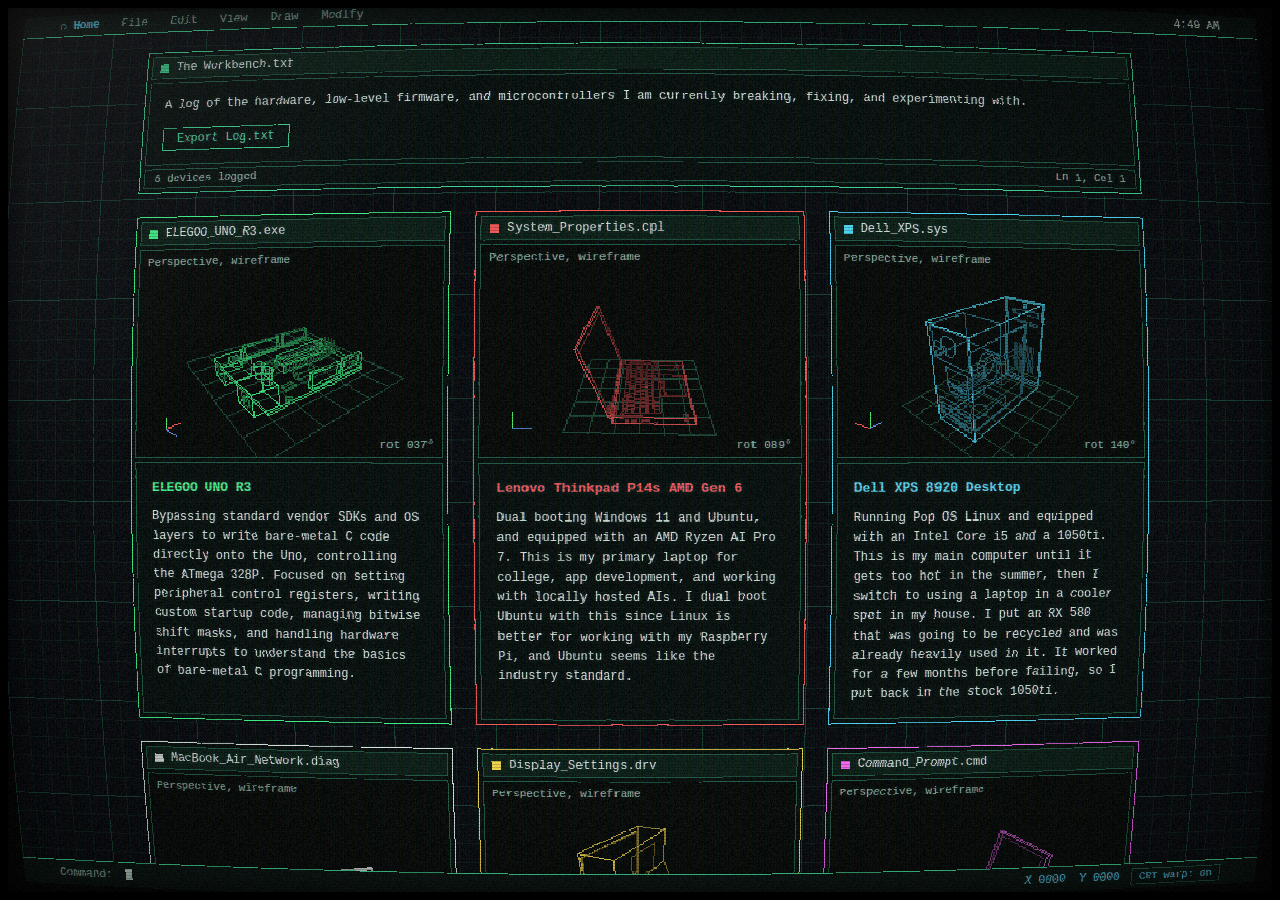
==== workbench.html @ c7fd1a8f "Update print statement from 'Hello' to 'Goodbye'" ====
<!DOCTYPE html>
<html lang="en">
<head>
<meta charset="UTF-8">
<meta name="viewport" content="width=device-width, initial-scale=1">
<title>The Workbench</title>
<style>
    :root {
        --bg: #02060a;
        --panel: rgba(2, 10, 8, 0.9);
        --line: #3ddc97;          /* default layer color */
        --line-dim: #1d5a43;
        --ink: #d4efe0;
        --ink-dim: #7fb89c;
        --accent: #4de1ff;
        --warn: #ffe14d;
        --mono: "Lucida Console", Monaco, "Andale Mono", "Courier New", monospace;
    }

    * { box-sizing: border-box; }

    html, body {
        margin: 0;
        height: 100%;
        overflow: hidden;      /* the page scrolls inside #screen, like content on a monitor */
        background: #000;
    }

    body { font-family: var(--mono); color: var(--ink); }

    /* =========================================================
       The "monitor": #crt is the glass, #screen scrolls inside it
       ========================================================= */
    #crt {
        position: fixed;
        inset: 0;
        overflow: hidden;
        background-color: var(--bg);
        background-image:
            linear-gradient(rgba(61, 220, 151, 0.20) 1px, transparent 1px),
            linear-gradient(90deg, rgba(61, 220, 151, 0.20) 1px, transparent 1px),
            linear-gradient(rgba(61, 220, 151, 0.08) 1px, transparent 1px),
            linear-gradient(90deg, rgba(61, 220, 151, 0.08) 1px, transparent 1px);
        background-size: 100px 100px, 100px 100px, 20px 20px, 20px 20px;
        /* phosphor glow with a faint red/blue fringe on all text */
        text-shadow:
            -0.6px 0 rgba(255, 70, 70, 0.32),
            0.6px 0 rgba(70, 120, 255, 0.32),
            0 0 6px rgba(120, 255, 190, 0.22);
    }

    #crt.warp { filter: url(#crt-warp); }

    #screen {
        position: absolute;
        inset: 0;
        overflow-x: hidden;
        overflow-y: auto;
        padding: 46px 16px 62px; /* room for menu bar and command line */
        cursor: crosshair;
        scrollbar-width: thin;
        scrollbar-color: var(--line-dim) transparent;
        animation: crt-on 0.6s ease-out;
    }

    #screen:focus { outline: none; }
    #screen:focus-visible { outline: 1px dashed var(--accent); outline-offset: -6px; }

    @keyframes crt-on {
        0%   { transform: scale(1, 0.004); opacity: 0; }
        30%  { transform: scale(1, 0.004); opacity: 1; }
        100% { transform: scale(1, 1); opacity: 1; }
    }

    a, button { cursor: pointer; }
    #crt.warp a, #crt.warp button { cursor: crosshair; }

    .desktop-container {
        max-width: 1000px;
        margin: 0 auto;
        display: flex;
        flex-direction: column;
        gap: 24px;
    }

    /* --- Menu bar --- */
    .menubar {
        position: absolute;
        top: 0; left: 0; right: 0;
        height: 24px;
        display: flex;
        align-items: center;
        background: #04100c;
        border-bottom: 1px solid var(--line);
        font-size: 12px;
        z-index: 5;
        user-select: none;
    }

    .menubar a,
    .menubar span {
        display: flex;
        align-items: center;
        height: 100%;
        padding: 0 12px;
        color: var(--ink-dim);
        text-decoration: none;
    }

    .menubar a { color: var(--accent); font-weight: bold; margin-left: 28px; }
    #crt:not(.warp) .menubar a:hover,
    .menubar a.hot { background: var(--accent); color: #000; text-shadow: none; }
    .menubar a:focus-visible { outline: 1px dashed var(--accent); outline-offset: -4px; }
    .menubar .spacer { flex: 1; padding: 0; }
    .menubar .clock { color: var(--ink); font-variant-numeric: tabular-nums; padding-right: 40px; }

    /* --- Command line --- */
    .cmdline {
        position: absolute;
        bottom: 0; left: 0; right: 0;
        height: 28px;
        display: flex;
        align-items: center;
        gap: 12px;
        padding: 0 40px;
        background: #04100c;
        border-top: 1px solid var(--line);
        font-size: 12px;
        z-index: 5;
        user-select: none;
    }

    .cmdline .prompt { color: var(--ink-dim); }
    .cmdline .typed { color: var(--ink); flex: 1; min-width: 0; white-space: nowrap; overflow: hidden; text-overflow: ellipsis; }
    .cmdline .coords { color: var(--accent); font-variant-numeric: tabular-nums; white-space: pre; }

    .cmd-btn {
        height: 18px;
        padding: 0 8px;
        font-family: var(--mono);
        font-size: 11px;
        color: var(--accent);
        background: transparent;
        border: 1px solid var(--line-dim);
        text-shadow: inherit;
    }

    #crt:not(.warp) .cmd-btn:hover,
    .cmd-btn.hot { background: var(--accent); color: #000; border-color: var(--accent); text-shadow: none; }
    .cmd-btn:focus-visible { outline: 1px dashed var(--accent); outline-offset: 2px; }

    .caret {
        display: inline-block;
        width: 7px; height: 12px;
        margin-left: 2px;
        vertical-align: -2px;
        background: var(--ink);
        animation: blink 1.1s steps(1) infinite;
    }

    @keyframes blink { 50% { opacity: 0; } }

    /* --- Panels --- */
    .window {
        background: var(--panel);
        border: 1px solid var(--line);
        padding: 4px;
        display: flex;
        flex-direction: column;
        gap: 4px;
    }

    .titlebar {
        display: flex;
        align-items: center;
        gap: 8px;
        height: 24px;
        padding: 0 8px;
        border: 1px solid var(--line-dim);
        background: rgba(61, 220, 151, 0.08);
        font-size: 12px;
        color: var(--ink);
        user-select: none;
    }

    /* layer color swatch */
    .titlebar::before {
        content: "";
        width: 9px; height: 9px;
        background: var(--line);
        flex-shrink: 0;
    }

    .viewport {
        position: relative;
        border: 1px solid var(--line-dim);
        background: #010503;
    }

    .viewport canvas {
        display: block;
        width: 100%;
        height: auto;
        aspect-ratio: 3 / 2;
        image-rendering: pixelated;
        image-rendering: crisp-edges;
    }

    .vp-label,
    .readout {
        position: absolute;
        font-size: 11px;
        color: var(--ink-dim);
        pointer-events: none;
    }

    .vp-label { top: 6px; left: 8px; }
    .readout { bottom: 6px; right: 8px; font-variant-numeric: tabular-nums; }

    .content {
        flex: 1;
        border: 1px solid var(--line-dim);
        padding: 14px 16px;
        font-size: 12px;
        line-height: 1.6;
        color: var(--ink);
    }

    .content h3 {
        margin: 0 0 8px;
        font-size: 13px;
        color: var(--line);
    }

    .content p { margin: 0; }

    code {
        color: var(--warn);
        border: 1px dotted var(--line-dim);
        padding: 0 4px;
        font-family: inherit;
    }

    /* --- Button --- */
    .button {
        margin-top: 14px;
        padding: 4px 14px;
        font-family: var(--mono);
        font-size: 12px;
        color: var(--line);
        background: transparent;
        border: 1px solid var(--line);
        text-shadow: inherit;
    }

    #crt:not(.warp) .button:hover,
    .button.hot { background: var(--line); color: #02060a; text-shadow: none; }
    .button:active { background: var(--ink); color: #02060a; border-color: var(--ink); }
    .button:focus-visible { outline: 2px dashed var(--accent); outline-offset: 2px; }

    .statusbar {
        display: flex;
        justify-content: space-between;
        gap: 8px;
        padding: 3px 10px;
        border: 1px solid var(--line-dim);
        font-size: 11px;
        color: var(--ink-dim);
    }

    /* --- Grid --- */
    .hardware-grid {
        display: grid;
        grid-template-columns: repeat(auto-fit, minmax(300px, 1fr));
        gap: 24px;
    }

    .hardware-grid .window { height: 100%; }

    /* =========================================================
       Monitor effects (outside the warped layer, so they stay cheap)
       ========================================================= */
    .fx {
        position: fixed;
        inset: 0;
        pointer-events: none;
        z-index: 2000;
    }

    .fx-scan {
        background: repeating-linear-gradient(
            to bottom,
            rgba(0, 0, 0, 0) 0,
            rgba(0, 0, 0, 0) 2px,
            rgba(0, 0, 0, 0.2) 2px,
            rgba(0, 0, 0, 0.2) 3px
        );
    }

    .fx-mask {
        background: repeating-linear-gradient(
            to right,
            rgba(255, 0, 0, 0.035) 0,
            rgba(255, 0, 0, 0.035) 1px,
            rgba(0, 255, 0, 0.03) 1px,
            rgba(0, 255, 0, 0.03) 2px,
            rgba(0, 0, 255, 0.035) 2px,
            rgba(0, 0, 255, 0.035) 3px
        );
    }

    .fx-vignette {
        background: radial-gradient(ellipse at center, rgba(0, 0, 0, 0) 58%, rgba(0, 0, 0, 0.42) 100%);
    }

    .fx-glass {
        background: linear-gradient(135deg, rgba(255, 255, 255, 0.07) 0%, rgba(255, 255, 255, 0) 26%);
    }

    .fx-bezel {
        box-shadow:
            inset 0 0 0 8px #000,
            inset 0 0 30px 10px rgba(0, 0, 0, 0.6);
    }

    .fx-flicker {
        background: #000;
        opacity: 0.02;
        animation: flicker 0.16s steps(1) infinite;
    }

    @keyframes flicker {
        0%   { opacity: 0.02; }
        50%  { opacity: 0.05; }
    }

    .fx-roll {
        bottom: auto;
        height: 20vh;
        top: -22vh;
        background: linear-gradient(to bottom, rgba(150, 255, 200, 0) 0%, rgba(150, 255, 200, 0.05) 50%, rgba(150, 255, 200, 0) 100%);
        animation: roll 8s linear infinite;
    }

    @keyframes roll { to { transform: translateY(150vh); } }

    .fx-noise {
        opacity: 0.06;
        animation: noise 0.5s steps(5) infinite;
    }

    @keyframes noise {
        0%   { background-position: 0 0; }
        20%  { background-position: -37px 21px; }
        40%  { background-position: 19px -43px; }
        60%  { background-position: -52px -9px; }
        80%  { background-position: 28px 36px; }
        100% { background-position: 0 0; }
    }

    @media (max-width: 560px) {
        #screen { padding: 38px 8px 50px; }
        .menubar .menu-static, .cmdline .coords { display: none; }
        .menubar a { margin-left: 14px; }
        .menubar .clock { padding-right: 20px; }
        .cmdline { padding: 0 20px; }
        .hardware-grid { grid-template-columns: 1fr; }
    }

    @media (prefers-reduced-motion: reduce) {
        #screen, .caret, .fx-flicker, .fx-roll, .fx-noise { animation: none; }
        .fx-roll { display: none; }
    }
</style>
</head>
<body>

<!-- Barrel-distortion map for the curved glass (filled in by script) -->
<svg width="0" height="0" style="position:absolute" aria-hidden="true" focusable="false">
    <filter id="crt-warp" filterUnits="userSpaceOnUse" x="0" y="0" width="1280" height="720" color-interpolation-filters="sRGB">
        <feImage id="crt-map" x="0" y="0" width="1280" height="720" preserveAspectRatio="none" result="map"/>
        <feDisplacementMap id="crt-disp" in="SourceGraphic" in2="map" scale="60" xChannelSelector="R" yChannelSelector="G"/>
    </filter>
</svg>

<div id="crt">

    <div id="screen" tabindex="0">
        <div class="desktop-container">

            <!-- Header Window -->
            <div class="window">
                <div class="titlebar">The Workbench.txt</div>
                <div class="content" id="intro">
                    A log of the hardware, low-level firmware, and microcontrollers I am currently breaking, fixing, and experimenting with.
                    <br>
                    <button class="button" onclick="exportWorkbenchLog()">Export Log.txt</button>
                </div>
                <div class="statusbar">
                    <span>6 devices logged</span>
                    <span>Ln 1, Col 1</span>
                </div>
            </div>

            <!-- Hardware Grid -->
            <div class="hardware-grid">

                <article class="window" style="--line:#3dff8a">
                    <div class="titlebar">ELEGOO_UNO_R3.exe</div>
                    <div class="viewport">
                        <canvas width="240" height="160" role="img" aria-label="Rotating wireframe model of a microcontroller board with USB and power jacks, a socketed chip and pin headers" data-model="uno" data-color="#3dff8a"></canvas>
                        <span class="vp-label" aria-hidden="true">Perspective, wireframe</span>
                        <span class="readout" aria-hidden="true">rot 000°</span>
                    </div>
                    <div class="content">
                        <h3>ELEGOO UNO R3</h3>
                        <p>Bypassing standard vendor SDKs and OS layers to write bare-metal C code directly onto the Uno, controlling the ATmega 328P. Focused on setting peripheral control registers, writing custom startup code, managing bitwise shift masks, and handling hardware interrupts to understand the basics of bare-metal C programming.</p>
                    </div>
                </article>

                <article class="window" style="--line:#ff5a5a">
                    <div class="titlebar">System_Properties.cpl</div>
                    <div class="viewport">
                        <canvas width="240" height="160" role="img" aria-label="Rotating wireframe model of an open 14-inch business laptop with a red pointing-stick nub in the keyboard" data-model="thinkpad" data-color="#ff5a5a"></canvas>
                        <span class="vp-label" aria-hidden="true">Perspective, wireframe</span>
                        <span class="readout" aria-hidden="true">rot 000°</span>
                    </div>
                    <div class="content">
                        <h3>Lenovo Thinkpad P14s AMD Gen 6</h3>
                        <p>Dual booting Windows 11 and Ubuntu, and equipped with an AMD Ryzen AI Pro 7. This is my primary laptop for college, app development, and working with locally hosted AIs. I dual boot Ubuntu with this since Linux is better for working with my Raspberry Pi, and Ubuntu seems like the industry standard.</p>
                    </div>
                </article>

                <article class="window" style="--line:#4de1ff">
                    <div class="titlebar">Dell_XPS.sys</div>
                    <div class="viewport">
                        <canvas width="240" height="160" role="img" aria-label="Rotating wireframe model of a desktop tower computer showing its front ports, rear slots and internal parts" data-model="tower" data-color="#4de1ff"></canvas>
                        <span class="vp-label" aria-hidden="true">Perspective, wireframe</span>
                        <span class="readout" aria-hidden="true">rot 000°</span>
                    </div>
                    <div class="content">
                        <h3>Dell XPS 8920 Desktop</h3>
                        <p>Running Pop OS Linux and equipped with an Intel Core i5 and a 1050ti. This is my main computer until it gets too hot in the summer, then I switch to using a laptop in a cooler spot in my house. I put an RX 580 that was going to be recycled and was already heavily used in it. It worked for a few months before failing, so I put back in the stock 1050ti.</p>
                    </div>
                </article>

                <article class="window" style="--line:#e8f0ee">
                    <div class="titlebar">MacBook_Air_Network.diag</div>
                    <div class="viewport">
                        <canvas width="240" height="160" role="img" aria-label="Rotating wireframe model of a thin wedge-shaped aluminum laptop" data-model="air" data-color="#e8f0ee"></canvas>
                        <span class="vp-label" aria-hidden="true">Perspective, wireframe</span>
                        <span class="readout" aria-hidden="true">rot 000°</span>
                    </div>
                    <div class="content">
                        <h3>2013 MacBook Air</h3>
                        <p>Running Pop OS Linux. I used it for app development before I got my current laptop. I accidentally messed up the OS and reinstalled it, and I am currently trying to fix the Wi-Fi connectivity to my router because modern Wi-Fi protocols are too complicated for the old Broadcom chip. I was able to fix this before the OS broke, so I will keep trying to figure out what I did to resolve it.</p>
                    </div>
                </article>

                <article class="window" style="--line:#ffe14d">
                    <div class="titlebar">Display_Settings.drv</div>
                    <div class="viewport">
                        <canvas width="240" height="160" role="img" aria-label="Rotating wireframe model of a large widescreen rear projection television with a sloped rear housing" data-model="tv" data-color="#ffe14d"></canvas>
                        <span class="vp-label" aria-hidden="true">Perspective, wireframe</span>
                        <span class="readout" aria-hidden="true">rot 000°</span>
                    </div>
                    <div class="content">
                        <h3>Toshiba 57H93</h3>
                        <p>This is a 2004 rear projection CRT TV. I have spent countless hours trying to use this as a second monitor so I can output video from my laptop to its DVI port. I found Linux to have more tools than Windows for fixing overscan, so I spent hours using the <code>xrandr</code> command to find the perfect setting. Unfortunately, the TV did not seem to like being used for this purpose and <code>xrandr</code> could not fully fix the overscan. The closest setting that I saved was unfortunately lost when I broke the OS on my MacBook. The best way to deal with the overscan that I have found is to just use the pop out player and size it to the correct dimensions while also hiding the taskbar and making the desktop background black if needed.</p>
                    </div>
                </article>

                <article class="window" style="--line:#ff6bff">
                    <div class="titlebar">Command_Prompt.cmd</div>
                    <div class="viewport">
                        <canvas width="240" height="160" role="img" aria-label="Rotating wireframe model of a thick early-2000s laptop with a drive on its side and ports on the back" data-model="presario" data-color="#ff6bff"></canvas>
                        <span class="vp-label" aria-hidden="true">Perspective, wireframe</span>
                        <span class="readout" aria-hidden="true">rot 000°</span>
                    </div>
                    <div class="content">
                        <h3>2002 Compaq Presario 1700T</h3>
                        <p>Running Windows XP and equipped with an Intel Pentium III. I enjoy using this for seeing what old tech was like and for running games that modern Windows struggles to run in my experience, such as Age of Empires II. I want to try running Puppy Linux on it since that is known as a very small distro. I found out after trying many times that booting through USB did not exist yet at the time, so I will have to burn a CD when I do it.</p>
                    </div>
                </article>

            </div>
        </div>
    </div>

    <!-- Menu bar -->
    <nav class="menubar" aria-label="Site">
        <a href="index.html">⌂ Home</a>
        <span class="menu-static" aria-hidden="true">File</span>
        <span class="menu-static" aria-hidden="true">Edit</span>
        <span class="menu-static" aria-hidden="true">View</span>
        <span class="menu-static" aria-hidden="true">Draw</span>
        <span class="menu-static" aria-hidden="true">Modify</span>
        <span class="spacer"></span>
        <span class="clock" id="clock">12:00 PM</span>
    </nav>

    <!-- Command line -->
    <div class="cmdline">
        <span class="prompt">Command:</span>
        <span class="typed"><span id="cmd"></span><span class="caret"></span></span>
        <span class="coords" id="coords">X 0000  Y 0000</span>
        <button class="cmd-btn" id="crt-toggle" type="button" aria-pressed="true">CRT warp: on</button>
    </div>

</div>

<!-- Monitor effects -->
<div class="fx fx-mask" aria-hidden="true"></div>
<div class="fx fx-scan" aria-hidden="true"></div>
<div class="fx fx-roll" aria-hidden="true"></div>
<div class="fx fx-noise" id="noise" aria-hidden="true"></div>
<div class="fx fx-vignette" aria-hidden="true"></div>
<div class="fx fx-glass" aria-hidden="true"></div>
<div class="fx fx-flicker" aria-hidden="true"></div>
<div class="fx fx-bezel" aria-hidden="true"></div>

<!-- Wireframe models -->
<script>
(function () {
    var W = 240, H = 160, TILT = 0.5, SPEED = 0.5, FRAME_MS = 66; // low frame rate on purpose

    /* ---------- geometry helpers (units are millimetres) ----------
       A segment is [x1,y1,z1,x2,y2,z2,layer]. Layer 0 = main lines, 1 = detail lines. */
    function seg(a, b, L) { return [a[0], a[1], a[2], b[0], b[1], b[2], L || 0]; }
    function loop(p, L) {
        var o = [], i;
        for (i = 0; i < p.length; i++) o.push(seg(p[i], p[(i + 1) % p.length], L));
        return o;
    }
    function cat() { return Array.prototype.concat.apply([], arguments); }

    // vertices 0-3 are one face, 4-7 the opposite face, in the same order
    function boxV(v, L) {
        var pr = [[0,1],[1,2],[2,3],[3,0],[4,5],[5,6],[6,7],[7,4],[0,4],[1,5],[2,6],[3,7]];
        return pr.map(function (q) { return seg(v[q[0]], v[q[1]], L); });
    }
    function boxMM(x0, y0, z0, x1, y1, z1, L) {
        return boxV([[x0,y0,z0],[x1,y0,z0],[x1,y1,z0],[x0,y1,z0],[x0,y0,z1],[x1,y0,z1],[x1,y1,z1],[x0,y1,z1]], L);
    }
    function box(cx, cy, cz, w, h, d, L) {
        return boxMM(cx - w / 2, cy - h / 2, cz - d / 2, cx + w / 2, cy + h / 2, cz + d / 2, L);
    }
    function rectZ(xa, xb, ya, yb, z, L) { return loop([[xa,ya,z],[xb,ya,z],[xb,yb,z],[xa,yb,z]], L); }
    function rectY(xa, xb, za, zb, y, L) { return loop([[xa,y,za],[xb,y,za],[xb,y,zb],[xa,y,zb]], L); }
    function rectX(ya, yb, za, zb, x, L) { return loop([[x,ya,za],[x,yb,za],[x,yb,zb],[x,ya,zb]], L); }
    function circ(cx, cy, cz, r, n, axis) {
        var p = [], i, a, c, s;
        for (i = 0; i < n; i++) {
            a = (i / n) * Math.PI * 2; c = r * Math.cos(a); s = r * Math.sin(a);
            if (axis === 'y') p.push([cx + c, cy, cz + s]);
            else if (axis === 'z') p.push([cx + c, cy + s, cz]);
            else p.push([cx, cy + c, cz + s]);
        }
        return p;
    }
    function ring(cx, cy, cz, r, n, axis, L) { return loop(circ(cx, cy, cz, r, n, axis), L); }
    function cyl(cx, cy, cz, r, h, n, axis, L) {
        var d = axis === 'y' ? [0, h / 2, 0] : axis === 'z' ? [0, 0, h / 2] : [h / 2, 0, 0];
        var a = circ(cx - d[0], cy - d[1], cz - d[2], r, n, axis);
        var b = circ(cx + d[0], cy + d[1], cz + d[2], r, n, axis);
        var o = loop(a, L).concat(loop(b, L)), i, step = Math.max(1, Math.round(n / 4));
        for (i = 0; i < n; i += step) o.push(seg(a[i], b[i], L));
        return o;
    }
    function extrudeY(poly, y0, y1, L) { // poly of [x,z]
        var a = poly.map(function (q) { return [q[0], y0, q[1]]; });
        var b = poly.map(function (q) { return [q[0], y1, q[1]]; });
        var o = loop(a, L).concat(loop(b, L)), i;
        for (i = 0; i < a.length; i++) o.push(seg(a[i], b[i], L));
        return o;
    }
    function extrudeX(prof, x0, x1, L) { // prof of [z,y]
        var a = prof.map(function (q) { return [x0, q[1], q[0]]; });
        var b = prof.map(function (q) { return [x1, q[1], q[0]]; });
        var o = loop(a, L).concat(loop(b, L)), i;
        for (i = 0; i < a.length; i++) o.push(seg(a[i], b[i], L));
        return o;
    }

    /* ---------- laptop keyboard ---------- */
    function deckRect(xa, xb, za, zb, topY, L) {
        return loop([[xa, topY(za), za], [xb, topY(za), za], [xb, topY(zb), zb], [xa, topY(zb), zb]], L);
    }
    function ones(n) { var a = [], i; for (i = 0; i < n; i++) a.push(1); return a; }
    function pcRows(dF, d) {
        return [
            { d: dF, keys: ones(14) },
            { d: d, keys: ones(13).concat([2]) },
            { d: d, keys: [1.5].concat(ones(12), [1.5]) },
            { d: d, keys: [1.75].concat(ones(11), [2.25]) },
            { d: d, keys: [2.25].concat(ones(10), [2.75]) },
            { d: d, keys: [1, 1, 1, 1, 5, 1, 1, 1], arrows: true }
        ];
    }
    function macRows(dF, d) {
        return [
            { d: dF, keys: [1.5].concat(ones(12), [1.5]) },
            { d: d, keys: ones(13).concat([2]) },
            { d: d, keys: [1.5].concat(ones(12), [1.5]) },
            { d: d, keys: [1.75].concat(ones(11), [2.25]) },
            { d: d, keys: [2.25].concat(ones(10), [2.75]) },
            { d: d, keys: [1, 1, 1, 1.25, 5.5, 1.25, 1], arrows: true }
        ];
    }
    function keyboard(rows, cx, zStart, p, topY, gap, L) {
        var kw = 15 * p, x0 = cx - kw / 2, z = zStart, e = [];
        rows.forEach(function (r) {
            var sum = r.keys.reduce(function (a, b) { return a + b; }, 0) + (r.arrows ? 3 : 0);
            var unit = kw / sum, x = x0, z0 = z + gap / 2, z1 = z + r.d - gap / 2, mid = (z0 + z1) / 2;
            r.keys.forEach(function (w) {
                e = e.concat(deckRect(x + gap / 2, x + w * unit - gap / 2, z0, z1, topY, L));
                x += w * unit;
            });
            if (r.arrows) { // left / stacked up-down / right, all half height
                e = e.concat(deckRect(x + gap / 2, x + unit - gap / 2, mid, z1, topY, L));
                e = e.concat(deckRect(x + unit + gap / 2, x + 2 * unit - gap / 2, z0, mid - gap / 4, topY, L));
                e = e.concat(deckRect(x + unit + gap / 2, x + 2 * unit - gap / 2, mid + gap / 4, z1, topY, L));
                e = e.concat(deckRect(x + 2 * unit + gap / 2, x + 3 * unit - gap / 2, mid, z1, topY, L));
            }
            z += r.d;
        });
        return e;
    }

    /* ---------- generic laptop ---------- */
    function laptop(s) {
        var W = s.W, D = s.D, hb = s.hb, hf = s.hf, x0 = -W / 2, x1 = W / 2, zb = -D / 2, zf = D / 2, i, e;
        function topY(z) { return hb + (hf - hb) * (z - zb) / D; }

        // base (a wedge when the front is thinner than the back)
        e = boxV([[x0,0,zb],[x1,0,zb],[x1,hb,zb],[x0,hb,zb],[x0,0,zf],[x1,0,zf],[x1,hf,zf],[x0,hf,zf]], 0);

        // keyboard
        var k = s.kb, rows = (k.layout === 'mac' ? macRows : pcRows)(k.dF, k.p);
        e = e.concat(keyboard(rows, 0, k.zStart, k.p, topY, 1.4, 1));
        if (s.trackpoint) {
            var tz = k.zStart + rows[0].d + rows[1].d + rows[2].d + rows[3].d, tx = -0.05 * 15 * k.p;
            e = e.concat(ring(tx, topY(tz) + 0.6, tz, 1.8, 8, 'y', 0));
            e.push(seg([tx, topY(tz), tz], [tx, topY(tz) + 3, tz], 0));
        }
        if (s.tpad) e = e.concat(deckRect(-s.tpad.w / 2, s.tpad.w / 2, s.tpad.z0, s.tpad.z1, topY, 1));
        if (s.buttons) s.buttons.rects.forEach(function (r) { e = e.concat(deckRect(r[0], r[1], s.buttons.z0, s.buttons.z1, topY, 1)); });
        (s.speakers || []).forEach(function (sp) {
            for (i = 0; i < 3; i++) {
                var x = sp[0] + (sp[1] - sp[0]) * i / 2;
                e.push(seg([x, topY(sp[2]), sp[2]], [x, topY(sp[3]), sp[3]], 1));
            }
        });
        (s.deckRings || []).forEach(function (r) { e = e.concat(ring(r[0], topY(r[1]), r[1], r[2], 10, 'y', 0)); });
        (s.deckRects || []).forEach(function (r) { e = e.concat(deckRect(r[0], r[1], r[2], r[3], topY, 1)); });
        (s.feet || []).forEach(function (f) {
            e = e.concat(f.length === 3 ? ring(f[0], 0, f[1], f[2], 8, 'y', 1)
                                        : rectY(f[0] - f[2] / 2, f[0] + f[2] / 2, f[1] - f[3] / 2, f[1] + f[3] / 2, 0, 1));
        });

        // ports on the sides and back
        (s.portsL || []).forEach(function (q) { e = e.concat(rectX(q[0], q[1], q[2], q[3], x0, 1)); });
        (s.portsR || []).forEach(function (q) { e = e.concat(rectX(q[0], q[1], q[2], q[3], x1, 1)); });
        (s.portsB || []).forEach(function (q) { e = e.concat(rectZ(q[0], q[1], q[2], q[3], zb, 1)); });
        (s.hinges || []).forEach(function (h) { e = e.concat(box(h[0], h[1], h[2], h[3], h[4], h[5], 1)); });

        // lid, hinged at the top back edge and leaning back by s.tilt
        var tl = s.tilt, L = s.lidL, t = s.lidT, b = s.bezel, ct = Math.cos(tl), st = Math.sin(tl);
        function P(x, sv, tt) { return [x, hb + ct * sv + st * tt, zb - st * sv + ct * tt]; }
        e = e.concat(boxV([
            P(x0, 0, 0), P(x1, 0, 0), P(x1, L, 0), P(x0, L, 0),
            P(x0, 0, -t), P(x1, 0, -t), P(x1, L, -t), P(x0, L, -t)
        ], 0));
        e = e.concat(loop([P(x0 + b.side, b.bot, 0), P(x1 - b.side, b.bot, 0), P(x1 - b.side, L - b.top, 0), P(x0 + b.side, L - b.top, 0)], 1));
        function lring(cx, sv, r, tt, n) {
            var p = [], a, j;
            for (j = 0; j < n; j++) { a = (j / n) * Math.PI * 2; p.push(P(cx + r * Math.cos(a), sv + r * Math.sin(a), tt)); }
            return loop(p, 1);
        }
        if (s.webcam) e = e.concat(lring(0, L - b.top / 2, 1.8, 0, 8));
        (s.lidBack || []).forEach(function (f) {
            if (f.r) e = e.concat(lring(f.x, f.s, f.r, -t, 12));
            else e = e.concat(loop([P(f.x0, f.s0, -t), P(f.x1, f.s0, -t), P(f.x1, f.s1, -t), P(f.x0, f.s1, -t)], 1));
        });
        return e;
    }

    /* ---------- individual models ---------- */

    // Elegoo UNO R3: 68.6 x 53.3 mm board, built in board coordinates (bx right, by up)
    function uno() {
        var BW = 68.6, BH = 53.3, T = 1.6, e;
        function X(b) { return b - BW / 2; }
        function Z(b) { return BH / 2 - b; }
        function bb(x0, y0, x1, y1, h0, h1, L) { return boxMM(X(x0), h0, Z(y1), X(x1), h1, Z(y0), L); }
        function hdr(x0, yc, n) {
            var o = bb(x0, yc - 1.27, x0 + n * 2.54, yc + 1.27, T, T + 8.5, 0), i;
            for (i = 1; i < n; i++) o.push(seg([X(x0 + i * 2.54), T + 8.5, Z(yc - 1.27)], [X(x0 + i * 2.54), T + 8.5, Z(yc + 1.27)], 1));
            return o;
        }

        // PCB with chamfered right corners, plus mounting holes
        var outline = [[0,0],[66.04,0],[68.58,2.54],[68.58,50.8],[66.04,53.34],[0,53.34]];
        e = extrudeY(outline.map(function (q) { return [X(q[0]), Z(q[1])]; }), 0, T, 0);
        [[13.97, 2.54], [15.24, 50.8], [66.04, 7.62], [66.04, 35.56]].forEach(function (h) {
            e = e.concat(ring(X(h[0]), T, Z(h[1]), 1.6, 10, 'y', 1), ring(X(h[0]), 0, Z(h[1]), 1.6, 10, 'y', 1));
        });

        // headers: digital (10 + 8 pins), power (8 pins), analog (6 pins)
        e = e.concat(hdr(14.99, 50.8, 10), hdr(44.45, 50.8, 8), hdr(27.94, 2.54, 8), hdr(50.8, 2.54, 6));

        // USB-B and DC jack hang off the left edge
        e = e.concat(bb(-6.2, 32.1, 9.8, 44.1, T, T + 10.9, 0));
        e = e.concat(rectX(T + 2.8, T + 8.3, Z(42.2), Z(34.0), X(-6.2), 1));
        e = e.concat(bb(-6.5, 1.9, 7.5, 15.9, T, T + 10.9, 0));
        e = e.concat(ring(X(-6.5), T + 5.5, Z(8.9), 3.4, 12, 'x', 1), ring(X(-6.5), T + 5.5, Z(8.9), 1.1, 8, 'x', 1));

        // main chip in its socket, with pin ticks along both sides
        e = e.concat(bb(25.2, 22.1, 62, 31.3, T, T + 4.5, 0));
        e = e.concat(bb(25.9, 22.9, 61.3, 30.5, T + 4.5, T + 8, 0));
        var i;
        for (i = 0; i < 14; i++) {
            var px = 26.8 + i * 2.54;
            e.push(seg([X(px), T, Z(22.1)], [X(px), T + 4.5, Z(22.1)], 1));
            e.push(seg([X(px), T, Z(31.3)], [X(px), T + 4.5, Z(31.3)], 1));
        }
        e = e.concat(ring(X(27.5), T + 8, Z(26.7), 0.9, 6, 'y', 1));

        // ICSP header, USB controller, crystal, regulator, two electrolytic capacitors, reset button
        e = e.concat(bb(62.6, 22.8, 67.7, 30.6, T, T + 2.5, 1));
        [24.1, 26.7, 29.3].forEach(function (py) {
            [63.87, 66.41].forEach(function (pxx) { e.push(seg([X(pxx), T + 2.5, Z(py)], [X(pxx), T + 8.5, Z(py)], 1)); });
        });
        e = e.concat(bb(18.5, 29.5, 25.5, 36.5, T, T + 1.4, 1));
        e = e.concat(bb(28, 12, 39, 16.5, T, T + 3.6, 1));
        e = e.concat(bb(16, 8, 22.5, 11.5, T, T + 1.8, 1));
        e = e.concat(cyl(X(13.5), T + 3.5, Z(21), 3.15, 7, 10, 'y', 0), cyl(X(13.5), T + 3.5, Z(28.5), 3.15, 7, 10, 'y', 0));
        e = e.concat(bb(5, 46.5, 11, 52.5, T, T + 3.5, 0), ring(X(8), T + 3.5, Z(49.5), 1.7, 8, 'y', 1));
        return e;
    }

    // Lenovo ThinkPad P14s: 314 x 220 x 17.7 mm, 14" 16:10, pointing stick and three buttons
    function thinkpad() {
        return laptop({
            W: 314, D: 220, hb: 17.7, hf: 17.7, lidL: 216, lidT: 7.5, tilt: 0.33,
            bezel: { side: 5.5, bot: 14, top: 12 }, webcam: true,
            lidBack: [{ x0: -148, x1: -112, s0: 10, s1: 17 }, { x: -104, s: 13.5, r: 1.6 }],
            kb: { layout: 'pc', p: 18.5, dF: 11.5, zStart: -86 }, trackpoint: true,
            buttons: { z0: 24, z1: 34, rects: [[-56, -19], [-14, 14], [19, 56]] },
            tpad: { w: 112, z0: 37, z1: 99 },
            speakers: [[-153, -147, -80, -30], [147, 153, -80, -30]],
            deckRings: [[143, -98, 4], [143, -98, 1.8]],
            deckRects: [[84, 96, 55, 68]],
            feet: [[-130, -88, 24, 10], [130, -88, 24, 10], [-130, 88, 24, 10], [130, 88, 24, 10]],
            portsL: [[5.5, 9.5, -75, -66], [5.5, 9.5, -55, -46], [4, 11, -30, -15], [5.5, 9.5, 0, 9]],
            portsR: [[4, 11, -70, -56], [4, 11, -45, -31], [6, 9, -15, -9]],
            hinges: [[-129, 21, -108, 22, 12, 14], [129, 21, -108, 22, 12, 14]]
        });
    }

    // MacBook Air (2013, 13"): 325 x 227 mm wedge, 17 mm at the hinge tapering to 3 mm
    function air() {
        return laptop({
            W: 325, D: 227, hb: 17, hf: 3, lidL: 222, lidT: 4.5, tilt: 0.38,
            bezel: { side: 11, bot: 13, top: 11 }, webcam: true,
            lidBack: [{ x: 0, s: 111, r: 11 }],
            kb: { layout: 'mac', p: 17.9, dF: 10.5, zStart: -91 },
            tpad: { w: 105, z0: 22, z1: 98 },
            speakers: [[-157, -147, -85, -15], [147, 157, -85, -15]],
            feet: [[-135, -85, 7], [135, -85, 7], [-135, 85, 7], [135, 85, 7]],
            portsL: [[4.8, 8.8, -88, -72], [4.5, 9.5, -58, -44], [4.5, 7.5, -28, -20]],
            portsR: [[4.5, 7.5, -80, -56], [4.5, 9.5, -40, -26]],
            hinges: [[0, 13, -114, 245, 9, 9]]
        });
    }

    // Compaq Presario 1700T: thick 14.1" XGA laptop with a side drive and a full back panel of ports
    function presario() {
        return laptop({
            W: 322, D: 272, hb: 36, hf: 29, lidL: 240, lidT: 20, tilt: 0.3,
            bezel: { side: 16, bot: 26, top: 16 },
            lidBack: [{ x0: -40, x1: 40, s0: 100, s1: 112 }],
            kb: { layout: 'pc', p: 18, dF: 10.5, zStart: -102 },
            tpad: { w: 72, z0: 10, z1: 62 },
            buttons: { z0: 67, z1: 80, rects: [[-36, -2], [2, 36]] },
            speakers: [[-130, -110, -128, -118], [110, 130, -128, -118]],
            deckRects: [[-70, -50, -128, -121], [-44, -34, -128, -121]],
            deckRings: [[118, -122, 3]],
            feet: [[-135, -105, 28, 10], [135, -105, 28, 10], [-135, 105, 28, 10], [135, 105, 28, 10]],
            portsL: [[8, 14, -30, 25], [16, 22, -30, 25], [10, 14, 50, 58]],
            portsR: [[8, 22, -70, 70], [11, 16, 74, 82]],
            portsB: [[-110, -72, 6, 14], [-66, -38, 6, 14], [-32, -8, 6, 14], [0, 12, 6, 12], [18, 30, 6, 12], [40, 50, 6, 12], [56, 70, 6, 16]],
            hinges: [[-126, 40, -142, 36, 22, 24], [126, 40, -142, 36, 22, 24]]
        });
    }

    // Dell XPS 8920 mini tower, with dim internals (board, GPU, cooler, PSU, drive)
    function tower() {
        var W = 178, H = 363, D = 400, zf = D / 2, fz = zf + 12, rz = -D / 2, e, i;
        e = box(0, H / 2, 0, W, H, D, 0);
        e = e.concat(boxMM(-W / 2 + 3, 6, zf, W / 2 - 3, H - 8, fz, 0));            // front panel

        e = e.concat(rectZ(-62, 62, H - 62, H - 46, fz, 1), rectZ(48, 58, H - 58, H - 50, fz, 1)); // drive tray + eject
        e = e.concat(rectZ(-58, -44, H - 98, H - 91, fz, 1), rectZ(-40, -26, H - 98, H - 91, fz, 1)); // USB
        e = e.concat(ring(-10, H - 94.5, fz, 3.3, 6, 'z', 1), ring(4, H - 94.5, fz, 3.3, 6, 'z', 1));  // audio
        e = e.concat(rectZ(16, 52, H - 97, H - 92, fz, 1));                                           // card slot
        e = e.concat(ring(0, H - 28, fz, 8, 12, 'z', 0), ring(0, H - 28, fz, 3, 8, 'z', 1));         // power button
        e = e.concat(ring(0, H - 170, fz, 11, 12, 'z', 0));                                           // badge
        for (i = 0; i < 11; i++) e.push(seg([-50 + i * 10, 50, fz], [-50 + i * 10, 170, fz], 1));     // lower vents
        for (i = 0; i < 6; i++) e.push(seg([W / 2, 40 + i * 10, rz + 80], [W / 2, 40 + i * 10, rz + 260], 1)); // side vents
        e = e.concat(rectX(H - 120, H - 100, rz + 20, rz + 60, W / 2, 1));                           // side panel latch

        // rear panel: PSU fan, AC inlet, board I/O, expansion slots
        e = e.concat(ring(0, H - 52, rz, 32, 14, 'z', 1), rectZ(34, 64, H - 72, H - 52, rz, 1));
        e = e.concat(rectZ(-70, 20, H - 210, H - 125, rz, 1));
        for (i = 0; i < 4; i++) e = e.concat(rectZ(-60 + i * 20, -46 + i * 20, H - 190, H - 176, rz, 1));
        for (i = 0; i < 4; i++) e = e.concat(rectZ(-W / 2 + 16, W / 2 - 18, 26 + i * 20.3, 26 + i * 20.3 + 18, rz, 1));
        e = e.concat(rectZ(-60, -44, 30, 44, rz, 1), rectZ(-38, -22, 30, 44, rz, 1), rectZ(-16, 0, 30, 44, rz, 1)); // card outputs

        // internals
        e = e.concat(boxMM(-W / 2 + 10, 24, rz + 14, -W / 2 + 14, H - 50, zf - 110, 1));              // motherboard
        e = e.concat(boxMM(-W / 2 + 14, 28, rz + 16, -W / 2 + 126, 68, rz + 186, 1));                  // graphics card
        e = e.concat(ring(-W / 2 + 70, 28, rz + 100, 32, 12, 'y', 1));                                 // card fan
        e = e.concat(cyl(-W / 2 + 28, 225, rz + 110, 42, 26, 14, 'x', 1));                             // CPU cooler
        e = e.concat(boxMM(-W / 2 + 10, H - 110, rz + 4, W / 2 - 10, H - 6, rz + 150, 1));             // power supply
        e = e.concat(boxMM(-10, 60, zf - 160, 16, 161.6, zf - 13, 1));                                 // hard drive
        return e;
    }

    // Toshiba 57H93: 57" widescreen rear projection set, with a sloped rear housing
    function tv() {
        var xw = 665, fz = 360, e, i, s;
        var profile = [[360, 0], [360, 1290], [-60, 1290], [-60, 800], [-390, 90], [-390, 0]]; // [z, y]
        e = extrudeX(profile, -xw, xw, 0);
        e = e.concat(rectZ(-631, 631, 520, 1230, fz, 0), rectZ(-613, 613, 538, 1212, fz, 1));        // 16:9 screen
        for (s = -1; s <= 1; s += 2) {
            for (i = 0; i < 12; i++) e.push(seg([s * 140, 80 + i * 26, fz], [s * 600, 80 + i * 26, fz], 1)); // speaker grilles
        }
        e = e.concat(rectZ(-100, 100, 440, 478, fz, 1));                                              // name plate
        for (i = 0; i < 6; i++) e = e.concat(rectZ(-105 + i * 38, -105 + i * 38 + 30, 350, 376, fz, 1)); // buttons
        e = e.concat(rectZ(-110, 110, 60, 300, fz, 1));                                               // input panel door
        e = e.concat(rectZ(-300, 300, 830, 1200, -60, 1));                                            // rear vent panel
        return e;
    }

    var builders = { uno: uno, thinkpad: thinkpad, air: air, presario: presario, tower: tower, tv: tv };

    /* ---------- low-res software renderer ---------- */
    function pack(r, g, b) { return ((255 << 24) | (b << 16) | (g << 8) | r) >>> 0; }
    function hexRGB(h) { return [parseInt(h.slice(1, 3), 16), parseInt(h.slice(3, 5), 16), parseInt(h.slice(5, 7), 16)]; }

    function prepare(edges) {
        var mn = [1e9, 1e9, 1e9], mx = [-1e9, -1e9, -1e9];
        edges.forEach(function (s) {
            for (var i = 0; i < 6; i++) { var a = i % 3; mn[a] = Math.min(mn[a], s[i]); mx[a] = Math.max(mx[a], s[i]); }
        });
        var c = [(mn[0] + mx[0]) / 2, (mn[1] + mx[1]) / 2, (mn[2] + mx[2]) / 2], r = 0;
        var out = edges.map(function (s) {
            var t = [s[0] - c[0], s[1] - c[1], s[2] - c[2], s[3] - c[0], s[4] - c[1], s[5] - c[2], s[6] || 0];
            r = Math.max(r, Math.hypot(t[0], t[1], t[2]), Math.hypot(t[3], t[4], t[5]));
            return t;
        });
        return { edges: out, r: r, floor: mn[1] - c[1], span: Math.max(mx[0] - mn[0], mx[2] - mn[2]) };
    }

    function Scene(canvas, phase) {
        var model = prepare(builders[canvas.dataset.model]());
        var base = hexRGB(canvas.dataset.color);
        var layers = [base, [base[0] * 0.55, base[1] * 0.55, base[2] * 0.55]];
        var readout = canvas.parentNode.querySelector('.readout');
        var ctx = canvas.getContext('2d');
        var img = ctx.createImageData(W, H);
        var buf = new Uint32Array(img.data.buffer);
        var D = model.r * 3.2, K = H * 0.38 / model.r;
        var BG = pack(1, 5, 3), GRID = pack(24, 70, 52);
        var AX = [[1, 0, 0, pack(255, 80, 80)], [0, 1, 0, pack(80, 255, 110)], [0, 0, 1, pack(100, 150, 255)]];
        this.visible = true;
        this.phase = phase;

        function plot(x, y, c) { if (x >= 0 && y >= 0 && x < W && y < H) buf[y * W + x] = c; }
        function line(x0, y0, x1, y1, c) {
            var dx = Math.abs(x1 - x0), dy = -Math.abs(y1 - y0);
            var sx = x0 < x1 ? 1 : -1, sy = y0 < y1 ? 1 : -1, err = dx + dy;
            for (;;) {
                plot(x0, y0, c);
                if (x0 === x1 && y0 === y1) break;
                var e2 = 2 * err;
                if (e2 >= dy) { err += dy; x0 += sx; }
                if (e2 <= dx) { err += dx; y0 += sy; }
            }
        }

        this.render = function (angle) {
            var ca = Math.cos(angle), sa = Math.sin(angle), ct = Math.cos(TILT), st = Math.sin(TILT);
            function P(x, y, z) {
                var x1 = x * ca + z * sa, z1 = -x * sa + z * ca;
                var y2 = y * ct - z1 * st, z2 = y * st + z1 * ct;
                var s = D / (D - z2);
                return [Math.round(W / 2 + x1 * s * K), Math.round(H / 2 + 6 - y2 * s * K), z2];
            }
            buf.fill(BG);

            // ground grid
            var g = model.span * 0.62, fy = model.floor;
            for (var i = 0; i <= 6; i++) {
                var v = -g + i * (2 * g / 6);
                var a1 = P(v, fy, -g), a2 = P(v, fy, g), b1 = P(-g, fy, v), b2 = P(g, fy, v);
                line(a1[0], a1[1], a2[0], a2[1], GRID);
                line(b1[0], b1[1], b2[0], b2[1], GRID);
            }

            // model edges, dimmer when farther away and for detail layers
            model.edges.forEach(function (s) {
                var a = P(s[0], s[1], s[2]), b = P(s[3], s[4], s[5]);
                var t = Math.max(0, Math.min(1, ((a[2] + b[2]) / 2 + model.r) / (2 * model.r)));
                var f = 0.4 + 0.6 * t, c = layers[s[6] ? 1 : 0];
                line(a[0], a[1], b[0], b[1], pack((c[0] * f) | 0, (c[1] * f) | 0, (c[2] * f) | 0));
            });

            // axis triad
            AX.forEach(function (ax) {
                var x1 = ax[0] * ca + ax[2] * sa, z1 = -ax[0] * sa + ax[2] * ca;
                var y2 = ax[1] * ct - z1 * st;
                line(24, H - 22, Math.round(24 + x1 * 14), Math.round(H - 22 - y2 * 14), ax[3]);
            });

            ctx.putImageData(img, 0, 0);
            var deg = Math.round((((angle % (Math.PI * 2)) + Math.PI * 2) % (Math.PI * 2)) * 180 / Math.PI) % 360;
            if (readout) readout.textContent = 'rot ' + String(deg).padStart(3, '0') + '\u00B0';
        };
    }

    var canvases = Array.prototype.slice.call(document.querySelectorAll('canvas[data-model]'));
    var scenes = canvases.map(function (c, i) {
        var s = new Scene(c, i * 0.9);
        c._scene = s;
        return s;
    });

    var reduce = window.matchMedia && window.matchMedia('(prefers-reduced-motion: reduce)').matches;
    if (reduce) {
        scenes.forEach(function (s) { s.render(0.7); });
    } else {
        if ('IntersectionObserver' in window) {
            var io = new IntersectionObserver(function (entries) {
                entries.forEach(function (en) { en.target._scene.visible = en.isIntersecting; });
            });
            canvases.forEach(function (c) { io.observe(c); });
        }
        var last = 0;
        var tick = function (t) {
            if (t - last >= FRAME_MS) {
                last = t;
                scenes.forEach(function (s) { if (s.visible) s.render(t / 1000 * SPEED + s.phase); });
            }
            requestAnimationFrame(tick);
        };
        scenes.forEach(function (s) { s.render(s.phase); });
        requestAnimationFrame(tick);
    }
})();
</script>

<!-- Curved glass, clock, cursor coordinates -->
<script>
(function () {
    var K = 0.05, A = 1 - K;   // barrel distortion strength (edge midpoints stay put, corners pull in)
    var XLINK = 'http://www.w3.org/1999/xlink';
    var crt = document.getElementById('crt');
    var screen = document.getElementById('screen');
    var filt = document.getElementById('crt-warp');
    var feImg = document.getElementById('crt-map');
    var disp = document.getElementById('crt-disp');
    var btn = document.getElementById('crt-toggle');
    var params = window.location.search;
    var forced = params.indexOf('crt=on') !== -1;
    var warpOn = false, mapKey = '';

    /* Where the glass shows content from: visual point -> page point */
    function warpPoint(x, y) {
        var w = window.innerWidth, h = window.innerHeight;
        var u = (x - w / 2) / (w / 2), v = (y - h / 2) / (h / 2), f = A + K * (u * u + v * v);
        return [w / 2 + u * f * w / 2, h / 2 + v * f * h / 2];
    }

    /* Displacement map: red = horizontal shift, green = vertical shift */
    function buildMap() {
        var vw = window.innerWidth, vh = window.innerHeight, key = vw + 'x' + vh;
        if (key === mapKey) return;
        mapKey = key;
        var mw = Math.max(48, Math.round(vw / 4)), mh = Math.max(36, Math.round(vh / 4));
        var c = document.createElement('canvas');
        c.width = mw; c.height = mh;
        var ctx = c.getContext('2d'), img = ctx.createImageData(mw, mh), d = img.data;
        var dx = new Float32Array(mw * mh), dy = new Float32Array(mw * mh), maxd = 1, i, j, n, p, x, y;
        for (j = 0; j < mh; j++) {
            for (i = 0; i < mw; i++) {
                x = (i + 0.5) / mw * vw; y = (j + 0.5) / mh * vh;
                p = warpPoint(x, y);
                n = j * mw + i;
                dx[n] = p[0] - x; dy[n] = p[1] - y;
                maxd = Math.max(maxd, Math.abs(dx[n]), Math.abs(dy[n]));
            }
        }
        for (n = 0; n < mw * mh; n++) {
            d[n * 4]     = Math.round(127.5 + 127.5 * dx[n] / maxd);
            d[n * 4 + 1] = Math.round(127.5 + 127.5 * dy[n] / maxd);
            d[n * 4 + 2] = 128;
            d[n * 4 + 3] = 255;
        }
        ctx.putImageData(img, 0, 0);
        var url = c.toDataURL('image/png');
        filt.setAttribute('width', vw); filt.setAttribute('height', vh);
        feImg.setAttribute('width', vw); feImg.setAttribute('height', vh);
        feImg.setAttribute('href', url);
        feImg.setAttributeNS(XLINK, 'xlink:href', url);
        disp.setAttribute('scale', 2 * maxd);
    }

    function setWarp(on, remember, note) {
        warpOn = on;
        if (on) buildMap();
        crt.classList.toggle('warp', on);
        btn.textContent = 'CRT warp: ' + (on ? 'on' : 'off') + (note || '');
        btn.setAttribute('aria-pressed', on ? 'true' : 'false');
        if (remember) { try { localStorage.setItem('crt-warp', on ? '1' : '0'); } catch (e) {} }
    }

    // Default: on for desktop-sized screens, off for touch devices and Safari (patchy support for this filter)
    var stored = null;
    try { stored = localStorage.getItem('crt-warp'); } catch (e) {}
    var isSafari = /^((?!chrome|android).)*safari/i.test(navigator.userAgent);
    var coarse = window.matchMedia && window.matchMedia('(pointer: coarse)').matches;
    var wantOn = forced ? true : stored !== null ? stored === '1' : (window.innerWidth >= 700 && !coarse && !isSafari);
    setWarp(wantOn, false);

    btn.addEventListener('click', function (e) {
        setWarp(!warpOn, true);
    });

    var rz;
    window.addEventListener('resize', function () {
        clearTimeout(rz);
        rz = setTimeout(function () { if (warpOn) buildMap(); }, 150);
    });

    /* Safety net: if the warp makes the page choppy, switch it off automatically */
    if (wantOn && !forced) {
        var t0 = performance.now(), prev = 0, sum = 0, cnt = 0;
        (function sample(t) {
            if (!warpOn) return;
            var el = t - t0;
            if (el > 1000 && el < 4500) {
                if (prev && t - prev < 500) { sum += t - prev; cnt++; }
                prev = t;
            } else if (el >= 4500) {
                if (cnt > 20 && sum / cnt > 45) setWarp(false, false, ' (auto)');
                return;
            }
            requestAnimationFrame(sample);
        })(t0);
    }

    /* While the glass is curved, what you see is not where the page element sits.
       Point at what you see: remap mouse clicks and hover to the visible element. */
    function targetAt(x, y) {
        var p = warpPoint(x, y), el = document.elementFromPoint(p[0], p[1]);
        return el && el.closest ? el.closest('a, button') : null;
    }

    document.addEventListener('click', function (ev) {
        if (!warpOn || !ev.isTrusted || ev.detail === 0) return; // keyboard clicks are not remapped
        var hit = targetAt(ev.clientX, ev.clientY);
        var raw = ev.target.closest ? ev.target.closest('a, button') : null;
        if (hit === raw) return;
        ev.preventDefault();
        ev.stopImmediatePropagation();
        if (hit) hit.click();
    }, true);

    var hot = null, moveQueued = false, lastEv = null;
    var coords = document.getElementById('coords');
    function pad(n) { return String(Math.max(0, Math.round(n))).padStart(4, '0'); }
    document.addEventListener('mousemove', function (e) {
        coords.textContent = 'X ' + pad(e.clientX) + '  Y ' + pad(e.clientY + screen.scrollTop);
        if (!warpOn) { if (hot) { hot.classList.remove('hot'); hot = null; } return; }
        lastEv = e;
        if (moveQueued) return;
        moveQueued = true;
        requestAnimationFrame(function () {
            moveQueued = false;
            var t = targetAt(lastEv.clientX, lastEv.clientY);
            if (t !== hot) {
                if (hot) hot.classList.remove('hot');
                if (t) t.classList.add('hot');
                hot = t;
            }
        });
    });

    /* Faint animated static, generated once */
    (function () {
        var c = document.createElement('canvas'), ctx, img, i;
        c.width = c.height = 96;
        ctx = c.getContext('2d');
        img = ctx.createImageData(96, 96);
        for (i = 0; i < 96 * 96; i++) {
            var v = Math.random() * 255;
            img.data[i * 4] = v; img.data[i * 4 + 1] = v; img.data[i * 4 + 2] = v; img.data[i * 4 + 3] = 255;
        }
        ctx.putImageData(img, 0, 0);
        document.getElementById('noise').style.backgroundImage = 'url(' + c.toDataURL() + ')';
    })();

    /* Clock */
    function updateClock() {
        document.getElementById('clock').textContent =
            new Date().toLocaleTimeString([], { hour: 'numeric', minute: '2-digit' });
    }
    updateClock();
    setInterval(updateClock, 1000);
})();
</script>

<!-- Export Logic -->
<script>
    function exportWorkbenchLog() {
        let logText = "========================================\n";
        logText += "      THE WORKBENCH | ARI GREIN         \n";
        logText += "========================================\n\n";
        logText += "A log of the hardware, low-level firmware, and microcontrollers I am currently breaking, fixing, and experimenting with.\n\n";

        const articles = document.querySelectorAll('.hardware-grid article');

        articles.forEach(article => {
            const title = article.querySelector('h3').innerText;
            const desc = article.querySelector('p').innerText;

            logText += "----------------------------------------\n";
            logText += "[ " + title + " ]\n";
            logText += "----------------------------------------\n";
            logText += desc + "\n\n";
        });

        // Create a Blob containing the text data
        const blob = new Blob([logText], { type: "text/plain" });
        const url = URL.createObjectURL(blob);

        // Create a temporary hidden link to trigger the download
        const a = document.createElement("a");
        a.href = url;
        a.download = "Workbench_Log.txt";
        document.body.appendChild(a);
        a.click();

        // Cleanup
        document.body.removeChild(a);
        URL.revokeObjectURL(url);

        // Echo the action on the command line
        document.getElementById("cmd").textContent = "EXPORT  Workbench_Log.txt";
    }
</script>

</body>
</html>
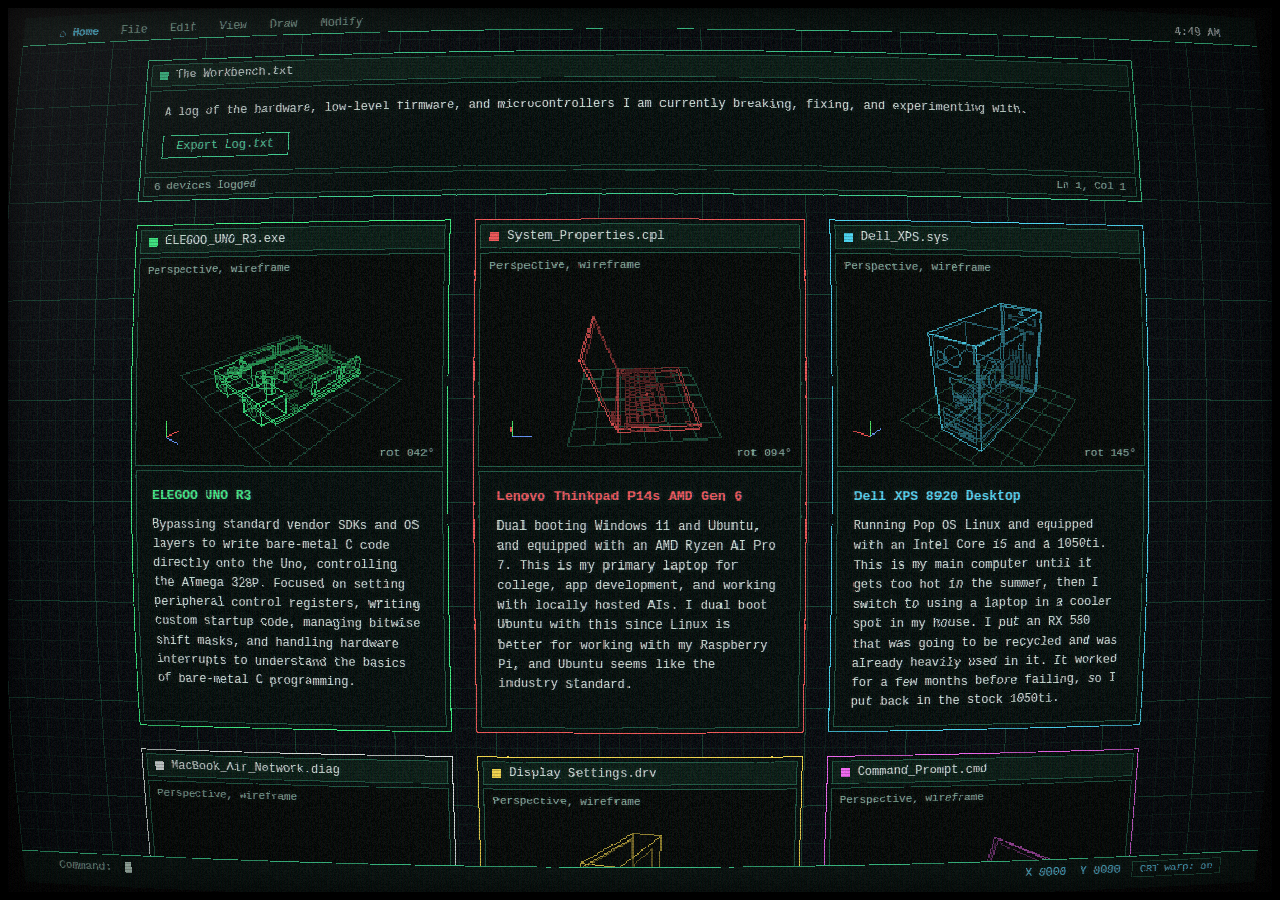
==== commit b07682d9: "Adjust padding and height in workbench.html" ====
--- a/workbench.html
+++ b/workbench.html
@@ -56,7 +56,7 @@
         inset: 0;
         overflow-x: hidden;
         overflow-y: auto;
-        padding: 46px 16px 62px; /* room for menu bar and command line */
+        padding: 54px 16px 70px; /* room for menu bar and command line */
         cursor: crosshair;
         scrollbar-width: thin;
         scrollbar-color: var(--line-dim) transparent;
@@ -87,7 +87,8 @@
     .menubar {
         position: absolute;
         top: 0; left: 0; right: 0;
-        height: 24px;
+        height: 32px;            /* 8px of this sits under the monitor bezel */
+        padding-top: 8px;
         display: flex;
         align-items: center;
         background: #04100c;
@@ -118,11 +119,11 @@
     .cmdline {
         position: absolute;
         bottom: 0; left: 0; right: 0;
-        height: 28px;
+        height: 36px;            /* 8px of this sits under the monitor bezel */
         display: flex;
         align-items: center;
         gap: 12px;
-        padding: 0 40px;
+        padding: 0 40px 8px;
         background: #04100c;
         border-top: 1px solid var(--line);
         font-size: 12px;
@@ -359,11 +360,11 @@
     }
 
     @media (max-width: 560px) {
-        #screen { padding: 38px 8px 50px; }
+        #screen { padding: 46px 8px 58px; }
         .menubar .menu-static, .cmdline .coords { display: none; }
         .menubar a { margin-left: 14px; }
         .menubar .clock { padding-right: 20px; }
-        .cmdline { padding: 0 20px; }
+        .cmdline { padding: 0 20px 8px; }
         .hardware-grid { grid-template-columns: 1fr; }
     }
 
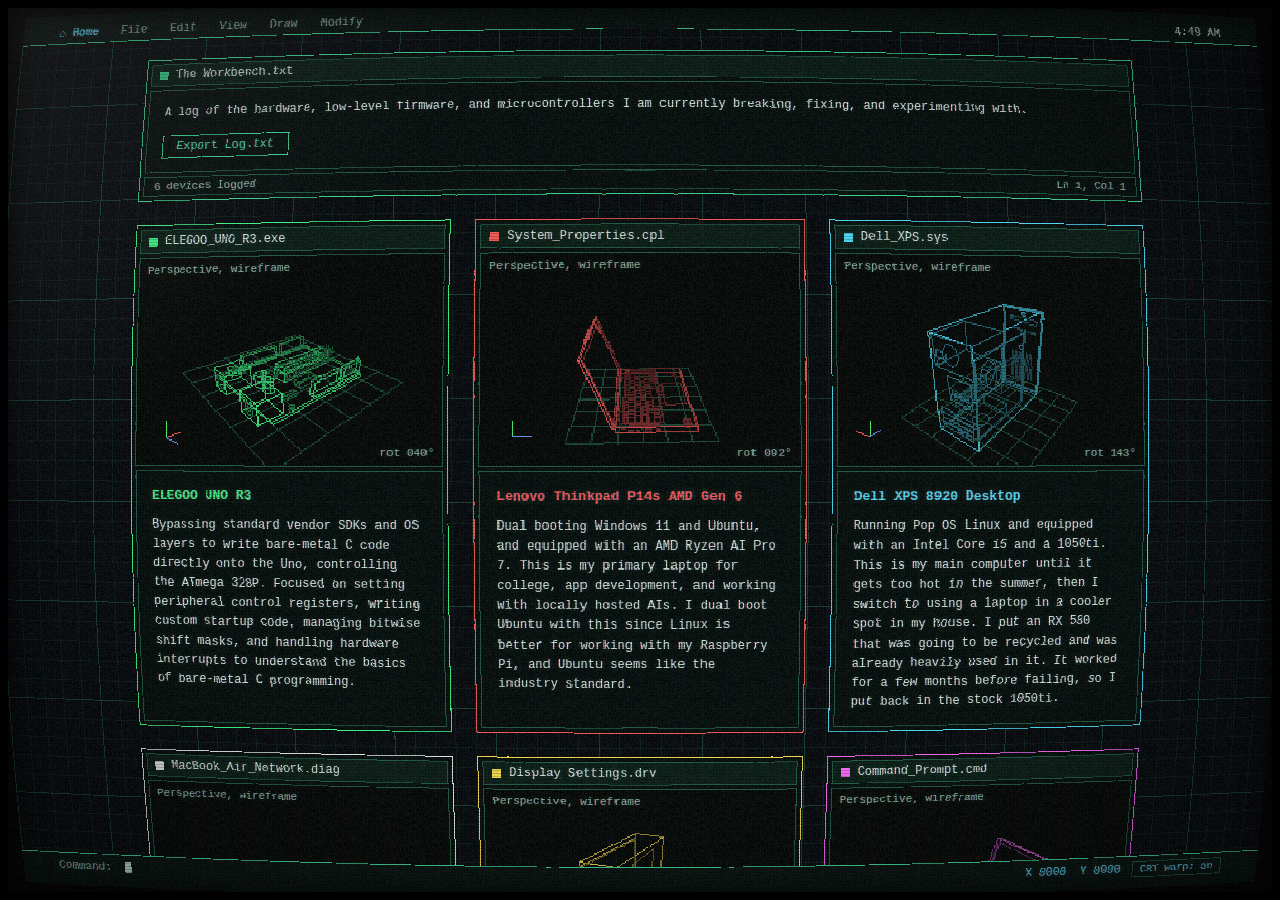
==== commit f9ea84ae: "Update ThinkPad specifications and canvas attributes" ====
--- a/workbench.html
+++ b/workbench.html
@@ -422,7 +422,7 @@
                 <article class="window" style="--line:#ff5a5a">
                     <div class="titlebar">System_Properties.cpl</div>
                     <div class="viewport">
-                        <canvas width="240" height="160" role="img" aria-label="Rotating wireframe model of an open 14-inch business laptop with a red pointing-stick nub in the keyboard" data-model="thinkpad" data-color="#ff5a5a"></canvas>
+                        <canvas width="240" height="160" role="img" aria-label="Rotating wireframe model of an open 14-inch business laptop with a pointing-stick nub, speaker strips beside the keys and a ThinkPad logo on the lid" data-model="thinkpad" data-color="#ff5a5a"></canvas>
                         <span class="vp-label" aria-hidden="true">Perspective, wireframe</span>
                         <span class="readout" aria-hidden="true">rot 000°</span>
                     </div>
@@ -583,6 +583,45 @@
         return o;
     }
 
+    /* ---------- "ThinkPad" wordmark as simple strokes (glyph units: cap height = 1) ---------- */
+    var BOWL = [[0.45, 0.5], [0.3, 0.62], [0.14, 0.62], [0, 0.48], [0, 0.14], [0.14, 0], [0.3, 0], [0.45, 0.12]];
+    var SHOULDER = [[0, 0.45], [0.15, 0.62], [0.38, 0.62], [0.5, 0.45], [0.5, 0]];
+    var GLYPHS = {
+        T: { w: 0.7,  p: [[[0, 1], [0.7, 1]], [[0.35, 1], [0.35, 0]]] },
+        h: { w: 0.5,  p: [[[0, 1], [0, 0]], SHOULDER] },
+        i: { w: 0.1,  p: [[[0.05, 0.62], [0.05, 0]]], dot: [0.05, 0.86] },
+        n: { w: 0.5,  p: [[[0, 0.62], [0, 0]], SHOULDER] },
+        k: { w: 0.5,  p: [[[0, 1], [0, 0]], [[0.45, 0.62], [0.02, 0.3]], [[0.14, 0.4], [0.5, 0]]] },
+        P: { w: 0.55, p: [[[0, 0], [0, 1], [0.38, 1], [0.55, 0.86], [0.55, 0.66], [0.38, 0.52], [0, 0.52]]] },
+        a: { w: 0.45, p: [[[0.45, 0.62], [0.45, 0]], BOWL] },
+        d: { w: 0.45, p: [[[0.45, 1], [0.45, 0]], BOWL] }
+    };
+    // map(a, b) turns a point in text space (a right, b up, in mm) into a 3D point
+    function wordmark(map, unit, ox, oy, ang, L) {
+        var word = 'ThinkPad', x = 0, out = [], ca = Math.cos(ang), sa = Math.sin(ang);
+        function tp(px, py) {
+            var X = px * unit, Y = py * unit;
+            return map(ox + X * ca - Y * sa, oy + X * sa + Y * ca);
+        }
+        word.split('').forEach(function (ch, idx) {
+            var g = GLYPHS[ch], passes = idx < 5 ? [0, 0.09] : [0]; // "Think" is bold, "Pad" is regular
+            passes.forEach(function (dx) {
+                g.p.forEach(function (pl) {
+                    for (var j = 0; j < pl.length - 1; j++) {
+                        out.push(seg(tp(x + dx + pl[j][0], pl[j][1]), tp(x + dx + pl[j + 1][0], pl[j + 1][1]), L));
+                    }
+                });
+            });
+            if (g.dot) {   // the dot on the "i"
+                var pts = [], k;
+                for (k = 0; k < 6; k++) pts.push(tp(x + g.dot[0] + 0.11 * Math.cos(k / 6 * Math.PI * 2), g.dot[1] + 0.11 * Math.sin(k / 6 * Math.PI * 2)));
+                out = out.concat(loop(pts, 0));
+            }
+            x += g.w + 0.18;
+        });
+        return out;
+    }
+
     /* ---------- laptop keyboard ---------- */
     function deckRect(xa, xb, za, zb, topY, L) {
         return loop([[xa, topY(za), za], [xb, topY(za), za], [xb, topY(zb), zb], [xa, topY(zb), zb]], L);
@@ -598,6 +637,17 @@
             { d: d, keys: [1, 1, 1, 1, 5, 1, 1, 1], arrows: true }
         ];
     }
+    // ThinkPad P14s: 17-key half-height function row, Copilot key, 2 x 3 arrow/page cluster
+    function tpRows(dF, d) {
+        return [
+            { d: dF, keys: ones(17) },
+            { d: d, keys: ones(13).concat([2]) },
+            { d: d, keys: [1.5].concat(ones(12), [1.5]) },
+            { d: d, keys: [1.75].concat(ones(11), [2.25]) },
+            { d: d, keys: [2.25].concat(ones(10), [2.75]) },
+            { d: d, keys: [1, 1, 1, 1, 5, 1, 1, 1], arrows: 'tp' }
+        ];
+    }
     function macRows(dF, d) {
         return [
             { d: dF, keys: [1.5].concat(ones(12), [1.5]) },
@@ -617,7 +667,12 @@
                 e = e.concat(deckRect(x + gap / 2, x + w * unit - gap / 2, z0, z1, topY, L));
                 x += w * unit;
             });
-            if (r.arrows) { // left / stacked up-down / right, all half height
+            if (r.arrows === 'tp') { // page up / up / page down above left / down / right
+                for (var q = 0; q < 3; q++) {
+                    var xa = x + q * unit + gap / 2, xb = x + (q + 1) * unit - gap / 2;
+                    e = e.concat(deckRect(xa, xb, z0, mid - gap / 4, topY, L), deckRect(xa, xb, mid + gap / 4, z1, topY, L));
+                }
+            } else if (r.arrows) { // left / stacked up-down / right, all half height
                 e = e.concat(deckRect(x + gap / 2, x + unit - gap / 2, mid, z1, topY, L));
                 e = e.concat(deckRect(x + unit + gap / 2, x + 2 * unit - gap / 2, z0, mid - gap / 4, topY, L));
                 e = e.concat(deckRect(x + unit + gap / 2, x + 2 * unit - gap / 2, mid + gap / 4, z1, topY, L));
@@ -637,8 +692,13 @@
         e = boxV([[x0,0,zb],[x1,0,zb],[x1,hb,zb],[x0,hb,zb],[x0,0,zf],[x1,0,zf],[x1,hf,zf],[x0,hf,zf]], 0);
 
         // keyboard
-        var k = s.kb, rows = (k.layout === 'mac' ? macRows : pcRows)(k.dF, k.p);
-        e = e.concat(keyboard(rows, 0, k.zStart, k.p, topY, 1.4, 1));
+        var k = s.kb, rows = (k.layout === 'mac' ? macRows : k.layout === 'tp' ? tpRows : pcRows)(k.dF, k.p);
+        e = e.concat(keyboard(rows, 0, k.zStart, k.p, topY, k.gap || 1.4, 1));
+        if (s.kbFrame) { // raised frame around the keys
+            var kEnd = k.zStart, fw = 7.5 * k.p + 3.5;
+            rows.forEach(function (r) { kEnd += r.d; });
+            e = e.concat(deckRect(-fw, fw, k.zStart - 3.5, kEnd + 3.5, topY, 1));
+        }
         if (s.trackpoint) {
             var tz = k.zStart + rows[0].d + rows[1].d + rows[2].d + rows[3].d, tx = -0.05 * 15 * k.p;
             e = e.concat(ring(tx, topY(tz) + 0.6, tz, 1.8, 8, 'y', 0));
@@ -652,6 +712,13 @@
                 e.push(seg([x, topY(sp[2]), sp[2]], [x, topY(sp[3]), sp[3]], 1));
             }
         });
+        (s.grills || []).forEach(function (g) { // perforated speaker strips
+            e = e.concat(deckRect(g[0], g[1], g[2], g[3], topY, 1));
+            for (var zz = g[2] + 3; zz < g[3]; zz += 3.2) e.push(seg([g[0], topY(zz), zz], [g[1], topY(zz), zz], 1));
+        });
+        if (s.deckLogo) {
+            e = e.concat(wordmark(function (a, b) { return [a, topY(-b) + 0.2, -b]; }, s.deckLogo.unit, s.deckLogo.ox, s.deckLogo.oy, s.deckLogo.ang, 1));
+        }
         (s.deckRings || []).forEach(function (r) { e = e.concat(ring(r[0], topY(r[1]), r[1], r[2], 10, 'y', 0)); });
         (s.deckRects || []).forEach(function (r) { e = e.concat(deckRect(r[0], r[1], r[2], r[3], topY, 1)); });
         (s.feet || []).forEach(function (f) {
@@ -678,9 +745,17 @@
             for (j = 0; j < n; j++) { a = (j / n) * Math.PI * 2; p.push(P(cx + r * Math.cos(a), sv + r * Math.sin(a), tt)); }
             return loop(p, 1);
         }
-        if (s.webcam) e = e.concat(lring(0, L - b.top / 2, 1.8, 0, 8));
+        if (s.hump) { // raised camera housing on the top edge of the lid
+            var hw = s.hump.w / 2, hh = s.hump.h;
+            e = e.concat(boxV([P(-hw, L, 0), P(hw, L, 0), P(hw, L + hh, 0), P(-hw, L + hh, 0),
+                               P(-hw, L, -t), P(hw, L, -t), P(hw, L + hh, -t), P(-hw, L + hh, -t)], 0));
+            e = e.concat(lring(0, L - 3, 2.4, 0, 8), loop([P(7, L - 4.6, 0), P(19, L - 4.6, 0), P(19, L - 1.6, 0), P(7, L - 1.6, 0)], 1));
+        } else if (s.webcam) e = e.concat(lring(0, L - b.top / 2, 1.8, 0, 8));
         (s.lidBack || []).forEach(function (f) {
-            if (f.r) e = e.concat(lring(f.x, f.s, f.r, -t, 12));
+            if (f.logo) {
+                // seen from behind (screen open), laptop-right is on the viewer's left, so text runs toward -x
+                e = e.concat(wordmark(function (a, b2) { return P(f.x0 - a, f.s0 + b2, -t); }, f.unit, 0, 0, f.ang || 0, 0));
+            } else if (f.r) e = e.concat(lring(f.x, f.s, f.r, -t, 12));
             else e = e.concat(loop([P(f.x0, f.s0, -t), P(f.x1, f.s0, -t), P(f.x1, f.s1, -t), P(f.x0, f.s1, -t)], 1));
         });
         return e;
@@ -740,22 +815,27 @@
         return e;
     }
 
-    // Lenovo ThinkPad P14s: 314 x 220 x 17.7 mm, 14" 16:10, pointing stick and three buttons
+    // Lenovo ThinkPad P14s Gen 6 AMD: 314 x 220 x 17.5 mm, 14" 16:10, camera hump on the lid,
+    // top-firing speaker strips either side of the keyboard, round power button, three buttons over the touchpad
     function thinkpad() {
         return laptop({
-            W: 314, D: 220, hb: 17.7, hf: 17.7, lidL: 216, lidT: 7.5, tilt: 0.33,
-            bezel: { side: 5.5, bot: 14, top: 12 }, webcam: true,
-            lidBack: [{ x0: -148, x1: -112, s0: 10, s1: 17 }, { x: -104, s: 13.5, r: 1.6 }],
-            kb: { layout: 'pc', p: 18.5, dF: 11.5, zStart: -86 }, trackpoint: true,
-            buttons: { z0: 24, z1: 34, rects: [[-56, -19], [-14, 14], [19, 56]] },
-            tpad: { w: 112, z0: 37, z1: 99 },
-            speakers: [[-153, -147, -80, -30], [147, 153, -80, -30]],
-            deckRings: [[143, -98, 4], [143, -98, 1.8]],
-            deckRects: [[84, 96, 55, 68]],
+            W: 314, D: 220, hb: 17.5, hf: 17.5, lidL: 216, lidT: 7, tilt: 0.33,
+            bezel: { side: 6.5, bot: 12, top: 11 }, hump: { w: 105, h: 4.5 },
+            lidBack: [
+                { x0: -145, x1: -135, s0: 11, s1: 47 },            // badge near the hinge, laptop's left
+                { logo: true, x0: 139, s0: 166, unit: 9, ang: 0.785 }   // ThinkPad logo, top-left corner as seen from behind, letter tops toward the corner
+            ],
+            kb: { layout: 'tp', p: 18.2, dF: 11, zStart: -88, gap: 1.6 }, kbFrame: true, trackpoint: true,
+            buttons: { z0: 21, z1: 32, rects: [[-50, -10], [-8, 8], [10, 50]] },
+            tpad: { w: 115, z0: 34, z1: 97 },
+            grills: [[-152, -142, -70, 8], [142, 152, -70, 8]],
+            deckRings: [[147, -82.5, 6], [147, -82.5, 3.2], [139, -91, 0.9]],      // power button + LED
+            deckRects: [[-149, -127, 76, 95], [-147.5, -128.5, 77.5, 93.5]],      // processor sticker
+            deckLogo: { unit: 5.2, ox: 100, oy: -92, ang: 0.6 },                  // palm-rest wordmark
             feet: [[-130, -88, 24, 10], [130, -88, 24, 10], [-130, 88, 24, 10], [130, 88, 24, 10]],
             portsL: [[5.5, 9.5, -75, -66], [5.5, 9.5, -55, -46], [4, 11, -30, -15], [5.5, 9.5, 0, 9]],
             portsR: [[4, 11, -70, -56], [4, 11, -45, -31], [6, 9, -15, -9]],
-            hinges: [[-129, 21, -108, 22, 12, 14], [129, 21, -108, 22, 12, 14]]
+            hinges: [[-112, 19, -106, 14, 9, 10], [112, 19, -106, 14, 9, 10]]
         });
     }
 
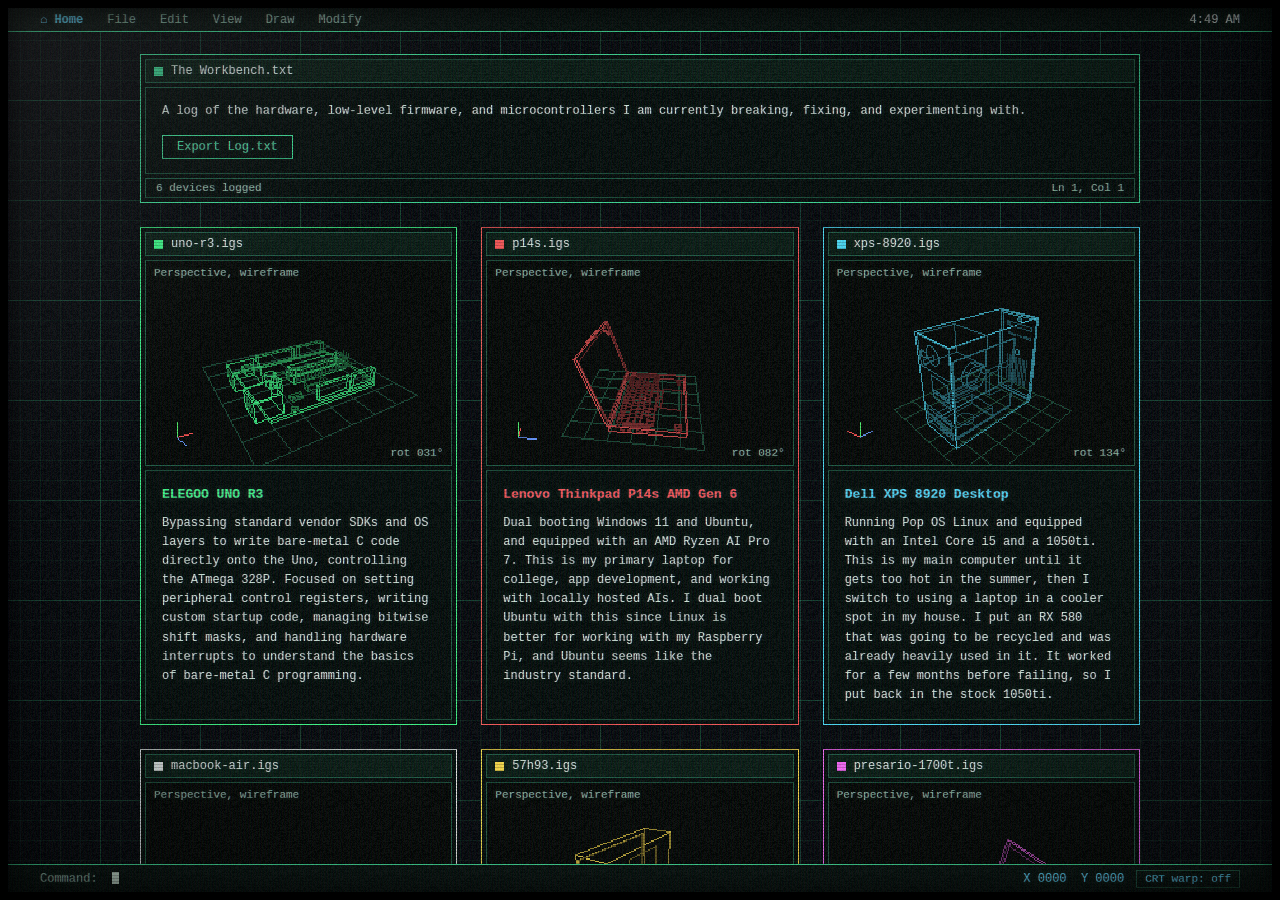
==== commit 2cd0e851: "Update titlebars and toggle button states in workbench" ====
--- a/workbench.html
+++ b/workbench.html
@@ -407,7 +407,7 @@
             <div class="hardware-grid">
 
                 <article class="window" style="--line:#3dff8a">
-                    <div class="titlebar">ELEGOO_UNO_R3.exe</div>
+                    <div class="titlebar">uno-r3.igs</div>
                     <div class="viewport">
                         <canvas width="240" height="160" role="img" aria-label="Rotating wireframe model of a microcontroller board with USB and power jacks, a socketed chip and pin headers" data-model="uno" data-color="#3dff8a"></canvas>
                         <span class="vp-label" aria-hidden="true">Perspective, wireframe</span>
@@ -420,7 +420,7 @@
                 </article>
 
                 <article class="window" style="--line:#ff5a5a">
-                    <div class="titlebar">System_Properties.cpl</div>
+                    <div class="titlebar">p14s.igs</div>
                     <div class="viewport">
                         <canvas width="240" height="160" role="img" aria-label="Rotating wireframe model of an open 14-inch business laptop with a pointing-stick nub, speaker strips beside the keys and a ThinkPad logo on the lid" data-model="thinkpad" data-color="#ff5a5a"></canvas>
                         <span class="vp-label" aria-hidden="true">Perspective, wireframe</span>
@@ -433,7 +433,7 @@
                 </article>
 
                 <article class="window" style="--line:#4de1ff">
-                    <div class="titlebar">Dell_XPS.sys</div>
+                    <div class="titlebar">xps-8920.igs</div>
                     <div class="viewport">
                         <canvas width="240" height="160" role="img" aria-label="Rotating wireframe model of a desktop tower computer showing its front ports, rear slots and internal parts" data-model="tower" data-color="#4de1ff"></canvas>
                         <span class="vp-label" aria-hidden="true">Perspective, wireframe</span>
@@ -446,7 +446,7 @@
                 </article>
 
                 <article class="window" style="--line:#e8f0ee">
-                    <div class="titlebar">MacBook_Air_Network.diag</div>
+                    <div class="titlebar">macbook-air.igs</div>
                     <div class="viewport">
                         <canvas width="240" height="160" role="img" aria-label="Rotating wireframe model of a thin wedge-shaped aluminum laptop" data-model="air" data-color="#e8f0ee"></canvas>
                         <span class="vp-label" aria-hidden="true">Perspective, wireframe</span>
@@ -459,7 +459,7 @@
                 </article>
 
                 <article class="window" style="--line:#ffe14d">
-                    <div class="titlebar">Display_Settings.drv</div>
+                    <div class="titlebar">57h93.igs</div>
                     <div class="viewport">
                         <canvas width="240" height="160" role="img" aria-label="Rotating wireframe model of a large widescreen rear projection television with a sloped rear housing" data-model="tv" data-color="#ffe14d"></canvas>
                         <span class="vp-label" aria-hidden="true">Perspective, wireframe</span>
@@ -472,7 +472,7 @@
                 </article>
 
                 <article class="window" style="--line:#ff6bff">
-                    <div class="titlebar">Command_Prompt.cmd</div>
+                    <div class="titlebar">presario-1700t.igs</div>
                     <div class="viewport">
                         <canvas width="240" height="160" role="img" aria-label="Rotating wireframe model of a thick early-2000s laptop with a drive on its side and ports on the back" data-model="presario" data-color="#ff6bff"></canvas>
                         <span class="vp-label" aria-hidden="true">Perspective, wireframe</span>
@@ -505,7 +505,7 @@
         <span class="prompt">Command:</span>
         <span class="typed"><span id="cmd"></span><span class="caret"></span></span>
         <span class="coords" id="coords">X 0000  Y 0000</span>
-        <button class="cmd-btn" id="crt-toggle" type="button" aria-pressed="true">CRT warp: on</button>
+        <button class="cmd-btn" id="crt-toggle" type="button" aria-pressed="false">CRT warp: off</button>
     </div>
 
 </div>
@@ -1107,12 +1107,10 @@
         if (remember) { try { localStorage.setItem('crt-warp', on ? '1' : '0'); } catch (e) {} }
     }
 
-    // Default: on for desktop-sized screens, off for touch devices and Safari (patchy support for this filter)
+    // Default: off. The toggle turns it on, and the choice is remembered in this browser.
     var stored = null;
     try { stored = localStorage.getItem('crt-warp'); } catch (e) {}
-    var isSafari = /^((?!chrome|android).)*safari/i.test(navigator.userAgent);
-    var coarse = window.matchMedia && window.matchMedia('(pointer: coarse)').matches;
-    var wantOn = forced ? true : stored !== null ? stored === '1' : (window.innerWidth >= 700 && !coarse && !isSafari);
+    var wantOn = forced ? true : stored === '1';
     setWarp(wantOn, false);
 
     btn.addEventListener('click', function (e) {
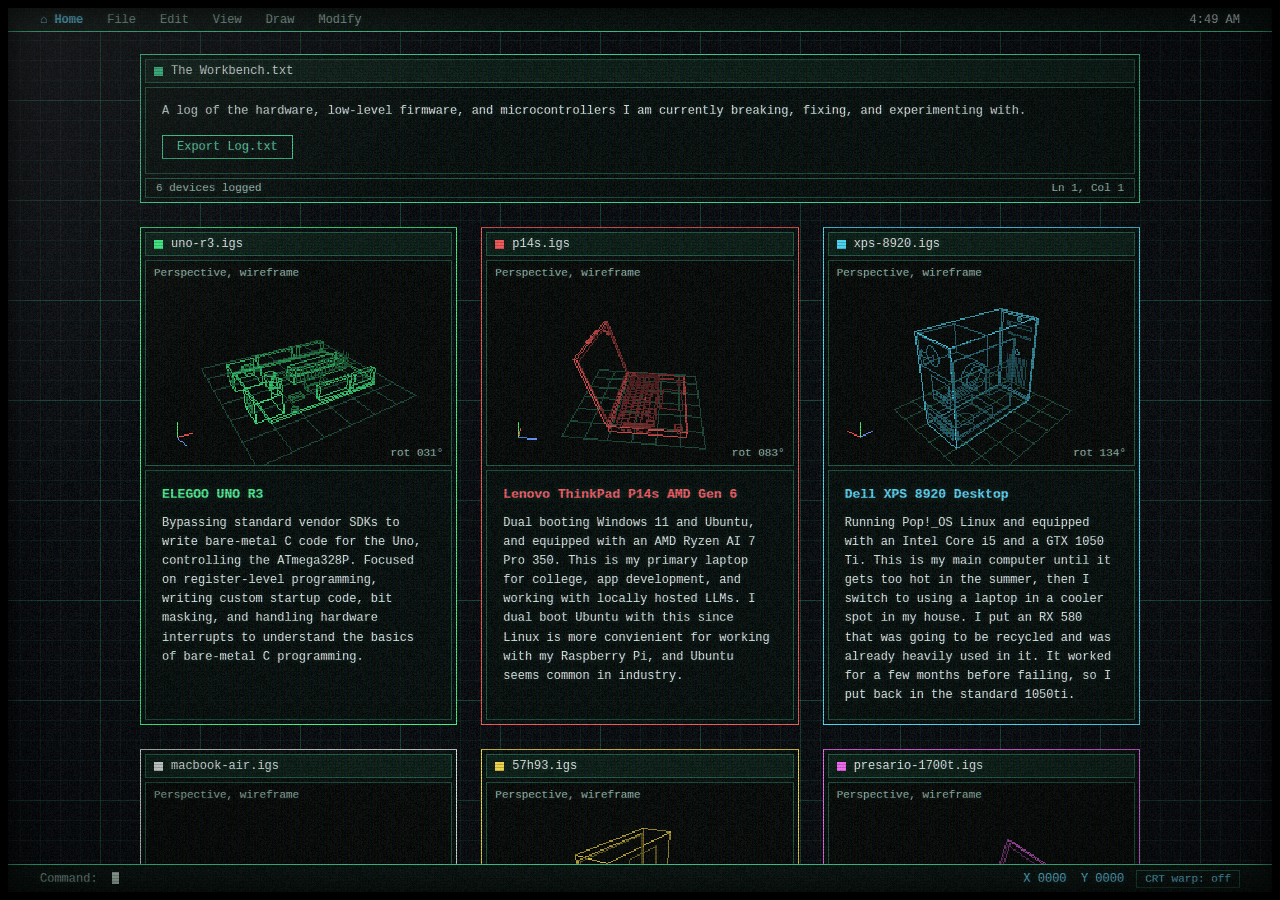
==== commit a82441e6: "Update hardware descriptions and fix typos" ====
--- a/workbench.html
+++ b/workbench.html
@@ -415,7 +415,7 @@
                     </div>
                     <div class="content">
                         <h3>ELEGOO UNO R3</h3>
-                        <p>Bypassing standard vendor SDKs and OS layers to write bare-metal C code directly onto the Uno, controlling the ATmega 328P. Focused on setting peripheral control registers, writing custom startup code, managing bitwise shift masks, and handling hardware interrupts to understand the basics of bare-metal C programming.</p>
+                        <p>Bypassing standard vendor SDKs to write bare-metal C code for the Uno, controlling the ATmega328P. Focused on register-level programming, writing custom startup code, bit masking, and handling hardware interrupts to understand the basics of bare-metal C programming.</p>
                     </div>
                 </article>
 
@@ -427,8 +427,8 @@
                         <span class="readout" aria-hidden="true">rot 000°</span>
                     </div>
                     <div class="content">
-                        <h3>Lenovo Thinkpad P14s AMD Gen 6</h3>
-                        <p>Dual booting Windows 11 and Ubuntu, and equipped with an AMD Ryzen AI Pro 7. This is my primary laptop for college, app development, and working with locally hosted AIs. I dual boot Ubuntu with this since Linux is better for working with my Raspberry Pi, and Ubuntu seems like the industry standard.</p>
+                        <h3>Lenovo ThinkPad P14s AMD Gen 6</h3>
+                        <p>Dual booting Windows 11 and Ubuntu, and equipped with an AMD Ryzen AI 7 Pro 350. This is my primary laptop for college, app development, and working with locally hosted LLMs. I dual boot Ubuntu with this since Linux is more convienient for working with my Raspberry Pi, and Ubuntu seems common in industry.</p>
                     </div>
                 </article>
 
@@ -441,7 +441,7 @@
                     </div>
                     <div class="content">
                         <h3>Dell XPS 8920 Desktop</h3>
-                        <p>Running Pop OS Linux and equipped with an Intel Core i5 and a 1050ti. This is my main computer until it gets too hot in the summer, then I switch to using a laptop in a cooler spot in my house. I put an RX 580 that was going to be recycled and was already heavily used in it. It worked for a few months before failing, so I put back in the stock 1050ti.</p>
+                        <p>Running Pop!_OS Linux and equipped with an Intel Core i5 and a GTX 1050 Ti. This is my main computer until it gets too hot in the summer, then I switch to using a laptop in a cooler spot in my house. I put an RX 580 that was going to be recycled and was already heavily used in it. It worked for a few months before failing, so I put back in the standard 1050ti.</p>
                     </div>
                 </article>
 
@@ -454,7 +454,7 @@
                     </div>
                     <div class="content">
                         <h3>2013 MacBook Air</h3>
-                        <p>Running Pop OS Linux. I used it for app development before I got my current laptop. I accidentally messed up the OS and reinstalled it, and I am currently trying to fix the Wi-Fi connectivity to my router because modern Wi-Fi protocols are too complicated for the old Broadcom chip. I was able to fix this before the OS broke, so I will keep trying to figure out what I did to resolve it.</p>
+                        <p>Running Pop OS Linux. I used it for app development before I got my current laptop. I accidentally messed up the OS and reinstalled it, and I am currently trying to fix the Wi-Fi connectivity to my router because modern Wi-Fi protocols are too complicated for the old Broadcom chip which doesn't support WPA3. I was able to fix this before the OS broke, so I will keep trying to figure out what I did to resolve it.</p>
                     </div>
                 </article>
 
@@ -467,7 +467,7 @@
                     </div>
                     <div class="content">
                         <h3>Toshiba 57H93</h3>
-                        <p>This is a 2004 rear projection CRT TV. I have spent countless hours trying to use this as a second monitor so I can output video from my laptop to its DVI port. I found Linux to have more tools than Windows for fixing overscan, so I spent hours using the <code>xrandr</code> command to find the perfect setting. Unfortunately, the TV did not seem to like being used for this purpose and <code>xrandr</code> could not fully fix the overscan. The closest setting that I saved was unfortunately lost when I broke the OS on my MacBook. The best way to deal with the overscan that I have found is to just use the pop out player and size it to the correct dimensions while also hiding the taskbar and making the desktop background black if needed.</p>
+                        <p>This is a 2004 rear projection CRT TV. I have spent countless hours trying to use this as a second monitor so I can output video from my laptop to its DVI port even though it was not meant for this. I found Linux to have more tools than Windows for fixing overscan, so I spent hours using the <code>xrandr</code> command to find the perfect setting. Unfortunately, the TV did not seem to like being used for this purpose and <code>xrandr</code> could not fully fix the overscan. The closest setting that I saved was unfortunately lost when I broke the OS on my MacBook. The best way to deal with the overscan that I have found is to just use the pop out player and size it to the correct dimensions while also hiding the taskbar and making the desktop background black if needed.</p>
                     </div>
                 </article>
 
@@ -479,8 +479,8 @@
                         <span class="readout" aria-hidden="true">rot 000°</span>
                     </div>
                     <div class="content">
-                        <h3>2002 Compaq Presario 1700T</h3>
-                        <p>Running Windows XP and equipped with an Intel Pentium III. I enjoy using this for seeing what old tech was like and for running games that modern Windows struggles to run in my experience, such as Age of Empires II. I want to try running Puppy Linux on it since that is known as a very small distro. I found out after trying many times that booting through USB did not exist yet at the time, so I will have to burn a CD when I do it.</p>
+                        <h3>2001 Compaq Presario 1700T</h3>
+                        <p>Running Windows XP and equipped with an Intel Pentium III. I enjoy using this for seeing what old tech was like and for running games that modern Windows struggles to run in my experience, such as Age of Empires II. I want to try running Puppy Linux on it since that is known as a very small distro. I found out after trying many times that booting through USB was not available on the model, so I will have to burn a CD when I do it.</p>
                     </div>
                 </article>
 
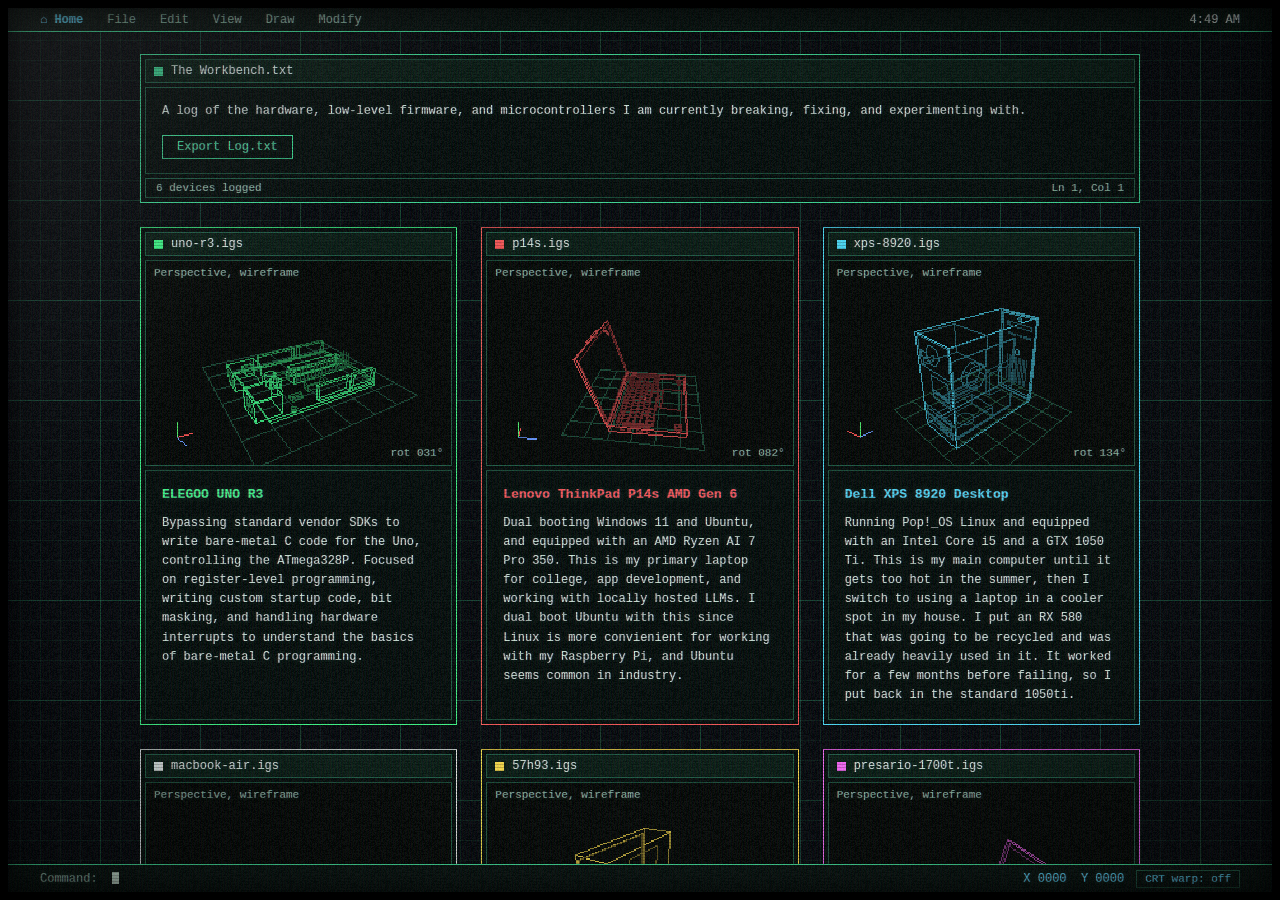
==== commit 95e4957d: "Refactor description of MacBook Air troubleshooting" ====
--- a/workbench.html
+++ b/workbench.html
@@ -454,7 +454,7 @@
                     </div>
                     <div class="content">
                         <h3>2013 MacBook Air</h3>
-                        <p>Running Pop OS Linux. I used it for app development before I got my current laptop. I accidentally messed up the OS and reinstalled it, and I am currently trying to fix the Wi-Fi connectivity to my router because modern Wi-Fi protocols are too complicated for the old Broadcom chip which doesn't support WPA3. I was able to fix this before the OS broke, so I will keep trying to figure out what I did to resolve it.</p>
+                        <p>Running Pop OS Linux. I used it for app development before I got my current laptop. I reinstalled the OS and am currently troubleshooting Wi-Fi connectivity to my router. The MacBook's older Broadcom wireless adapter has been difficult to get working under Linux, and WPA3 or driver compatibility may be part of the problem. I had it working before reinstalling the OS, so I'm trying to work out which configuration or driver change fixed it.</p>
                     </div>
                 </article>
 
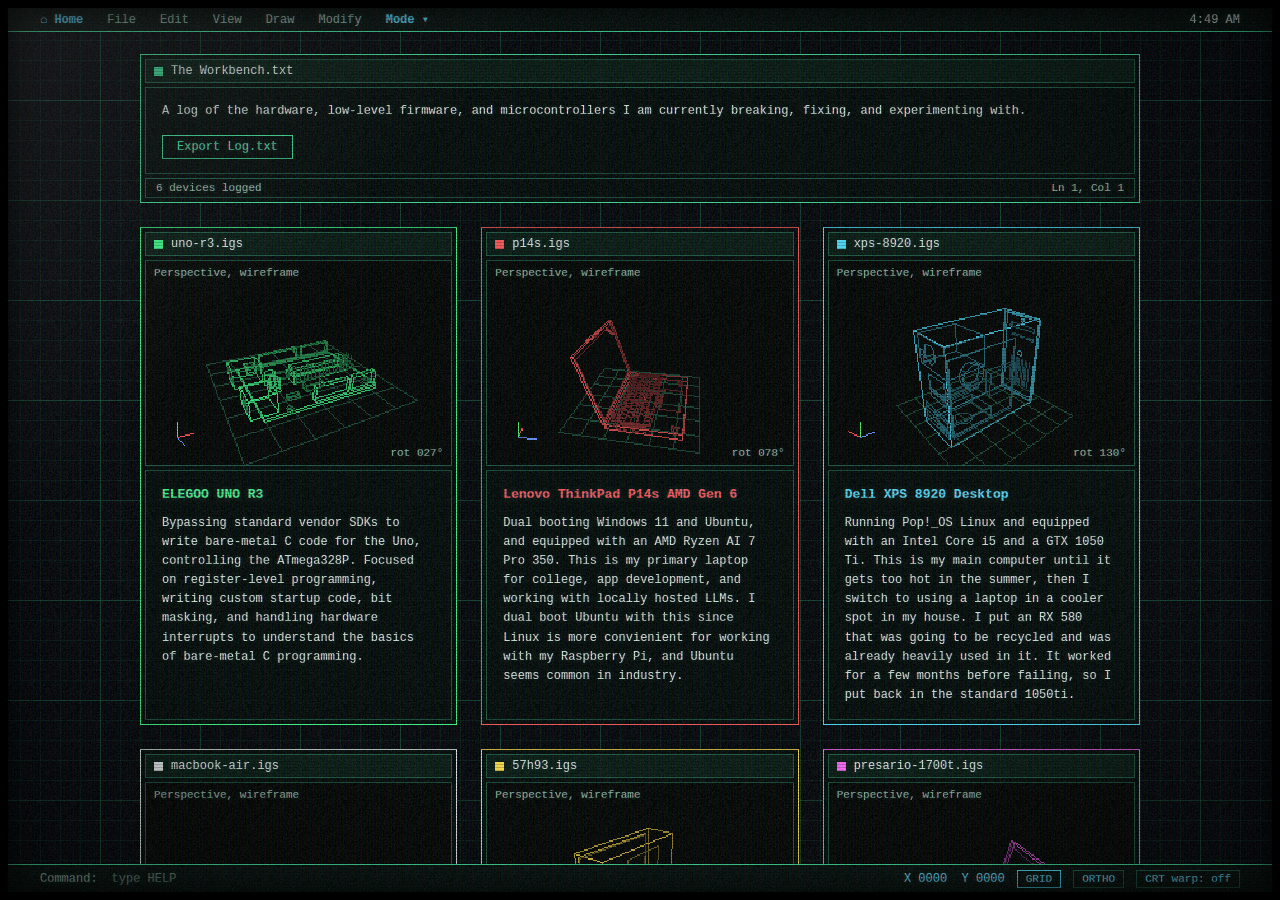
==== commit 0ff98140: "Update workbench.html" ====
--- a/workbench.html
+++ b/workbench.html
@@ -132,7 +132,6 @@
     }
 
     .cmdline .prompt { color: var(--ink-dim); }
-    .cmdline .typed { color: var(--ink); flex: 1; min-width: 0; white-space: nowrap; overflow: hidden; text-overflow: ellipsis; }
     .cmdline .coords { color: var(--accent); font-variant-numeric: tabular-nums; white-space: pre; }
 
     .cmd-btn {
@@ -149,17 +148,6 @@
     #crt:not(.warp) .cmd-btn:hover,
     .cmd-btn.hot { background: var(--accent); color: #000; border-color: var(--accent); text-shadow: none; }
     .cmd-btn:focus-visible { outline: 1px dashed var(--accent); outline-offset: 2px; }
-
-    .caret {
-        display: inline-block;
-        width: 7px; height: 12px;
-        margin-left: 2px;
-        vertical-align: -2px;
-        background: var(--ink);
-        animation: blink 1.1s steps(1) infinite;
-    }
-
-    @keyframes blink { 50% { opacity: 0; } }
 
     /* --- Panels --- */
     .window {
@@ -208,14 +196,19 @@
     }
 
     .vp-label,
-    .readout {
-        position: absolute;
-        font-size: 11px;
-        color: var(--ink-dim);
-        pointer-events: none;
-    }
-
-    .vp-label { top: 6px; left: 8px; }
+    .readout { position: absolute; font-size: 11px; color: var(--ink-dim); }
+    .readout { pointer-events: none; }
+    .vp-label {
+        top: 6px; left: 8px;
+        padding: 0;
+        background: none;
+        border: 0;
+        font-family: inherit;
+        text-align: left;
+        text-shadow: inherit;
+    }
+    #crt:not(.warp) .vp-label:hover, .vp-label.hot { color: var(--accent); text-decoration: underline dotted; }
+    .vp-label:focus-visible { outline: 1px dashed var(--accent); outline-offset: 2px; }
     .readout { bottom: 6px; right: 8px; font-variant-numeric: tabular-nums; }
 
     .content {
@@ -234,6 +227,7 @@
     }
 
     .content p { margin: 0; }
+    .notes p + p { margin-top: 6px; }
 
     code {
         color: var(--warn);
@@ -278,6 +272,440 @@
 
     .hardware-grid .window { height: 100%; }
 
+    [hidden] { display: none !important; }
+
+    /* --- Mode dropdown in the menu bar --- */
+    .menu-drop { position: relative; height: 100%; display: flex; }
+
+    .menu-btn {
+        height: 100%;
+        padding: 0 12px;
+        background: transparent;
+        border: 0;
+        color: var(--accent);
+        font: inherit;
+        font-weight: bold;
+        text-shadow: inherit;
+    }
+
+    #crt:not(.warp) .menu-btn:hover,
+    .menu-btn.hot,
+    .menu-btn[aria-expanded="true"] { background: var(--accent); color: #000; text-shadow: none; }
+    .menu-btn:focus-visible { outline: 1px dashed var(--accent); outline-offset: -4px; }
+
+    .menu-list {
+        position: absolute;
+        top: 100%; left: 0;
+        min-width: 190px;
+        background: #04100c;
+        border: 1px solid var(--line);
+        box-shadow: 4px 4px 0 rgba(0, 0, 0, 0.6);
+        z-index: 20;
+    }
+
+    .menu-list button {
+        display: block;
+        width: 100%;
+        padding: 7px 14px;
+        text-align: left;
+        background: transparent;
+        border: 0;
+        color: var(--ink);
+        font: inherit;
+        text-shadow: inherit;
+    }
+
+    .menu-list button::before { content: "\00a0\00a0"; }
+    .menu-list button[aria-checked="true"]::before { content: "\2713\00a0"; }
+    #crt:not(.warp) .menu-list button:hover,
+    .menu-list button.hot,
+    .menu-list button:focus-visible { background: var(--accent); color: #000; text-shadow: none; outline: none; }
+
+    /* --- Interactive command line --- */
+    .cmdline .prompt { color: var(--ink-dim); white-space: nowrap; }
+
+    .cmd-input {
+        flex: 1;
+        min-width: 0;
+        background: transparent;
+        border: 0;
+        outline: 0;
+        color: var(--ink);
+        font: inherit;
+        caret-color: var(--accent);
+        text-shadow: inherit;
+    }
+
+    .cmd-input::placeholder { color: var(--ink-dim); opacity: 0.7; }
+    .cmd-btn[aria-pressed="true"] { border-color: var(--accent); }
+
+    .cmdlog {
+        position: absolute;
+        left: 40px;
+        bottom: 44px;
+        width: min(700px, calc(100% - 80px));
+        padding: 6px 10px;
+        background: rgba(2, 10, 8, 0.96);
+        border: 1px solid var(--line-dim);
+        font-size: 11px;
+        line-height: 1.5;
+        white-space: pre-wrap;
+        z-index: 6;
+        pointer-events: none;
+    }
+
+    .cmdlog .in { color: var(--accent); }
+    .cmdlog .warn { color: var(--warn); }
+
+    /* --- Grid / crosshair / drawing layer --- */
+    #crt.nogrid { background-image: none; }
+
+    .xh {
+        position: absolute;
+        left: 0; top: 0;
+        display: none;
+        pointer-events: none;
+        z-index: 4;
+        background: rgba(77, 225, 255, 0.35);
+    }
+
+    .xh-h { width: 100%; height: 1px; }
+    .xh-v { width: 1px; height: 100%; }
+    .xh-box { width: 9px; height: 9px; background: transparent; border: 1px solid rgba(77, 225, 255, 0.85); margin: -4px 0 0 -4px; }
+    #crt.xhair .xh { display: block; }
+
+    .draw-layer {
+        position: absolute;
+        left: 0; top: 0;
+        width: 100%;
+        height: 100%;
+        overflow: visible;
+        pointer-events: none;
+        z-index: 3;
+    }
+
+    .draw-layer line, .draw-layer circle { stroke: var(--accent); stroke-width: 1.5; fill: none; vector-effect: non-scaling-stroke; }
+    .draw-layer .rb { stroke-dasharray: 5 4; opacity: 0.85; }
+
+    /* =========================================================
+       Windows XP mode: a pile of Notepad windows on the desktop
+       ========================================================= */
+    html.in-xp #crt, html.in-xp .fx { display: none; }
+
+    .xp-root {
+        position: fixed;
+        inset: 0;
+        z-index: 3000;
+        overflow: hidden;
+        font-family: Tahoma, "Segoe UI", Verdana, Arial, sans-serif;
+        font-size: 11px;
+        color: #000;
+        cursor: default;
+        user-select: none;
+        text-shadow: none;
+        background:
+            radial-gradient(ellipse 140% 55% at 30% 112%, #5fa02a 0%, #4a8a1d 45%, rgba(74, 138, 29, 0) 46%),
+            radial-gradient(ellipse 120% 45% at 85% 118%, #3f7d18 0%, #3a7415 50%, rgba(58, 116, 21, 0) 51%),
+            radial-gradient(ellipse 60% 25% at 25% 30%, rgba(255, 255, 255, 0.85) 0%, rgba(255, 255, 255, 0) 70%),
+            radial-gradient(ellipse 50% 18% at 70% 18%, rgba(255, 255, 255, 0.7) 0%, rgba(255, 255, 255, 0) 70%),
+            linear-gradient(to bottom, #2a6fd6 0%, #5b9cf0 45%, #a9d0fa 75%, #cfe6fb 100%);
+    }
+
+    .xp-desktop { position: absolute; inset: 0 0 30px 0; overflow: hidden; }
+
+    /* desktop icons */
+    .xp-icons { position: absolute; left: 8px; top: 8px; display: flex; flex-direction: column; gap: 14px; }
+
+    .xp-icon {
+        width: 78px;
+        padding: 2px;
+        background: none;
+        border: 0;
+        color: #fff;
+        font: inherit;
+        text-align: center;
+        text-shadow: 1px 1px 1px #000;
+    }
+
+    .xp-icon svg { display: block; width: 32px; height: 32px; margin: 0 auto 4px; }
+    .xp-icon span { display: inline-block; padding: 1px 3px; }
+    .xp-icon.sel span { background: #316ac5; text-shadow: none; }
+    .xp-icon.sel svg { opacity: 0.75; }
+    .xp-icon:focus-visible span { outline: 1px dotted #fff; }
+
+    /* Notepad windows */
+    .np-win {
+        position: absolute;
+        display: flex;
+        flex-direction: column;
+        min-width: 220px;
+        min-height: 110px;
+        background: #ece9d8;
+        border: 1px solid #00138c;
+        border-radius: 8px 8px 0 0;
+        box-shadow: 2px 2px 10px rgba(0, 0, 0, 0.4);
+        resize: both;
+        overflow: hidden;
+    }
+
+    .np-win.opening { animation: np-open 0.22s ease-out both; }
+    @keyframes np-open { from { opacity: 0; transform: scale(0.94); } to { opacity: 1; transform: scale(1); } }
+    .np-win.max { border-radius: 0; resize: none; }
+
+    .np-title {
+        flex: none;
+        display: flex;
+        align-items: center;
+        gap: 5px;
+        padding: 4px 6px 4px 8px;
+        background: linear-gradient(to right, #0058e6 0%, #3a93ff 5%, #127dff 40%, #004ee0 100%);
+        color: #fff;
+        font-weight: bold;
+        font-size: 13px;
+        text-shadow: 1px 1px #0f1089;
+        border-radius: 7px 7px 0 0;
+        user-select: none;
+        touch-action: none;
+    }
+
+    .np-win.inactive .np-title {
+        background: linear-gradient(to right, #7a96df 0%, #a0b8f0 5%, #8ba6e8 40%, #7390d8 100%);
+        text-shadow: 1px 1px #4a5f9c;
+    }
+
+    .np-ico { display: flex; }
+    .np-name { flex: 1; min-width: 0; white-space: nowrap; overflow: hidden; text-overflow: ellipsis; }
+    .np-btns { display: flex; gap: 2px; }
+
+    .np-btn {
+        width: 21px; height: 21px;
+        padding: 0;
+        border: 1px solid #fff;
+        border-radius: 3px;
+        color: #fff;
+        font: bold 13px/17px Tahoma, sans-serif;
+        text-align: center;
+        background: linear-gradient(to bottom, #54a3f5 0%, #2974cc 100%);
+        box-shadow: inset 0 -2px 3px rgba(0, 0, 0, 0.2);
+        cursor: default;
+    }
+
+    .np-close { background: linear-gradient(to bottom, #f5795f 0%, #e03217 100%); }
+    .np-menu { flex: none; display: flex; gap: 14px; padding: 3px 8px 2px; font-size: 11px; }
+
+    .np-text {
+        flex: 1;
+        min-height: 0;
+        margin: 0 3px 3px;
+        padding: 3px 5px;
+        border: 1px solid #7f9db9;
+        background: #fff;
+        color: #000;
+        font: 13px/1.3 "Lucida Console", "Courier New", monospace;
+        white-space: pre-wrap;
+        overflow: auto;
+        resize: none;
+        outline: none;
+        user-select: text;
+    }
+
+    /* taskbar */
+    .xp-taskbar {
+        position: absolute;
+        bottom: 0; left: 0; right: 0;
+        height: 30px;
+        display: flex;
+        align-items: center;
+        z-index: 4000;
+        background: linear-gradient(to bottom, #245edb 0%, #3f8cf3 9%, #245edb 18%, #245edb 92%, #1941a5 100%);
+        border-top: 1px solid #0058e6;
+    }
+
+    .start-btn {
+        flex: none;
+        height: 100%;
+        display: flex;
+        align-items: center;
+        padding: 0 15px 0 10px;
+        border: 0;
+        border-right: 1px solid #1a4511;
+        border-radius: 0 12px 12px 0;
+        background: linear-gradient(to bottom, #348826 0%, #46b436 9%, #348826 18%, #348826 92%, #26601b 100%);
+        box-shadow: 2px 0 3px rgba(0, 0, 0, 0.4);
+        color: #fff;
+        font: italic bold 14px Tahoma, "Segoe UI", sans-serif;
+        text-shadow: 1px 1px 2px rgba(0, 0, 0, 0.6);
+    }
+
+    .start-btn:hover, .start-btn[aria-expanded="true"] {
+        background: linear-gradient(to bottom, #3fa12e 0%, #52cf41 9%, #3fa12e 18%, #3fa12e 92%, #2d7320 100%);
+    }
+
+    .start-btn:focus-visible { outline: 1px dotted #fff; outline-offset: -4px; }
+    .start-logo { font-style: normal; margin-right: 5px; font-size: 18px; }
+    .xp-tasks { flex: 1; min-width: 0; display: flex; padding: 0 6px; gap: 3px; overflow: hidden; }
+
+    .xp-task {
+        display: flex;
+        align-items: center;
+        gap: 5px;
+        width: 160px;
+        flex: 0 1 160px;
+        min-width: 40px;
+        height: 24px;
+        padding: 0 8px;
+        border: 1px solid #0c2f7a;
+        border-radius: 3px;
+        background: linear-gradient(to bottom, #3c81f3 0%, #2a6af0 50%, #2158d4 100%);
+        color: #fff;
+        font: 11px Tahoma, "Segoe UI", sans-serif;
+        text-align: left;
+    }
+
+    .xp-task .t { min-width: 0; white-space: nowrap; overflow: hidden; text-overflow: ellipsis; }
+    .xp-task.active { background: linear-gradient(to bottom, #1e52b7 0%, #2d6fe0 100%); box-shadow: inset 1px 1px 3px rgba(0, 0, 0, 0.5); }
+    .xp-task:focus-visible { outline: 1px dotted #fff; outline-offset: -3px; }
+
+    .xp-tray {
+        flex: none;
+        height: 100%;
+        display: flex;
+        align-items: center;
+        gap: 8px;
+        padding: 0 12px;
+        color: #fff;
+        background: linear-gradient(to bottom, #0f8bf0 0%, #1396f4 9%, #0f8bf0 18%, #0f8bf0 92%, #0a6ac8 100%);
+        border-left: 1px solid #0a4aa8;
+        box-shadow: inset 1px 0 2px rgba(255, 255, 255, 0.3);
+    }
+
+    /* start menu */
+    .xp-startmenu {
+        position: absolute;
+        left: 0; bottom: 30px;
+        width: 400px;
+        z-index: 4500;
+        border: 1px solid #0831d9;
+        border-radius: 8px 8px 0 0;
+        background: #fff;
+        box-shadow: 3px 3px 8px rgba(0, 0, 0, 0.5);
+        overflow: hidden;
+    }
+
+    .sm-head {
+        display: flex;
+        align-items: center;
+        gap: 10px;
+        padding: 8px 10px;
+        background: linear-gradient(to bottom, #1c5fd6 0%, #3a86f0 40%, #1c5fd6 100%);
+        color: #fff;
+        font: bold 14px Tahoma, "Segoe UI", sans-serif;
+        text-shadow: 1px 1px 2px rgba(0, 0, 0, 0.5);
+    }
+
+    .sm-avatar {
+        width: 38px; height: 38px;
+        border: 2px solid #fff;
+        border-radius: 5px;
+        background: radial-gradient(circle at 35% 30%, #ffd27a 0%, #f08a24 55%, #b95a0b 100%);
+    }
+
+    .sm-body { display: flex; min-height: 190px; }
+    .sm-left { flex: 1.2; padding: 6px 4px; background: #fff; }
+    .sm-right { flex: 1; padding: 6px 4px; background: #d3e5fa; border-left: 1px solid #95bdee; }
+
+    .sm-item {
+        display: flex;
+        align-items: center;
+        gap: 8px;
+        width: 100%;
+        padding: 6px 8px;
+        background: none;
+        border: 0;
+        color: #000;
+        font: 11px Tahoma, "Segoe UI", sans-serif;
+        text-align: left;
+    }
+
+    .sm-right .sm-item { font-weight: bold; color: #0f2a63; }
+    .sm-item:hover, .sm-item:focus-visible { background: #316ac5; color: #fff; outline: none; }
+
+    .sm-foot {
+        display: flex;
+        justify-content: flex-end;
+        gap: 14px;
+        padding: 6px 10px;
+        background: linear-gradient(to bottom, #1c5fd6 0%, #3a86f0 100%);
+    }
+
+    .sm-foot button {
+        padding: 2px 6px;
+        background: none;
+        border: 0;
+        color: #fff;
+        font: 11px Tahoma, "Segoe UI", sans-serif;
+    }
+
+    .sm-foot button:hover, .sm-foot button:focus-visible { background: rgba(255, 255, 255, 0.25); outline: none; }
+
+    .xp-balloon {
+        position: absolute;
+        right: 10px; bottom: 38px;
+        max-width: 260px;
+        padding: 8px 12px;
+        z-index: 4600;
+        background: #ffffe1;
+        border: 1px solid #000;
+        border-radius: 6px;
+        box-shadow: 2px 2px 4px rgba(0, 0, 0, 0.4);
+        font: 11px Tahoma, "Segoe UI", sans-serif;
+    }
+
+    /* startup / welcome / shutdown screens */
+    .xp-boot { position: fixed; inset: 0; z-index: 6000; background: #000; color: #fff; cursor: default; user-select: none; }
+    .boot-stage { position: absolute; inset: 0; display: none; flex-direction: column; align-items: center; justify-content: center; }
+    .boot-stage.on { display: flex; }
+    .boot-brand { display: flex; align-items: center; gap: 16px; }
+
+    .flag { display: grid; grid-template-columns: 1fr 1fr; gap: 3px; width: 64px; height: 64px; transform: rotate(-8deg) skewX(-6deg); }
+    .flag i { border-radius: 3px 8px 3px 8px; }
+    .flag i:nth-child(1) { background: #f1511b; }
+    .flag i:nth-child(2) { background: #80cc28; }
+    .flag i:nth-child(3) { background: #00adef; }
+    .flag i:nth-child(4) { background: #fbbc09; }
+
+    .boot-text { font-family: "Franklin Gothic Medium", "Trebuchet MS", Arial, sans-serif; line-height: 1; }
+    .boot-text .b-win { font-size: 40px; letter-spacing: 0.5px; }
+    .boot-text .b-xp { font-size: 26px; font-style: italic; font-weight: bold; color: #ff7a1a; margin-left: 3px; vertical-align: 14px; }
+
+    .boot-bar { width: 160px; height: 16px; margin-top: 36px; padding: 2px; border: 2px solid #b2b2b2; border-radius: 6px; overflow: hidden; box-sizing: content-box; }
+    .boot-blocks { display: flex; gap: 2px; width: 60px; height: 100%; animation: boot-slide 1.6s linear infinite; }
+    .boot-blocks i { flex: 1; border-radius: 2px; background: linear-gradient(to bottom, #2a4ff0 0%, #8fb2ff 50%, #2a4ff0 100%); }
+    @keyframes boot-slide { from { transform: translateX(-70px); } to { transform: translateX(170px); } }
+
+    .boot-stage[data-stage="blue"] {
+        justify-content: center;
+        background:
+            linear-gradient(to bottom, #00309c 0, #00309c 11%, rgba(0, 48, 156, 0) 11.2%, rgba(0, 48, 156, 0) 88.8%, #00309c 89%),
+            radial-gradient(ellipse at 30% 50%, #7ea0e8 0%, #5a7edc 55%, #3a5fcd 100%);
+        font-family: "Franklin Gothic Medium", "Trebuchet MS", Arial, sans-serif;
+    }
+
+    .w-title { font-size: 54px; font-style: italic; text-shadow: 2px 3px 3px rgba(0, 0, 40, 0.4); }
+    .w-sub { margin-top: 10px; font-size: 18px; text-shadow: 1px 1px 2px rgba(0, 0, 40, 0.4); }
+    .w-user { display: flex; align-items: center; gap: 12px; margin-top: 34px; padding: 6px 18px 6px 8px; border-radius: 8px; background: rgba(0, 20, 100, 0.35); font-size: 20px; }
+    .w-user .sm-avatar { width: 48px; height: 48px; }
+
+    @media (max-width: 560px) {
+        .xp-icons { display: none; }
+        .xp-startmenu { width: 100%; }
+        .xp-task { flex-basis: 90px; }
+    }
+
+    @media (prefers-reduced-motion: reduce) {
+        .boot-blocks, .np-win.opening { animation: none; }
+    }
+
     /* =========================================================
        Monitor effects (outside the warped layer, so they stay cheap)
        ========================================================= */
@@ -369,7 +797,7 @@
     }
 
     @media (prefers-reduced-motion: reduce) {
-        #screen, .caret, .fx-flicker, .fx-roll, .fx-noise { animation: none; }
+        #screen, .fx-flicker, .fx-roll, .fx-noise { animation: none; }
         .fx-roll { display: none; }
     }
 </style>
@@ -393,7 +821,7 @@
             <div class="window">
                 <div class="titlebar">The Workbench.txt</div>
                 <div class="content" id="intro">
-                    A log of the hardware, low-level firmware, and microcontrollers I am currently breaking, fixing, and experimenting with.
+                    <span id="intro-text">A log of the hardware, low-level firmware, and microcontrollers I am currently breaking, fixing, and experimenting with.</span>
                     <br>
                     <button class="button" onclick="exportWorkbenchLog()">Export Log.txt</button>
                 </div>
@@ -410,7 +838,7 @@
                     <div class="titlebar">uno-r3.igs</div>
                     <div class="viewport">
                         <canvas width="240" height="160" role="img" aria-label="Rotating wireframe model of a microcontroller board with USB and power jacks, a socketed chip and pin headers" data-model="uno" data-color="#3dff8a"></canvas>
-                        <span class="vp-label" aria-hidden="true">Perspective, wireframe</span>
+                        <button class="vp-label" type="button" title="Click to change view">Perspective, wireframe</button>
                         <span class="readout" aria-hidden="true">rot 000°</span>
                     </div>
                     <div class="content">
@@ -423,7 +851,7 @@
                     <div class="titlebar">p14s.igs</div>
                     <div class="viewport">
                         <canvas width="240" height="160" role="img" aria-label="Rotating wireframe model of an open 14-inch business laptop with a pointing-stick nub, speaker strips beside the keys and a ThinkPad logo on the lid" data-model="thinkpad" data-color="#ff5a5a"></canvas>
-                        <span class="vp-label" aria-hidden="true">Perspective, wireframe</span>
+                        <button class="vp-label" type="button" title="Click to change view">Perspective, wireframe</button>
                         <span class="readout" aria-hidden="true">rot 000°</span>
                     </div>
                     <div class="content">
@@ -436,7 +864,7 @@
                     <div class="titlebar">xps-8920.igs</div>
                     <div class="viewport">
                         <canvas width="240" height="160" role="img" aria-label="Rotating wireframe model of a desktop tower computer showing its front ports, rear slots and internal parts" data-model="tower" data-color="#4de1ff"></canvas>
-                        <span class="vp-label" aria-hidden="true">Perspective, wireframe</span>
+                        <button class="vp-label" type="button" title="Click to change view">Perspective, wireframe</button>
                         <span class="readout" aria-hidden="true">rot 000°</span>
                     </div>
                     <div class="content">
@@ -449,7 +877,7 @@
                     <div class="titlebar">macbook-air.igs</div>
                     <div class="viewport">
                         <canvas width="240" height="160" role="img" aria-label="Rotating wireframe model of a thin wedge-shaped aluminum laptop" data-model="air" data-color="#e8f0ee"></canvas>
-                        <span class="vp-label" aria-hidden="true">Perspective, wireframe</span>
+                        <button class="vp-label" type="button" title="Click to change view">Perspective, wireframe</button>
                         <span class="readout" aria-hidden="true">rot 000°</span>
                     </div>
                     <div class="content">
@@ -462,7 +890,7 @@
                     <div class="titlebar">57h93.igs</div>
                     <div class="viewport">
                         <canvas width="240" height="160" role="img" aria-label="Rotating wireframe model of a large widescreen rear projection television with a sloped rear housing" data-model="tv" data-color="#ffe14d"></canvas>
-                        <span class="vp-label" aria-hidden="true">Perspective, wireframe</span>
+                        <button class="vp-label" type="button" title="Click to change view">Perspective, wireframe</button>
                         <span class="readout" aria-hidden="true">rot 000°</span>
                     </div>
                     <div class="content">
@@ -475,7 +903,7 @@
                     <div class="titlebar">presario-1700t.igs</div>
                     <div class="viewport">
                         <canvas width="240" height="160" role="img" aria-label="Rotating wireframe model of a thick early-2000s laptop with a drive on its side and ports on the back" data-model="presario" data-color="#ff6bff"></canvas>
-                        <span class="vp-label" aria-hidden="true">Perspective, wireframe</span>
+                        <button class="vp-label" type="button" title="Click to change view">Perspective, wireframe</button>
                         <span class="readout" aria-hidden="true">rot 000°</span>
                     </div>
                     <div class="content">
@@ -485,7 +913,18 @@
                 </article>
 
             </div>
+
+            <!-- Notes -->
+            <div class="window">
+                <div class="titlebar">notes.txt</div>
+                <div class="content notes" id="notes">
+                    <h3>General notes</h3>
+                    <p>1. The 3D models are illustrative wireframes, not engineering drawings. Dimensions are approximate.</p>
+                    <p>2. This is work in progress and was made with Anthropic Claude while experimenting with its features.</p>
+                </div>
+            </div>
         </div>
+        <svg class="draw-layer" id="draw" aria-hidden="true"></svg>
     </div>
 
     <!-- Menu bar -->
@@ -496,17 +935,33 @@
         <span class="menu-static" aria-hidden="true">View</span>
         <span class="menu-static" aria-hidden="true">Draw</span>
         <span class="menu-static" aria-hidden="true">Modify</span>
+        <div class="menu-drop" id="mode-menu">
+            <button class="menu-btn" id="mode-btn" type="button" aria-haspopup="menu" aria-expanded="false">Mode ▾</button>
+            <div class="menu-list" id="mode-list" role="menu" hidden>
+                <button type="button" role="menuitemradio" aria-checked="true" data-mode="cad">CAD</button>
+                <button type="button" role="menuitemradio" aria-checked="false" data-mode="xp">Windows XP</button>
+            </div>
+        </div>
         <span class="spacer"></span>
         <span class="clock" id="clock">12:00 PM</span>
     </nav>
 
     <!-- Command line -->
     <div class="cmdline">
-        <span class="prompt">Command:</span>
-        <span class="typed"><span id="cmd"></span><span class="caret"></span></span>
+        <label class="prompt" id="cmd-prompt" for="cmd-input">Command:</label>
+        <input class="cmd-input" id="cmd-input" type="text" autocomplete="off" autocapitalize="off" spellcheck="false" placeholder="type HELP" aria-label="Command line">
         <span class="coords" id="coords">X 0000  Y 0000</span>
+        <button class="cmd-btn" id="st-grid" type="button" aria-pressed="true">GRID</button>
+        <button class="cmd-btn" id="st-ortho" type="button" aria-pressed="false">ORTHO</button>
         <button class="cmd-btn" id="crt-toggle" type="button" aria-pressed="false">CRT warp: off</button>
     </div>
+
+    <div class="cmdlog" id="cmd-log" aria-live="polite" hidden></div>
+
+    <!-- crosshair cursor (CROSSHAIR command) -->
+    <div class="xh xh-h" id="xh-h"></div>
+    <div class="xh xh-v" id="xh-v"></div>
+    <div class="xh xh-box" id="xh-box"></div>
 
 </div>
 
@@ -520,10 +975,71 @@
 <div class="fx fx-flicker" aria-hidden="true"></div>
 <div class="fx fx-bezel" aria-hidden="true"></div>
 
+<!-- Windows XP mode -->
+<div class="xp-root" id="xp" hidden aria-label="Windows XP mode">
+    <div class="xp-desktop" id="xp-desktop">
+        <div class="xp-icons">
+            <button class="xp-icon" id="xp-ic-export" type="button">
+                <svg viewBox="0 0 32 32" aria-hidden="true"><path d="M7 2h13l6 6v22H7z" fill="#fff" stroke="#5b6b8a"/><path d="M20 2v6h6" fill="#dfe6f5" stroke="#5b6b8a"/><path d="M10 13h13M10 17h13M10 21h13M10 25h9" stroke="#7d8cab"/></svg>
+                <span>Export Log.txt</span>
+            </button>
+            <button class="xp-icon" id="xp-ic-bin" type="button">
+                <svg viewBox="0 0 32 32" aria-hidden="true"><rect x="7" y="6" width="18" height="3" fill="#9fc0e8" stroke="#4a6a99"/><path d="M13 3h6v3h-6z" fill="#cfe3f7" stroke="#4a6a99"/><path d="M9 9h14l-1.5 20h-11z" fill="#cfe3f7" stroke="#4a6a99"/><path d="M13 12v14M16 12v14M19 12v14" stroke="#7fa3d6"/></svg>
+                <span>Recycle Bin</span>
+            </button>
+        </div>
+    </div>
+
+    <div class="xp-taskbar">
+        <button class="start-btn" id="xp-start" type="button" aria-haspopup="true" aria-expanded="false"><span class="start-logo">⊞</span> start</button>
+        <div class="xp-tasks" id="xp-tasks"></div>
+        <div class="xp-tray"><span aria-hidden="true">🔊</span><span id="xp-clock">12:00 PM</span></div>
+    </div>
+
+    <div class="xp-startmenu" id="xp-startmenu" hidden>
+        <div class="sm-head"><div class="sm-avatar"></div><span>Ari</span></div>
+        <div class="sm-body">
+            <div class="sm-left" id="xp-startfiles"></div>
+            <div class="sm-right">
+                <button class="sm-item" id="sm-export" type="button">Export Log.txt</button>
+                <button class="sm-item" id="sm-cad" type="button">Switch to CAD mode</button>
+            </div>
+        </div>
+        <div class="sm-foot">
+            <button id="sm-logoff" type="button">Log Off</button>
+            <button id="sm-off" type="button">Turn Off Computer</button>
+        </div>
+    </div>
+
+    <div class="xp-balloon" id="xp-balloon" hidden role="status"></div>
+</div>
+
+<div class="xp-boot" id="xp-boot" hidden>
+    <div class="boot-stage" data-stage="boot">
+        <div class="boot-brand">
+            <div class="flag"><i></i><i></i><i></i><i></i></div>
+            <div class="boot-text"><span class="b-win">Windows</span><span class="b-xp">XP</span></div>
+        </div>
+        <div class="boot-bar"><div class="boot-blocks"><i></i><i></i><i></i></div></div>
+    </div>
+    <div class="boot-stage" data-stage="blue">
+        <div class="w-title" id="xp-b-title">welcome</div>
+        <div class="w-sub" id="xp-b-sub"></div>
+        <div class="w-user" id="xp-b-user"><div class="sm-avatar"></div><span>Ari</span></div>
+    </div>
+</div>
+
 <!-- Wireframe models -->
 <script>
 (function () {
     var W = 240, H = 160, TILT = 0.5, SPEED = 0.5, FRAME_MS = 66; // low frame rate on purpose
+    var cad = { detail: true, paused: false, mul: 1 };
+    var VIEWS = [
+        { n: 'Perspective' },
+        { n: 'Top', tilt: Math.PI / 2, ang: 0 },
+        { n: 'Front', tilt: 0, ang: 0 },
+        { n: 'Right', tilt: 0, ang: -Math.PI / 2 }
+    ];
 
     /* ---------- geometry helpers (units are millimetres) ----------
        A segment is [x1,y1,z1,x2,y2,z2,layer]. Layer 0 = main lines, 1 = detail lines. */
@@ -957,6 +1473,9 @@
         var AX = [[1, 0, 0, pack(255, 80, 80)], [0, 1, 0, pack(80, 255, 110)], [0, 0, 1, pack(100, 150, 255)]];
         this.visible = true;
         this.phase = phase;
+        var self = this, label = canvas.parentNode.querySelector('.vp-label');
+        this.view = 0;
+        this.dirty = true;
 
         function plot(x, y, c) { if (x >= 0 && y >= 0 && x < W && y < H) buf[y * W + x] = c; }
         function line(x0, y0, x1, y1, c) {
@@ -972,11 +1491,14 @@
         }
 
         this.render = function (angle) {
-            var ca = Math.cos(angle), sa = Math.sin(angle), ct = Math.cos(TILT), st = Math.sin(TILT);
+            var vw = VIEWS[self.view], tilt = vw.tilt === undefined ? TILT : vw.tilt;
+            if (vw.ang !== undefined) angle = vw.ang;
+            var Dd = self.view === 0 ? D : D * 40;   // far "camera" for the flat views
+            var ca = Math.cos(angle), sa = Math.sin(angle), ct = Math.cos(tilt), st = Math.sin(tilt);
             function P(x, y, z) {
                 var x1 = x * ca + z * sa, z1 = -x * sa + z * ca;
                 var y2 = y * ct - z1 * st, z2 = y * st + z1 * ct;
-                var s = D / (D - z2);
+                var s = Dd / (Dd - z2);
                 return [Math.round(W / 2 + x1 * s * K), Math.round(H / 2 + 6 - y2 * s * K), z2];
             }
             buf.fill(BG);
@@ -992,6 +1514,7 @@
 
             // model edges, dimmer when farther away and for detail layers
             model.edges.forEach(function (s) {
+                if (s[6] && !cad.detail) return;
                 var a = P(s[0], s[1], s[2]), b = P(s[3], s[4], s[5]);
                 var t = Math.max(0, Math.min(1, ((a[2] + b[2]) / 2 + model.r) / (2 * model.r)));
                 var f = 0.4 + 0.6 * t, c = layers[s[6] ? 1 : 0];
@@ -1007,8 +1530,15 @@
 
             ctx.putImageData(img, 0, 0);
             var deg = Math.round((((angle % (Math.PI * 2)) + Math.PI * 2) % (Math.PI * 2)) * 180 / Math.PI) % 360;
-            if (readout) readout.textContent = 'rot ' + String(deg).padStart(3, '0') + '\u00B0';
+            if (readout) readout.textContent = self.view === 0 ? 'rot ' + String(deg).padStart(3, '0') + '\u00B0' : vw.n.toLowerCase() + ' view';
         };
+        this.draw = function (t) { self.render(reduce ? 0.7 : t + self.phase); self.dirty = false; };
+        this.setView = function (i) {
+            self.view = ((i % VIEWS.length) + VIEWS.length) % VIEWS.length;
+            if (label) label.textContent = VIEWS[self.view].n + ', wireframe';
+            self.dirty = true;
+        };
+        this.cycleView = function () { self.setView(self.view + 1); self.draw(vt); };
     }
 
     var canvases = Array.prototype.slice.call(document.querySelectorAll('canvas[data-model]'));
@@ -1019,8 +1549,41 @@
     });
 
     var reduce = window.matchMedia && window.matchMedia('(prefers-reduced-motion: reduce)').matches;
+    var vt = 0;
+
+    // click a viewport (or its label) to step through Perspective / Top / Front / Right
+    canvases.forEach(function (c) {
+        var s = c._scene, lab = c.parentNode.querySelector('.vp-label');
+        c.addEventListener('click', function () { s.cycleView(); });
+        if (lab) lab.addEventListener('click', function () { s.cycleView(); });
+    });
+
+    function refresh() {
+        scenes.forEach(function (s) { s.dirty = true; if (reduce) s.draw(vt); });
+    }
+
+    // small hooks for the command line
+    window.workbenchCad = {
+        setView: function (name) {
+            var i, key = String(name).toLowerCase();
+            if (key === 'next') { scenes.forEach(function (s) { s.setView(s.view + 1); }); refresh(); return true; }
+            for (i = 0; i < VIEWS.length; i++) {
+                if (VIEWS[i].n.toLowerCase().indexOf(key) === 0 && key.length > 0) {
+                    scenes.forEach(function (s) { s.setView(i); });
+                    refresh();
+                    return true;
+                }
+            }
+            return false;
+        },
+        toggleDetail: function () { cad.detail = !cad.detail; refresh(); return cad.detail; },
+        togglePause: function () { cad.paused = !cad.paused; return cad.paused; },
+        burst: function () { cad.mul = 12; setTimeout(function () { cad.mul = 1; }, 2200); },
+        regen: function () { vt = 0; refresh(); }
+    };
+
     if (reduce) {
-        scenes.forEach(function (s) { s.render(0.7); });
+        scenes.forEach(function (s) { s.draw(vt); });
     } else {
         if ('IntersectionObserver' in window) {
             var io = new IntersectionObserver(function (entries) {
@@ -1028,15 +1591,22 @@
             });
             canvases.forEach(function (c) { io.observe(c); });
         }
-        var last = 0;
+        var lastT = 0, lastDraw = 0;
         var tick = function (t) {
-            if (t - last >= FRAME_MS) {
-                last = t;
-                scenes.forEach(function (s) { if (s.visible) s.render(t / 1000 * SPEED + s.phase); });
+            var dt = lastT ? Math.min(100, t - lastT) : 0;
+            lastT = t;
+            if (!cad.paused) vt += dt / 1000 * SPEED * cad.mul;
+            if (t - lastDraw >= FRAME_MS) {
+                lastDraw = t;
+                scenes.forEach(function (s) {
+                    if (!s.visible) return;
+                    if ((s.view > 0 || cad.paused) && !s.dirty) return;
+                    s.draw(vt);
+                });
             }
             requestAnimationFrame(tick);
         };
-        scenes.forEach(function (s) { s.render(s.phase); });
+        scenes.forEach(function (s) { s.draw(vt); });
         requestAnimationFrame(tick);
     }
 })();
@@ -1148,6 +1718,13 @@
     }
 
     document.addEventListener('click', function (ev) {
+        // while LINE or CIRCLE is active, clicks on the page place points instead
+        if (tool && ev.isTrusted && ev.detail !== 0 && ev.target.closest && ev.target.closest('#screen')) {
+            ev.preventDefault();
+            ev.stopImmediatePropagation();
+            pick(ev.clientX, ev.clientY);
+            return;
+        }
         if (!warpOn || !ev.isTrusted || ev.detail === 0) return; // keyboard clicks are not remapped
         var hit = targetAt(ev.clientX, ev.clientY);
         var raw = ev.target.closest ? ev.target.closest('a, button') : null;
@@ -1161,7 +1738,10 @@
     var coords = document.getElementById('coords');
     function pad(n) { return String(Math.max(0, Math.round(n))).padStart(4, '0'); }
     document.addEventListener('mousemove', function (e) {
-        coords.textContent = 'X ' + pad(e.clientX) + '  Y ' + pad(e.clientY + screen.scrollTop);
+        var mp = warpOn ? warpPoint(e.clientX, e.clientY) : [e.clientX, e.clientY];
+        coords.textContent = 'X ' + pad(mp[0]) + '  Y ' + pad(mp[1] + screen.scrollTop);
+        if (crt.classList.contains('xhair')) moveCross(mp);
+        if (tool && first) rubber(e.clientX, e.clientY);
         if (!warpOn) { if (hot) { hot.classList.remove('hot'); hot = null; } return; }
         lastEv = e;
         if (moveQueued) return;
@@ -1177,6 +1757,309 @@
         });
     });
 
+
+    /* ====================================================================
+       Command line, drawing tools and the Mode dropdown
+       ==================================================================== */
+    var html = document.documentElement;
+    var cmdInput = document.getElementById('cmd-input');
+    var cmdPrompt = document.getElementById('cmd-prompt');
+    var cmdLog = document.getElementById('cmd-log');
+    var drawSvg = document.getElementById('draw');
+    var xhH = document.getElementById('xh-h'), xhV = document.getElementById('xh-v'), xhBox = document.getElementById('xh-box');
+    var stGrid = document.getElementById('st-grid'), stOrtho = document.getElementById('st-ortho');
+    var modeBtn = document.getElementById('mode-btn'), modeList = document.getElementById('mode-list');
+    var SVGNS = 'http://www.w3.org/2000/svg';
+    var prefersReduce = window.matchMedia && window.matchMedia('(prefers-reduced-motion: reduce)').matches;
+    var tool = null, first = null, ortho = false, lastPoint = null, entities = [];
+    var history = [], histPos = 0, logLines = [], logTimer = null;
+
+    function inXP() { return html.classList.contains('in-xp'); }
+    function svgEl(name, attrs) {
+        var el = document.createElementNS(SVGNS, name), k;
+        for (k in attrs) el.setAttribute(k, attrs[k]);
+        return el;
+    }
+    var rbLine = svgEl('line', { 'class': 'rb' }), rbCircle = svgEl('circle', { 'class': 'rb' });
+    rbLine.style.display = 'none'; rbCircle.style.display = 'none';
+    drawSvg.appendChild(rbLine); drawSvg.appendChild(rbCircle);
+
+    /* --- message log above the command line --- */
+    function renderLog() {
+        cmdLog.textContent = '';
+        logLines.slice(-9).forEach(function (l) {
+            var d = document.createElement('div');
+            d.textContent = l.t;
+            if (l.c) d.className = l.c;
+            cmdLog.appendChild(d);
+        });
+    }
+    function showLog(sticky) {
+        cmdLog.hidden = false;
+        clearTimeout(logTimer);
+        if (!sticky) logTimer = setTimeout(function () { cmdLog.hidden = true; }, 7000);
+    }
+    function echo(text, cls) {
+        logLines.push({ t: text, c: cls || '' });
+        if (logLines.length > 20) logLines.shift();
+        renderLog();
+        showLog(false);
+    }
+    function toggleLog() {
+        if (cmdLog.hidden) { renderLog(); showLog(true); } else { cmdLog.hidden = true; }
+    }
+    window.cadEcho = function (msg) { echo(msg); };
+    function setPrompt(t) { cmdPrompt.textContent = t || 'Command:'; }
+
+    /* --- the page behind the glass is drawn on in page coordinates --- */
+    function contentPt(cx, cy) {
+        var p = warpOn ? warpPoint(cx, cy) : [cx, cy], r = screen.getBoundingClientRect();
+        return [p[0] - r.left + screen.scrollLeft, p[1] - r.top + screen.scrollTop];
+    }
+    function constrain(a, b) {
+        if (!ortho) return b;
+        return Math.abs(b[0] - a[0]) >= Math.abs(b[1] - a[1]) ? [b[0], a[1]] : [a[0], b[1]];
+    }
+    function dist(a, b) { return Math.hypot(b[0] - a[0], b[1] - a[1]); }
+    function addEntity(el) { drawSvg.insertBefore(el, rbLine); entities.push(el); }
+
+    function syncDraw() {
+        var c = document.querySelector('.desktop-container');
+        drawSvg.style.height = (c.offsetTop + c.offsetHeight + 70) + 'px';
+    }
+    syncDraw();
+    if ('ResizeObserver' in window) new ResizeObserver(syncDraw).observe(document.querySelector('.desktop-container'));
+    window.addEventListener('resize', syncDraw);
+
+    function startTool(name) {
+        endTool();
+        tool = name; first = null;
+        setPrompt(name === 'line' ? 'LINE  Specify first point:' : 'CIRCLE  Specify center point:');
+        echo(name === 'line' ? 'LINE  Click the page to place points. Enter, right-click or Esc to finish.'
+                             : 'CIRCLE  Click the center, then click to set the radius.');
+    }
+    function endTool(msg) {
+        if (!tool) return;
+        tool = null; first = null;
+        rbLine.style.display = 'none'; rbCircle.style.display = 'none';
+        setPrompt();
+        if (msg) echo(msg);
+    }
+    function pick(cx, cy) {
+        var p = contentPt(cx, cy);
+        lastPoint = p;
+        if (tool === 'line') {
+            if (!first) {
+                first = p;
+                setPrompt('LINE  Specify next point:');
+            } else {
+                var q = constrain(first, p);
+                addEntity(svgEl('line', { x1: first[0], y1: first[1], x2: q[0], y2: q[1] }));
+                first = q;
+            }
+        } else if (tool === 'circle') {
+            if (!first) {
+                first = p;
+                setPrompt('CIRCLE  Specify radius:');
+            } else {
+                addEntity(svgEl('circle', { cx: first[0], cy: first[1], r: dist(first, p) }));
+                endTool('Circle created.');
+            }
+        }
+    }
+    function rubber(cx, cy) {
+        var p = contentPt(cx, cy);
+        if (tool === 'line') {
+            var q = constrain(first, p);
+            rbLine.setAttribute('x1', first[0]); rbLine.setAttribute('y1', first[1]);
+            rbLine.setAttribute('x2', q[0]); rbLine.setAttribute('y2', q[1]);
+            rbLine.style.display = '';
+        } else if (tool === 'circle') {
+            rbCircle.setAttribute('cx', first[0]); rbCircle.setAttribute('cy', first[1]);
+            rbCircle.setAttribute('r', dist(first, p));
+            rbCircle.style.display = '';
+        }
+    }
+
+    /* --- toggles --- */
+    function toggleGrid() {
+        var on = crt.classList.contains('nogrid');   // currently hidden -> turning on
+        crt.classList.toggle('nogrid', !on);
+        stGrid.setAttribute('aria-pressed', on ? 'true' : 'false');
+        echo('GRID ' + (on ? 'on' : 'off') + '.');
+    }
+    function setOrtho(on) {
+        ortho = on;
+        stOrtho.setAttribute('aria-pressed', on ? 'true' : 'false');
+        echo('ORTHO ' + (on ? 'on' : 'off') + '.');
+    }
+    function toggleCross() {
+        var on = crt.classList.toggle('xhair');
+        echo('CROSSHAIR ' + (on ? 'on' : 'off') + '.');
+    }
+    function moveCross(p) {
+        xhH.style.transform = 'translateY(' + p[1] + 'px)';
+        xhV.style.transform = 'translateX(' + p[0] + 'px)';
+        xhBox.style.transform = 'translate(' + p[0] + 'px,' + p[1] + 'px)';
+    }
+    stGrid.addEventListener('click', toggleGrid);
+    stOrtho.addEventListener('click', function () { setOrtho(!ortho); });
+
+    /* --- commands --- */
+    var COMMANDS = {};
+    function def(names, fn) { names.split(' ').forEach(function (n) { COMMANDS[n] = fn; }); }
+
+    def('help ?', function () {
+        echo('LINE  CIRCLE  ERASE  UNDO  ZOOM  VIEW [persp|top|front|right]  ORBIT  LAYER  REGEN');
+        echo('GRID (F7)  ORTHO (F8)  CROSSHAIR  CRT  LIST  ID  SAVE (Ctrl+S)  ABOUT  HISTORY (F2)  XP');
+        echo('Type anywhere to start a command. Esc cancels. Click a viewport label to change its view.');
+    });
+    def('about ver version', function () {
+        echo('Workbench CAD  [Version 1.0]   6 drawings loaded, 0 errors.');
+        echo('Illustrative wireframes, dimensions approximate. Made with Claude while experimenting with its features.');
+    });
+    def('list ls dir', function () {
+        var names = [].map.call(document.querySelectorAll('.hardware-grid .titlebar'), function (t) { return t.textContent.trim(); });
+        echo(names.join('   '));
+        echo(names.length + ' drawing(s).');
+    });
+    def('save qsave export plot', function () { window.exportWorkbenchLog(); });
+    def('grid', toggleGrid);
+    def('ortho', function () { setOrtho(!ortho); });
+    def('crosshair cursor', toggleCross);
+    def('crt warp', function () { setWarp(!warpOn, true); echo('CRT warp ' + (warpOn ? 'on' : 'off') + '.'); });
+    def('orbit 3dorbit', function () {
+        echo(window.workbenchCad.togglePause() ? 'ORBIT  Auto-rotate paused.' : 'ORBIT  Auto-rotate resumed.');
+    });
+    def('layer layers', function () {
+        echo('Layer DETAIL is ' + (window.workbenchCad.toggleDetail() ? 'on' : 'off') + '.');
+    });
+    def('view', function (arg) {
+        if (!arg || arg === 'next') { window.workbenchCad.setView('next'); echo('View changed.'); }
+        else if (window.workbenchCad.setView(arg)) echo('View set: ' + arg.toUpperCase() + '.');
+        else echo('Options: PERSP, TOP, FRONT, RIGHT.', 'warn');
+    });
+    def('regen', function () { window.workbenchCad.regen(); echo('Regenerating model.'); });
+    def('zoom z', function () {
+        screen.scrollTo({ top: 0, behavior: prefersReduce ? 'auto' : 'smooth' });
+        echo('Zoom Extents.  Regenerating model.');
+    });
+    def('line l', function () { startTool('line'); });
+    def('circle c', function () { startTool('circle'); });
+    def('erase e clean', function () {
+        var n = entities.length;
+        entities.forEach(function (el) { el.remove(); });
+        entities = [];
+        echo(n ? n + ' object(s) erased.' : 'Nothing to erase.');
+    });
+    def('undo u', function () {
+        var el = entities.pop();
+        if (el) { el.remove(); echo('Last object removed.'); }
+        else echo('Nothing to undo. (Your hardware problems remain.)');
+    });
+    def('id', function () {
+        if (lastPoint) echo('X = ' + lastPoint[0].toFixed(2) + '   Y = ' + lastPoint[1].toFixed(2));
+        else echo('No point picked yet. Try LINE first.');
+    });
+    def('history text', function () { renderLog(); showLog(true); });
+    def('xp', function () { echo('Starting Windows XP...'); window.workbenchMode.set('xp'); });
+    // not listed in HELP
+    def('coffee', function () { echo('Error 418: this CAD package is a teapot. Brewing is not supported.'); });
+    def('sudo', function () { echo('Permission granted. All wireframes are now unlimited.'); });
+    def('xyzzy', function () { echo('Nothing happens.'); });
+    def('42', function () { echo('Distance: 42.00 mm. Close enough to everything.'); });
+    def('hello hi', function () { echo('Hello. Please specify first point.'); });
+    def('quit exit close', function () { echo('You cannot leave the Workbench. Try ZOOM instead.'); });
+    def('purge', function () { echo('0 unreferenced items purged. All 6 drawings are still in use.'); });
+    def('audit', function () { echo('Auditing database...  0 errors, 1 warning:  macbook-air.igs  Wi-Fi driver unresolved.', 'warn'); });
+    def('explode', function () {
+        window.workbenchCad.burst();
+        echo('EXPLODE  6 objects exploded. They will reassemble shortly.');
+    });
+
+    function run(raw) {
+        var line = raw.trim();
+        if (!line) {
+            if (tool) endTool('Command ended.');
+            else if (history.length) run(history[history.length - 1]);   // Enter repeats the last command
+            return;
+        }
+        echo('Command: ' + line, 'in');
+        history.push(line);
+        histPos = history.length;
+        var parts = line.split(/\s+/), name = parts[0].toLowerCase(), arg = parts.slice(1).join(' ').toLowerCase();
+        endTool();
+        if (COMMANDS.hasOwnProperty(name)) COMMANDS[name](arg);
+        else echo('Unknown command "' + parts[0].toUpperCase() + '".  Press F1 for help.', 'warn');
+    }
+
+    cmdInput.addEventListener('keydown', function (e) {
+        if (e.key === 'Enter') {
+            e.preventDefault();
+            var v = cmdInput.value;
+            cmdInput.value = '';
+            run(v);
+        } else if (e.key === 'ArrowUp') {
+            e.preventDefault();
+            if (histPos > 0) { histPos--; cmdInput.value = history[histPos]; }
+        } else if (e.key === 'ArrowDown') {
+            e.preventDefault();
+            if (histPos < history.length - 1) { histPos++; cmdInput.value = history[histPos]; }
+            else { histPos = history.length; cmdInput.value = ''; }
+        } else if (e.key === 'Escape') {
+            cmdInput.value = '';
+            endTool('*Cancel*');
+            cmdInput.blur();
+        }
+    });
+
+    /* typing anywhere starts a command, like the real thing; function keys and shortcuts */
+    document.addEventListener('keydown', function (e) {
+        if (inXP()) return;
+        var t = e.target, typing = t && (t.tagName === 'INPUT' || t.tagName === 'TEXTAREA' || t.isContentEditable);
+        if (e.key === 'F1') { e.preventDefault(); COMMANDS.help(); return; }
+        if (e.key === 'F2') { e.preventDefault(); toggleLog(); return; }
+        if (e.key === 'F7') { e.preventDefault(); toggleGrid(); return; }
+        if (e.key === 'F8') { e.preventDefault(); setOrtho(!ortho); return; }
+        if ((e.ctrlKey || e.metaKey) && !e.altKey) {
+            var k = e.key.toLowerCase();
+            if (k === 's') { e.preventDefault(); window.exportWorkbenchLog(); }
+            else if (k === 'z' && !typing) { e.preventDefault(); COMMANDS.undo(); }
+            return;
+        }
+        if (e.key === 'Escape') { closeMenus(); if (tool) endTool('*Cancel*'); return; }
+        if (typing || e.altKey) return;
+        if (e.key === 'Enter' && tool) { endTool('Done.'); return; }
+        if (e.key.length === 1 && /[a-z0-9?]/i.test(e.key)) cmdInput.focus();
+    });
+
+    document.addEventListener('contextmenu', function (e) {
+        if (tool) { e.preventDefault(); endTool('Done.'); }
+    });
+
+    /* --- Mode dropdown --- */
+    function closeMenus() {
+        modeList.hidden = true;
+        modeBtn.setAttribute('aria-expanded', 'false');
+    }
+    modeBtn.addEventListener('click', function () {
+        var open = modeList.hidden;
+        modeList.hidden = !open;
+        modeBtn.setAttribute('aria-expanded', open ? 'true' : 'false');
+    });
+    modeList.addEventListener('click', function (e) {
+        var b = e.target.closest('button[data-mode]');
+        if (!b) return;
+        closeMenus();
+        window.workbenchMode.set(b.getAttribute('data-mode'));
+    });
+    document.addEventListener('pointerdown', function (e) {
+        if (modeList.hidden) return;
+        var el = e.target;
+        if (warpOn) { var p = warpPoint(e.clientX, e.clientY); el = document.elementFromPoint(p[0], p[1]) || el; }
+        if (!el.closest || !el.closest('.menu-drop')) closeMenus();
+    });
+
     /* Faint animated static, generated once */
     (function () {
         var c = document.createElement('canvas'), ctx, img, i;
@@ -1201,6 +2084,307 @@
 })();
 </script>
 
+<!-- Windows XP mode -->
+<script>
+(function () {
+    var html = document.documentElement;
+    var root = document.getElementById('xp'), desk = document.getElementById('xp-desktop');
+    var boot = document.getElementById('xp-boot'), tasks = document.getElementById('xp-tasks');
+    var startBtn = document.getElementById('xp-start'), startMenu = document.getElementById('xp-startmenu');
+    var startFiles = document.getElementById('xp-startfiles'), balloonEl = document.getElementById('xp-balloon');
+    var reduce = window.matchMedia && window.matchMedia('(prefers-reduced-motion: reduce)').matches;
+    var wins = [], zTop = 10, active = null, built = false, busy = false, entering = false, mode = 'cad', timers = [], balloonTimer;
+    var ICON = '<svg viewBox="0 0 16 16" width="14" height="14" aria-hidden="true"><path d="M3 1h7l3 3v11H3z" fill="#fff" stroke="#4d6185"/><path d="M5 7h6M5 9h6M5 11h6" stroke="#7d8cab"/></svg>';
+    var JX = [0, 8, -6, 6, -4, 10], JY = [0, 14, 6, 12, 2, 16];
+
+    function later(fn, ms) { timers.push(setTimeout(fn, ms)); }
+    function clearTimers() { timers.forEach(clearTimeout); timers = []; }
+
+    /* --- the files: same text as the drawings, as .txt --- */
+    function collect() {
+        var files = [{ name: 'The Workbench.txt', text: document.getElementById('intro-text').textContent.trim() }];
+        [].forEach.call(document.querySelectorAll('.hardware-grid article'), function (a) {
+            files.push({
+                name: a.querySelector('.titlebar').textContent.trim().replace(/\.igs$/i, '.txt'),
+                text: a.querySelector('h3').textContent.trim() + '\n\n' + a.querySelector('p').textContent.trim()
+            });
+        });
+        var notes = [].map.call(document.querySelectorAll('#notes p'), function (p) { return p.textContent.trim(); });
+        files.push({ name: 'README.txt', text: 'General notes\n\n' + notes.join('\n\n') });
+        return files;
+    }
+
+    function refresh() {
+        wins.forEach(function (w) {
+            w.task.hidden = w.state === 'closed';
+            w.task.classList.toggle('active', w === active && w.state === 'open');
+            w.el.classList.toggle('inactive', w !== active);
+        });
+    }
+    function topOpen() {
+        var open = wins.filter(function (w) { return w.state === 'open'; });
+        open.sort(function (a, b) { return (+b.el.style.zIndex || 0) - (+a.el.style.zIndex || 0); });
+        return open[0] || null;
+    }
+    function activate(w) {
+        w.state = 'open';
+        w.el.hidden = false;
+        zTop++;
+        w.el.style.zIndex = zTop;
+        active = w;
+        refresh();
+    }
+    function minimize(w) {
+        w.state = 'min'; w.el.hidden = true;
+        if (active === w) { active = null; var n = topOpen(); if (n) active = n; }
+        refresh();
+    }
+    function closeWin(w) {
+        w.state = 'closed'; w.el.hidden = true;
+        if (active === w) { active = null; var n = topOpen(); if (n) active = n; }
+        refresh();
+    }
+    function toggleMax(w) {
+        var el = w.el;
+        if (!w.max) {
+            w.prev = { l: el.style.left, t: el.style.top, w: el.style.width, h: el.style.height };
+            el.classList.add('max');
+            el.style.left = '0'; el.style.top = '0'; el.style.width = '100%'; el.style.height = '100%';
+            w.max = true;
+        } else {
+            el.classList.remove('max');
+            el.style.left = w.prev.l; el.style.top = w.prev.t; el.style.width = w.prev.w; el.style.height = w.prev.h;
+            w.max = false;
+        }
+        activate(w);
+    }
+
+    function makeWin(f, i) {
+        var el = document.createElement('div');
+        el.className = 'np-win';
+        el.innerHTML =
+            '<div class="np-title"><span class="np-ico">' + ICON + '</span><span class="np-name"></span>' +
+            '<div class="np-btns"><button type="button" class="np-btn np-min" aria-label="Minimize">_</button>' +
+            '<button type="button" class="np-btn np-max" aria-label="Maximize">\u25A1</button>' +
+            '<button type="button" class="np-btn np-close" aria-label="Close">\u00D7</button></div></div>' +
+            '<div class="np-menu" aria-hidden="true"><span>File</span><span>Edit</span><span>Format</span><span>View</span><span>Help</span></div>' +
+            '<textarea class="np-text" spellcheck="false"></textarea>';
+        el.querySelector('.np-name').textContent = f.name + ' - Notepad';
+        var ta = el.querySelector('textarea');
+        ta.value = f.text;
+        ta.setAttribute('aria-label', f.name);
+
+        var tb = document.createElement('button');
+        tb.type = 'button';
+        tb.className = 'xp-task';
+        tb.innerHTML = ICON + '<span class="t"></span>';
+        tb.querySelector('.t').textContent = f.name;
+
+        var item = document.createElement('button');
+        item.type = 'button';
+        item.className = 'sm-item';
+        item.innerHTML = ICON + '<span></span>';
+        item.lastChild.textContent = f.name;
+
+        var w = { el: el, task: tb, state: 'open', max: false, prev: null, name: f.name };
+
+        el.addEventListener('pointerdown', function () { if (active !== w) activate(w); });
+        el.querySelector('.np-min').addEventListener('click', function () { minimize(w); });
+        el.querySelector('.np-max').addEventListener('click', function () { toggleMax(w); });
+        el.querySelector('.np-close').addEventListener('click', function () { closeWin(w); });
+        tb.addEventListener('click', function () {
+            if (w.state === 'min') activate(w);
+            else if (active === w) minimize(w);
+            else activate(w);
+        });
+        item.addEventListener('click', function () { closeStart(); activate(w); });
+
+        var title = el.querySelector('.np-title');
+        title.addEventListener('dblclick', function (e) { if (!e.target.closest('.np-btns')) toggleMax(w); });
+        title.addEventListener('pointerdown', function (e) {
+            if (e.button !== 0 || e.target.closest('.np-btns') || w.max) return;
+            var r = el.getBoundingClientRect(), dr = desk.getBoundingClientRect();
+            var ox = e.clientX - r.left, oy = e.clientY - r.top;
+            title.setPointerCapture(e.pointerId);
+            function move(ev) {
+                var x = ev.clientX - dr.left - ox, y = ev.clientY - dr.top - oy;
+                x = Math.max(-r.width + 90, Math.min(dr.width - 90, x));
+                y = Math.max(0, Math.min(dr.height - 24, y));
+                el.style.left = x + 'px'; el.style.top = y + 'px';
+            }
+            function up() {
+                title.removeEventListener('pointermove', move);
+                title.removeEventListener('pointerup', up);
+                title.removeEventListener('pointercancel', up);
+            }
+            title.addEventListener('pointermove', move);
+            title.addEventListener('pointerup', up);
+            title.addEventListener('pointercancel', up);
+            e.preventDefault();
+        });
+
+        desk.appendChild(el);
+        tasks.appendChild(tb);
+        startFiles.appendChild(item);
+        return w;
+    }
+
+    function build() {
+        if (built) return;
+        built = true;
+        collect().forEach(function (f, i) { wins.push(makeWin(f, i)); });
+    }
+
+    function place(w, x, y, wd, ht) {
+        var s = w.el.style;
+        s.left = Math.round(x) + 'px'; s.top = Math.round(y) + 'px';
+        s.width = Math.round(wd) + 'px'; s.height = Math.round(ht) + 'px';
+    }
+    function layout() {
+        var dw = desk.clientWidth, dh = desk.clientHeight, narrow = dw < 900;
+        wins.forEach(function (w, i) {
+            var wd, ht, x, y;
+            if (narrow) {
+                wd = Math.min(dw - 8, Math.max(260, dw - 24 - i * 8)); ht = Math.min(280, dh - 20);
+                x = Math.min(12 + i * 10, dw - wd - 4); y = Math.min(10 + i * 34, Math.max(4, dh - ht - 4));
+            } else if (i === 0) {
+                wd = Math.min(640, Math.max(320, dw - 140 - 460 - 20)); ht = 118; x = 140; y = 22;
+            } else if (i === wins.length - 1) {   // README: small window, top right
+                wd = 440; ht = 172; x = Math.max(140, dw - wd - 20); y = 22;
+            } else {
+                var k = i - 1, col = k % 3, row = Math.floor(k / 3), colW = Math.floor((dw - 150 - 24) / 3);
+                var top = 204, rowH = Math.floor((dh - top - 16) / 2);
+                wd = colW; ht = Math.max(230, rowH - 10);
+                x = 140 + col * (colW + 12) + JX[k]; y = top + row * rowH + JY[k];
+            }
+            place(w, x, y, wd, ht);
+        });
+    }
+
+    /* --- start menu, icons, balloon, clock --- */
+    function closeStart() { startMenu.hidden = true; startBtn.setAttribute('aria-expanded', 'false'); }
+    startBtn.addEventListener('click', function () {
+        var open = startMenu.hidden;
+        startMenu.hidden = !open;
+        startBtn.setAttribute('aria-expanded', open ? 'true' : 'false');
+    });
+    document.addEventListener('pointerdown', function (e) {
+        if (!startMenu.hidden && !e.target.closest('#xp-startmenu') && !e.target.closest('#xp-start')) closeStart();
+        if (mode === 'xp' && !e.target.closest('.xp-icon')) selectIcon(null);
+    });
+    function notify(msg) {
+        if (mode !== 'xp') return;
+        balloonEl.textContent = msg;
+        balloonEl.hidden = false;
+        clearTimeout(balloonTimer);
+        balloonTimer = setTimeout(function () { balloonEl.hidden = true; }, 3200);
+    }
+    window.xpNotify = notify;
+
+    function selectIcon(el) {
+        [].forEach.call(root.querySelectorAll('.xp-icon'), function (i) { i.classList.toggle('sel', i === el); });
+    }
+    var icExport = document.getElementById('xp-ic-export'), icBin = document.getElementById('xp-ic-bin');
+    function doExport() { window.exportWorkbenchLog(); }
+    icExport.addEventListener('click', function () { selectIcon(icExport); });
+    icExport.addEventListener('dblclick', doExport);
+    icExport.addEventListener('keydown', function (e) { if (e.key === 'Enter') doExport(); });
+    icBin.addEventListener('click', function () { selectIcon(icBin); });
+    icBin.addEventListener('dblclick', function () { notify('The Recycle Bin is empty.'); });
+    icBin.addEventListener('keydown', function (e) { if (e.key === 'Enter') notify('The Recycle Bin is empty.'); });
+    document.getElementById('sm-export').addEventListener('click', function () { closeStart(); doExport(); });
+    document.getElementById('sm-cad').addEventListener('click', function () { leave(); });
+    document.getElementById('sm-logoff').addEventListener('click', function () { leave(); });
+    document.getElementById('sm-off').addEventListener('click', function () { leave(); });
+
+    function tickClock() {
+        document.getElementById('xp-clock').textContent = new Date().toLocaleTimeString([], { hour: 'numeric', minute: '2-digit' });
+    }
+    tickClock();
+    setInterval(tickClock, 1000);
+
+    /* --- startup, welcome and shutdown screens --- */
+    function stage(name) {
+        boot.hidden = false;
+        [].forEach.call(boot.querySelectorAll('.boot-stage'), function (s) { s.classList.toggle('on', s.getAttribute('data-stage') === name); });
+    }
+    function blue(title, sub, user) {
+        document.getElementById('xp-b-title').textContent = title;
+        document.getElementById('xp-b-sub').textContent = sub;
+        document.getElementById('xp-b-user').hidden = !user;
+        stage('blue');
+    }
+    function syncMenu() {
+        [].forEach.call(document.querySelectorAll('#mode-list button[data-mode]'), function (b) {
+            b.setAttribute('aria-checked', b.getAttribute('data-mode') === mode ? 'true' : 'false');
+        });
+    }
+
+    function show() {
+        clearTimers();
+        entering = false;
+        root.hidden = false;
+        layout();
+        wins.forEach(function (w, i) {
+            w.state = 'open'; w.el.hidden = false;
+            w.el.classList.add('opening');
+            w.el.style.animationDelay = (reduce ? 0 : i * 90) + 'ms';
+            zTop++; w.el.style.zIndex = zTop;
+        });
+        active = wins[0];
+        activate(wins[0]);
+        boot.hidden = true;
+        mode = 'xp';
+        busy = false;
+        syncMenu();
+        later(function () { wins.forEach(function (w) { w.el.classList.remove('opening'); w.el.style.animationDelay = ''; }); }, 1200);
+    }
+
+    function enter() {
+        if (busy || mode === 'xp') return;
+        busy = true; entering = true;
+        build(); closeStart();
+        var tBoot = reduce ? 900 : 3000, tWelcome = reduce ? 700 : 1500, tLoad = reduce ? 600 : 1400;
+        html.classList.add('in-xp');
+        stage('boot');
+        later(function () { blue('welcome', 'To begin, click your user name', true); }, tBoot);
+        later(function () { blue('welcome', 'Loading your personal settings\u2026', true); }, tBoot + tWelcome);
+        later(show, tBoot + tWelcome + tLoad);
+    }
+    // any key or click skips the startup
+    document.addEventListener('pointerdown', function () { if (entering) show(); });
+    document.addEventListener('keydown', function () { if (entering) show(); });
+
+    function restartCad() {
+        var s = document.getElementById('screen');
+        s.style.animation = 'none';
+        void s.offsetWidth;
+        s.style.animation = '';
+    }
+    function leave() {
+        if (busy || mode !== 'xp') return;
+        busy = true;
+        closeStart();
+        blue('Saving your settings\u2026', '', false);
+        later(function () {
+            clearTimers();
+            root.hidden = true;
+            html.classList.remove('in-xp');
+            boot.hidden = true;
+            mode = 'cad';
+            busy = false;
+            syncMenu();
+            restartCad();
+        }, reduce ? 500 : 1500);
+    }
+
+    window.workbenchMode = {
+        set: function (m) { if (m === 'xp') enter(); else leave(); },
+        get: function () { return mode; }
+    };
+})();
+</script>
+
 <!-- Export Logic -->
 <script>
     function exportWorkbenchLog() {
@@ -1236,8 +2420,9 @@
         document.body.removeChild(a);
         URL.revokeObjectURL(url);
 
-        // Echo the action on the command line
-        document.getElementById("cmd").textContent = "EXPORT  Workbench_Log.txt";
+        // Echo the action on the command line (and in XP mode as a balloon)
+        if (window.cadEcho) window.cadEcho("Workbench_Log.txt written.");
+        if (window.xpNotify) window.xpNotify("Workbench_Log.txt was saved.");
     }
 </script>
 
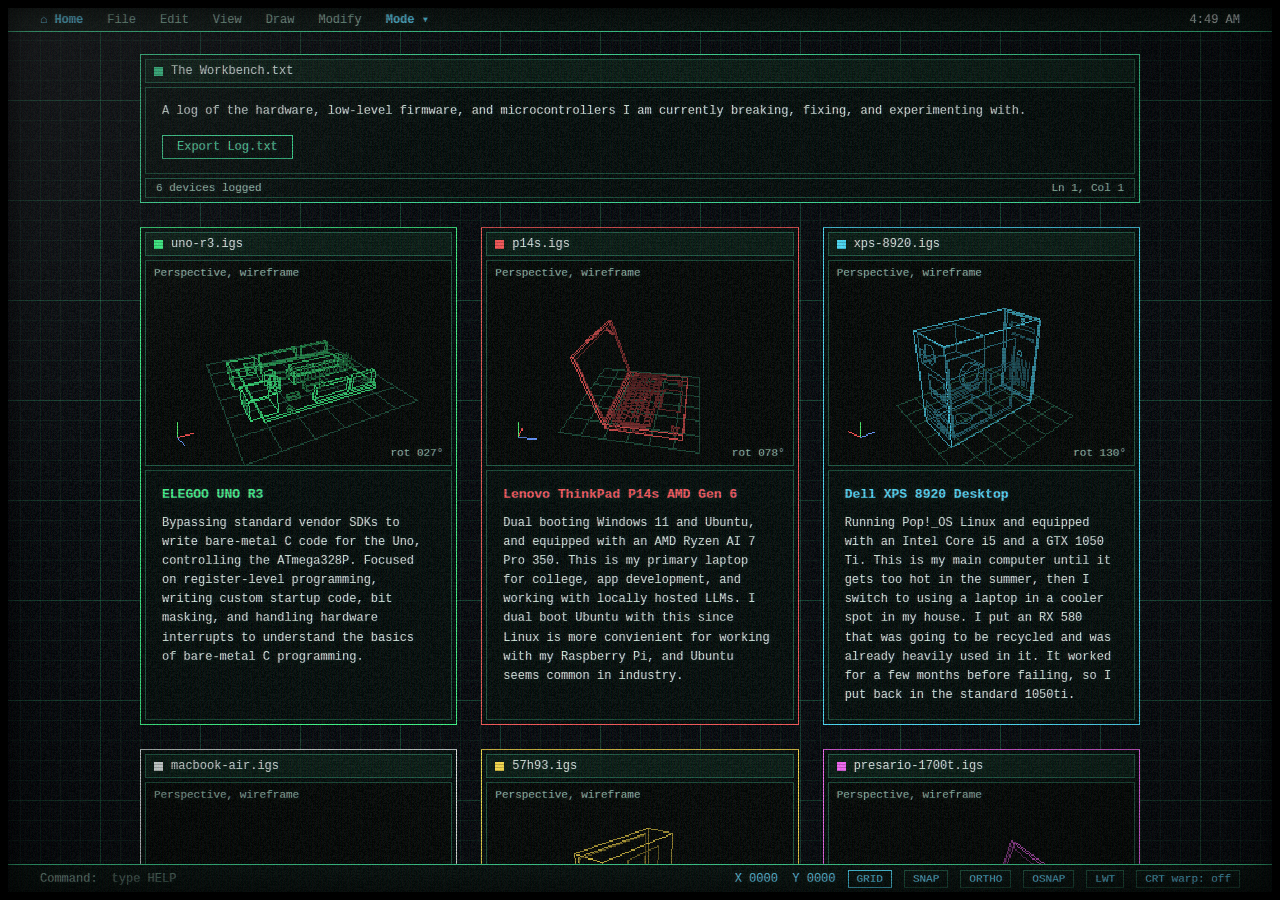
==== commit ab965a16: "Update print statement from 'Hello' to 'Goodbye'" ====
--- a/workbench.html
+++ b/workbench.html
@@ -706,6 +706,112 @@
         .boot-blocks, .np-win.opening { animation: none; }
     }
 
+    /* --- more CAD easter eggs: menus, selection, layers, themes --- */
+    .menu-plain { color: var(--ink-dim); font-weight: normal; }
+    .menu-list button[data-cmd] { display: flex; justify-content: space-between; gap: 28px; white-space: nowrap; }
+    .menu-list button[data-cmd]::before { content: none; }
+    .menu-list .k { color: var(--ink-dim); }
+    #crt:not(.warp) .menu-list button:hover .k, .menu-list button.hot .k, .menu-list button:focus-visible .k { color: #000; }
+    .menu-sep { height: 1px; margin: 4px 0; background: var(--line-dim); }
+    .ctx { position: absolute; top: 0; left: 0; }
+
+    .menubar button.clock {
+        height: 100%;
+        padding: 0 40px 0 12px;
+        background: none;
+        border: 0;
+        color: var(--ink);
+        font: inherit;
+        font-variant-numeric: tabular-nums;
+        text-shadow: inherit;
+    }
+    #crt:not(.warp) .menubar button.clock:hover, .menubar button.clock.hot { color: var(--accent); }
+
+    .cmdline button.coords { padding: 0; background: none; border: 0; font: inherit; text-shadow: inherit; }
+    .cmdline button.coords.off { opacity: 0.45; }
+    #crt:not(.warp) .cmdline button.coords:hover, .cmdline button.coords.hot { text-decoration: underline dotted; }
+
+    .titlebar.sw::before { content: none; }
+    .swatch { width: 9px; height: 9px; padding: 0; border: 0; background: var(--line); flex-shrink: 0; }
+    #crt:not(.warp) .swatch:hover, .swatch.hot { outline: 1px solid var(--ink); outline-offset: 2px; }
+
+    .sb { padding: 0; background: none; border: 0; color: inherit; font: inherit; text-shadow: inherit; }
+    #crt:not(.warp) .sb:hover, .sb.hot { color: var(--accent); text-decoration: underline dotted; }
+
+    .readout { background: none; border: 0; padding: 0; font-family: inherit; text-shadow: inherit; pointer-events: auto; }
+    #crt:not(.warp) .readout:hover, .readout.hot { color: var(--accent); text-decoration: underline dotted; }
+
+    .window { position: relative; }
+    .window.selected { outline: 1px dashed var(--accent); outline-offset: 4px; }
+    .window.selected::after {
+        content: "";
+        position: absolute;
+        inset: -4px;
+        pointer-events: none;
+        background:
+            linear-gradient(var(--accent), var(--accent)) 0 0 / 7px 7px no-repeat,
+            linear-gradient(var(--accent), var(--accent)) 50% 0 / 7px 7px no-repeat,
+            linear-gradient(var(--accent), var(--accent)) 100% 0 / 7px 7px no-repeat,
+            linear-gradient(var(--accent), var(--accent)) 0 50% / 7px 7px no-repeat,
+            linear-gradient(var(--accent), var(--accent)) 100% 50% / 7px 7px no-repeat,
+            linear-gradient(var(--accent), var(--accent)) 0 100% / 7px 7px no-repeat,
+            linear-gradient(var(--accent), var(--accent)) 50% 100% / 7px 7px no-repeat,
+            linear-gradient(var(--accent), var(--accent)) 100% 100% / 7px 7px no-repeat;
+    }
+    .window.erased { display: none; }
+    .window.frozen .viewport canvas { opacity: 0.12; }
+    .window.frozen .titlebar { opacity: 0.6; }
+    .window.collapsed .viewport, .window.collapsed .content, .window.collapsed .statusbar { display: none; }
+    .hardware-grid .window.collapsed { height: auto; align-self: start; }
+
+    .draw-layer line, .draw-layer circle, .draw-layer rect { stroke: var(--draw, var(--accent)); }
+    .draw-layer rect { stroke-width: 1.5; fill: none; vector-effect: non-scaling-stroke; }
+    .draw-layer text { fill: var(--draw, var(--accent)); stroke: none; font: 12px var(--mono); }
+    .draw-layer .dash, .draw-layer .dash line { stroke-dasharray: 8 4; }
+    #osnap-mark { stroke: var(--warn); stroke-width: 1.5; fill: none; vector-effect: non-scaling-stroke; }
+    #crt.lwt .draw-layer line, #crt.lwt .draw-layer circle, #crt.lwt .draw-layer rect { stroke-width: 3; }
+
+    #crt.blueprint {
+        --bg: #0a2a6a;
+        --panel: rgba(8, 36, 92, 0.9);
+        --line: #cfe3ff;
+        --line-dim: #5d84c9;
+        --ink: #eaf3ff;
+        --ink-dim: #a9c4f0;
+        --accent: #ffffff;
+        --warn: #ffe9a8;
+        background-image:
+            linear-gradient(rgba(255, 255, 255, 0.22) 1px, transparent 1px),
+            linear-gradient(90deg, rgba(255, 255, 255, 0.22) 1px, transparent 1px),
+            linear-gradient(rgba(255, 255, 255, 0.09) 1px, transparent 1px),
+            linear-gradient(90deg, rgba(255, 255, 255, 0.09) 1px, transparent 1px);
+    }
+    #crt.blueprint.nogrid { background-image: none; }
+    #crt.blueprint .window { --line: #cfe3ff !important; }
+    #crt.blueprint .menubar, #crt.blueprint .cmdline, #crt.blueprint .menu-list { background: #08235c; }
+    #crt.blueprint .viewport { background: #0b2a6b; }
+    #crt.blueprint .cmdlog { background: rgba(8, 35, 92, 0.96); }
+
+    @media (max-width: 900px) {
+        .cmdline .st-extra { display: none; }
+    }
+    @media (max-width: 560px) {
+        .menubar .menu-collapsible { display: none; }
+    }
+
+    /* Notepad menus (Windows XP mode) */
+    .np-m { position: relative; }
+    .np-mb { padding: 1px 6px; background: none; border: 0; font: 11px Tahoma, "Segoe UI", sans-serif; color: #000; }
+    .np-mb:hover, .np-mb:focus-visible { background: #316ac5; color: #fff; outline: none; }
+    .np-menu { gap: 2px; }
+    .np-dd { position: absolute; top: 100%; left: 0; min-width: 150px; z-index: 5; background: #fff; border: 1px solid #aca899; box-shadow: 2px 2px 3px rgba(0, 0, 0, 0.3); }
+    .np-dd button { display: block; width: 100%; padding: 3px 22px; text-align: left; background: none; border: 0; font: 11px Tahoma, "Segoe UI", sans-serif; color: #000; }
+    .np-dd button:hover:not([disabled]), .np-dd button:focus-visible { background: #316ac5; color: #fff; outline: none; }
+    .np-dd button[disabled] { color: #a0a0a0; }
+    .np-dd button[aria-checked="true"]::before { content: "\2713"; position: absolute; margin-left: -14px; }
+    .xp-tray-btn { padding: 0; background: none; border: 0; color: #fff; font: inherit; }
+    .xp-tray-btn:hover { text-decoration: underline; }
+
     /* =========================================================
        Monitor effects (outside the warped layer, so they stay cheap)
        ========================================================= */
@@ -826,8 +932,8 @@
                     <button class="button" onclick="exportWorkbenchLog()">Export Log.txt</button>
                 </div>
                 <div class="statusbar">
-                    <span>6 devices logged</span>
-                    <span>Ln 1, Col 1</span>
+                    <button class="sb" id="sb-count" type="button" title="List the drawings">6 devices logged</button>
+                    <button class="sb" id="sb-pos" type="button" title="Zoom to the top">Ln 1, Col 1</button>
                 </div>
             </div>
 
@@ -835,11 +941,11 @@
             <div class="hardware-grid">
 
                 <article class="window" style="--line:#3dff8a">
-                    <div class="titlebar">uno-r3.igs</div>
+                    <div class="titlebar sw"><button class="swatch" type="button" title="Freeze / thaw this layer" aria-label="Freeze or thaw layer uno-r3.igs"></button>uno-r3.igs</div>
                     <div class="viewport">
                         <canvas width="240" height="160" role="img" aria-label="Rotating wireframe model of a microcontroller board with USB and power jacks, a socketed chip and pin headers" data-model="uno" data-color="#3dff8a"></canvas>
                         <button class="vp-label" type="button" title="Click to change view">Perspective, wireframe</button>
-                        <span class="readout" aria-hidden="true">rot 000°</span>
+                        <button class="readout" type="button" title="Click to lock or unlock this view's rotation">rot 000°</button>
                     </div>
                     <div class="content">
                         <h3>ELEGOO UNO R3</h3>
@@ -848,11 +954,11 @@
                 </article>
 
                 <article class="window" style="--line:#ff5a5a">
-                    <div class="titlebar">p14s.igs</div>
+                    <div class="titlebar sw"><button class="swatch" type="button" title="Freeze / thaw this layer" aria-label="Freeze or thaw layer p14s.igs"></button>p14s.igs</div>
                     <div class="viewport">
                         <canvas width="240" height="160" role="img" aria-label="Rotating wireframe model of an open 14-inch business laptop with a pointing-stick nub, speaker strips beside the keys and a ThinkPad logo on the lid" data-model="thinkpad" data-color="#ff5a5a"></canvas>
                         <button class="vp-label" type="button" title="Click to change view">Perspective, wireframe</button>
-                        <span class="readout" aria-hidden="true">rot 000°</span>
+                        <button class="readout" type="button" title="Click to lock or unlock this view's rotation">rot 000°</button>
                     </div>
                     <div class="content">
                         <h3>Lenovo ThinkPad P14s AMD Gen 6</h3>
@@ -861,11 +967,11 @@
                 </article>
 
                 <article class="window" style="--line:#4de1ff">
-                    <div class="titlebar">xps-8920.igs</div>
+                    <div class="titlebar sw"><button class="swatch" type="button" title="Freeze / thaw this layer" aria-label="Freeze or thaw layer xps-8920.igs"></button>xps-8920.igs</div>
                     <div class="viewport">
                         <canvas width="240" height="160" role="img" aria-label="Rotating wireframe model of a desktop tower computer showing its front ports, rear slots and internal parts" data-model="tower" data-color="#4de1ff"></canvas>
                         <button class="vp-label" type="button" title="Click to change view">Perspective, wireframe</button>
-                        <span class="readout" aria-hidden="true">rot 000°</span>
+                        <button class="readout" type="button" title="Click to lock or unlock this view's rotation">rot 000°</button>
                     </div>
                     <div class="content">
                         <h3>Dell XPS 8920 Desktop</h3>
@@ -874,11 +980,11 @@
                 </article>
 
                 <article class="window" style="--line:#e8f0ee">
-                    <div class="titlebar">macbook-air.igs</div>
+                    <div class="titlebar sw"><button class="swatch" type="button" title="Freeze / thaw this layer" aria-label="Freeze or thaw layer macbook-air.igs"></button>macbook-air.igs</div>
                     <div class="viewport">
                         <canvas width="240" height="160" role="img" aria-label="Rotating wireframe model of a thin wedge-shaped aluminum laptop" data-model="air" data-color="#e8f0ee"></canvas>
                         <button class="vp-label" type="button" title="Click to change view">Perspective, wireframe</button>
-                        <span class="readout" aria-hidden="true">rot 000°</span>
+                        <button class="readout" type="button" title="Click to lock or unlock this view's rotation">rot 000°</button>
                     </div>
                     <div class="content">
                         <h3>2013 MacBook Air</h3>
@@ -887,11 +993,11 @@
                 </article>
 
                 <article class="window" style="--line:#ffe14d">
-                    <div class="titlebar">57h93.igs</div>
+                    <div class="titlebar sw"><button class="swatch" type="button" title="Freeze / thaw this layer" aria-label="Freeze or thaw layer 57h93.igs"></button>57h93.igs</div>
                     <div class="viewport">
                         <canvas width="240" height="160" role="img" aria-label="Rotating wireframe model of a large widescreen rear projection television with a sloped rear housing" data-model="tv" data-color="#ffe14d"></canvas>
                         <button class="vp-label" type="button" title="Click to change view">Perspective, wireframe</button>
-                        <span class="readout" aria-hidden="true">rot 000°</span>
+                        <button class="readout" type="button" title="Click to lock or unlock this view's rotation">rot 000°</button>
                     </div>
                     <div class="content">
                         <h3>Toshiba 57H93</h3>
@@ -900,11 +1006,11 @@
                 </article>
 
                 <article class="window" style="--line:#ff6bff">
-                    <div class="titlebar">presario-1700t.igs</div>
+                    <div class="titlebar sw"><button class="swatch" type="button" title="Freeze / thaw this layer" aria-label="Freeze or thaw layer presario-1700t.igs"></button>presario-1700t.igs</div>
                     <div class="viewport">
                         <canvas width="240" height="160" role="img" aria-label="Rotating wireframe model of a thick early-2000s laptop with a drive on its side and ports on the back" data-model="presario" data-color="#ff6bff"></canvas>
                         <button class="vp-label" type="button" title="Click to change view">Perspective, wireframe</button>
-                        <span class="readout" aria-hidden="true">rot 000°</span>
+                        <button class="readout" type="button" title="Click to lock or unlock this view's rotation">rot 000°</button>
                     </div>
                     <div class="content">
                         <h3>2001 Compaq Presario 1700T</h3>
@@ -920,21 +1026,22 @@
                 <div class="content notes" id="notes">
                     <h3>General notes</h3>
                     <p>1. The 3D models are illustrative wireframes, not engineering drawings. Dimensions are approximate.</p>
-                    <p>2. This is work in progress and was made with Anthropic Claude while experimenting with its features.</p>
+                    <p>2. Made with Claude, an AI assistant from Anthropic, while experimenting with its features.</p>
                 </div>
             </div>
         </div>
-        <svg class="draw-layer" id="draw" aria-hidden="true"></svg>
+        <svg class="draw-layer" id="draw" aria-hidden="true">
+            <defs>
+                <pattern id="hatch" width="8" height="8" patternUnits="userSpaceOnUse" patternTransform="rotate(45)">
+                    <path d="M0 0V8" style="stroke: var(--accent); stroke-width: 1; fill: none"/>
+                </pattern>
+            </defs>
+        </svg>
     </div>
 
     <!-- Menu bar -->
     <nav class="menubar" aria-label="Site">
         <a href="index.html">⌂ Home</a>
-        <span class="menu-static" aria-hidden="true">File</span>
-        <span class="menu-static" aria-hidden="true">Edit</span>
-        <span class="menu-static" aria-hidden="true">View</span>
-        <span class="menu-static" aria-hidden="true">Draw</span>
-        <span class="menu-static" aria-hidden="true">Modify</span>
         <div class="menu-drop" id="mode-menu">
             <button class="menu-btn" id="mode-btn" type="button" aria-haspopup="menu" aria-expanded="false">Mode ▾</button>
             <div class="menu-list" id="mode-list" role="menu" hidden>
@@ -943,20 +1050,24 @@
             </div>
         </div>
         <span class="spacer"></span>
-        <span class="clock" id="clock">12:00 PM</span>
+        <button class="clock" id="clock" type="button" title="Click to switch 12/24-hour">12:00 PM</button>
     </nav>
 
     <!-- Command line -->
     <div class="cmdline">
         <label class="prompt" id="cmd-prompt" for="cmd-input">Command:</label>
         <input class="cmd-input" id="cmd-input" type="text" autocomplete="off" autocapitalize="off" spellcheck="false" placeholder="type HELP" aria-label="Command line">
-        <span class="coords" id="coords">X 0000  Y 0000</span>
+        <button class="coords" id="coords" type="button" title="Click to change the coordinate display (F6)">X 0000  Y 0000</button>
         <button class="cmd-btn" id="st-grid" type="button" aria-pressed="true">GRID</button>
+        <button class="cmd-btn st-extra" id="st-snap" type="button" aria-pressed="false">SNAP</button>
         <button class="cmd-btn" id="st-ortho" type="button" aria-pressed="false">ORTHO</button>
+        <button class="cmd-btn st-extra" id="st-osnap" type="button" aria-pressed="false">OSNAP</button>
+        <button class="cmd-btn st-extra" id="st-lwt" type="button" aria-pressed="false">LWT</button>
         <button class="cmd-btn" id="crt-toggle" type="button" aria-pressed="false">CRT warp: off</button>
     </div>
 
     <div class="cmdlog" id="cmd-log" aria-live="polite" hidden></div>
+    <div class="menu-list ctx" id="ctx" role="menu" hidden></div>
 
     <!-- crosshair cursor (CROSSHAIR command) -->
     <div class="xh xh-h" id="xh-h"></div>
@@ -993,7 +1104,7 @@
     <div class="xp-taskbar">
         <button class="start-btn" id="xp-start" type="button" aria-haspopup="true" aria-expanded="false"><span class="start-logo">⊞</span> start</button>
         <div class="xp-tasks" id="xp-tasks"></div>
-        <div class="xp-tray"><span aria-hidden="true">🔊</span><span id="xp-clock">12:00 PM</span></div>
+        <div class="xp-tray"><button class="xp-tray-btn" id="xp-vol" type="button" aria-label="Volume">🔊</button><button class="xp-tray-btn" id="xp-clockbtn" type="button"><span id="xp-clock">12:00 PM</span></button></div>
     </div>
 
     <div class="xp-startmenu" id="xp-startmenu" hidden>
@@ -1473,7 +1584,9 @@
         var AX = [[1, 0, 0, pack(255, 80, 80)], [0, 1, 0, pack(80, 255, 110)], [0, 0, 1, pack(100, 150, 255)]];
         this.visible = true;
         this.phase = phase;
-        var self = this, label = canvas.parentNode.querySelector('.vp-label');
+        var self = this, label = canvas.parentNode.querySelector('.vp-label'), lastAngle = 0;
+        this.locked = false;
+        this.lockAngle = 0;
         this.view = 0;
         this.dirty = true;
 
@@ -1491,6 +1604,7 @@
         }
 
         this.render = function (angle) {
+            lastAngle = angle;
             var vw = VIEWS[self.view], tilt = vw.tilt === undefined ? TILT : vw.tilt;
             if (vw.ang !== undefined) angle = vw.ang;
             var Dd = self.view === 0 ? D : D * 40;   // far "camera" for the flat views
@@ -1530,9 +1644,27 @@
 
             ctx.putImageData(img, 0, 0);
             var deg = Math.round((((angle % (Math.PI * 2)) + Math.PI * 2) % (Math.PI * 2)) * 180 / Math.PI) % 360;
-            if (readout) readout.textContent = self.view === 0 ? 'rot ' + String(deg).padStart(3, '0') + '\u00B0' : vw.n.toLowerCase() + ' view';
+            if (readout) readout.textContent = self.view === 0 ? 'rot ' + String(deg).padStart(3, '0') + '\u00B0' + (self.locked ? ' locked' : '') : vw.n.toLowerCase() + ' view';
         };
-        this.draw = function (t) { self.render(reduce ? 0.7 : t + self.phase); self.dirty = false; };
+        this.draw = function (t) {
+            self.render(self.locked ? self.lockAngle : (reduce ? 0.7 : t + self.phase));
+            self.dirty = false;
+        };
+        this.toggleLock = function () {
+            self.locked = !self.locked;
+            if (self.locked) self.lockAngle = lastAngle;
+            self.dirty = true;
+            self.draw(vt);
+            return self.locked;
+        };
+        var base0 = base, bg0 = BG, grid0 = GRID;
+        this.setTheme = function (on) {   // blueprint: white lines on blue
+            base = on ? [234, 243, 255] : base0;
+            layers = [base, [base[0] * 0.55, base[1] * 0.55, base[2] * 0.55]];
+            BG = on ? pack(11, 42, 107) : bg0;
+            GRID = on ? pack(52, 92, 168) : grid0;
+            self.dirty = true;
+        };
         this.setView = function (i) {
             self.view = ((i % VIEWS.length) + VIEWS.length) % VIEWS.length;
             if (label) label.textContent = VIEWS[self.view].n + ', wireframe';
@@ -1556,6 +1688,8 @@
         var s = c._scene, lab = c.parentNode.querySelector('.vp-label');
         c.addEventListener('click', function () { s.cycleView(); });
         if (lab) lab.addEventListener('click', function () { s.cycleView(); });
+        var ro = c.parentNode.querySelector('.readout');
+        if (ro) ro.addEventListener('click', function () { s.toggleLock(); });
     });
 
     function refresh() {
@@ -1579,7 +1713,8 @@
         toggleDetail: function () { cad.detail = !cad.detail; refresh(); return cad.detail; },
         togglePause: function () { cad.paused = !cad.paused; return cad.paused; },
         burst: function () { cad.mul = 12; setTimeout(function () { cad.mul = 1; }, 2200); },
-        regen: function () { vt = 0; refresh(); }
+        regen: function () { vt = 0; refresh(); },
+        setTheme: function (on) { scenes.forEach(function (s) { s.setTheme(on); }); refresh(); }
     };
 
     if (reduce) {
@@ -1600,7 +1735,7 @@
                 lastDraw = t;
                 scenes.forEach(function (s) {
                     if (!s.visible) return;
-                    if ((s.view > 0 || cad.paused) && !s.dirty) return;
+                    if ((s.view > 0 || cad.paused || s.locked) && !s.dirty) return;
                     s.draw(vt);
                 });
             }
@@ -1717,49 +1852,12 @@
         return el && el.closest ? el.closest('a, button') : null;
     }
 
-    document.addEventListener('click', function (ev) {
-        // while LINE or CIRCLE is active, clicks on the page place points instead
-        if (tool && ev.isTrusted && ev.detail !== 0 && ev.target.closest && ev.target.closest('#screen')) {
-            ev.preventDefault();
-            ev.stopImmediatePropagation();
-            pick(ev.clientX, ev.clientY);
-            return;
-        }
-        if (!warpOn || !ev.isTrusted || ev.detail === 0) return; // keyboard clicks are not remapped
-        var hit = targetAt(ev.clientX, ev.clientY);
-        var raw = ev.target.closest ? ev.target.closest('a, button') : null;
-        if (hit === raw) return;
-        ev.preventDefault();
-        ev.stopImmediatePropagation();
-        if (hit) hit.click();
-    }, true);
-
     var hot = null, moveQueued = false, lastEv = null;
-    var coords = document.getElementById('coords');
+    var coordsBtn = document.getElementById('coords');
     function pad(n) { return String(Math.max(0, Math.round(n))).padStart(4, '0'); }
-    document.addEventListener('mousemove', function (e) {
-        var mp = warpOn ? warpPoint(e.clientX, e.clientY) : [e.clientX, e.clientY];
-        coords.textContent = 'X ' + pad(mp[0]) + '  Y ' + pad(mp[1] + screen.scrollTop);
-        if (crt.classList.contains('xhair')) moveCross(mp);
-        if (tool && first) rubber(e.clientX, e.clientY);
-        if (!warpOn) { if (hot) { hot.classList.remove('hot'); hot = null; } return; }
-        lastEv = e;
-        if (moveQueued) return;
-        moveQueued = true;
-        requestAnimationFrame(function () {
-            moveQueued = false;
-            var t = targetAt(lastEv.clientX, lastEv.clientY);
-            if (t !== hot) {
-                if (hot) hot.classList.remove('hot');
-                if (t) t.classList.add('hot');
-                hot = t;
-            }
-        });
-    });
-
 
     /* ====================================================================
-       Command line, drawing tools and the Mode dropdown
+       Command line, drawing tools, menus and the CAD easter eggs
        ==================================================================== */
     var html = document.documentElement;
     var cmdInput = document.getElementById('cmd-input');
@@ -1768,11 +1866,22 @@
     var drawSvg = document.getElementById('draw');
     var xhH = document.getElementById('xh-h'), xhV = document.getElementById('xh-v'), xhBox = document.getElementById('xh-box');
     var stGrid = document.getElementById('st-grid'), stOrtho = document.getElementById('st-ortho');
-    var modeBtn = document.getElementById('mode-btn'), modeList = document.getElementById('mode-list');
+    var stSnap = document.getElementById('st-snap'), stOsnap = document.getElementById('st-osnap'), stLwt = document.getElementById('st-lwt');
+    var ctxMenu = document.getElementById('ctx'), sbCount = document.getElementById('sb-count'), sbPos = document.getElementById('sb-pos');
+    var clockBtn = document.getElementById('clock');
     var SVGNS = 'http://www.w3.org/2000/svg';
     var prefersReduce = window.matchMedia && window.matchMedia('(prefers-reduced-motion: reduce)').matches;
-    var tool = null, first = null, ortho = false, lastPoint = null, entities = [];
+    var tool = null, first = null, ortho = false, snapOn = false, osnapOn = false, lastPoint = null;
+    var entities = [], undoStack = [], selected = [];
     var history = [], histPos = 0, logLines = [], logTimer = null;
+    var drawColor = '', dashed = false, coordMode = 0, clock24 = false, blueprint = false;
+    var sessionStart = Date.now();
+    var COLORS = { red: '#ff5a5a', yellow: '#ffe14d', green: '#3dff8a', cyan: '#4de1ff', blue: '#6c8cff', magenta: '#ff6bff', white: '#ffffff' };
+    var COLOR_ORDER = ['red', 'yellow', 'green', 'cyan', 'blue', 'magenta', 'white'];
+    var TOOL_PROMPTS = {
+        line: 'LINE  Specify first point:', circle: 'CIRCLE  Specify center point:', rect: 'RECTANG  Specify first corner:',
+        dim: 'DIMLINEAR  Specify first point:', dist: 'DIST  Specify first point:', point: 'POINT  Specify a point:', text: 'TEXT  Specify start point:'
+    };
 
     function inXP() { return html.classList.contains('in-xp'); }
     function svgEl(name, attrs) {
@@ -1780,14 +1889,19 @@
         for (k in attrs) el.setAttribute(k, attrs[k]);
         return el;
     }
-    var rbLine = svgEl('line', { 'class': 'rb' }), rbCircle = svgEl('circle', { 'class': 'rb' });
-    rbLine.style.display = 'none'; rbCircle.style.display = 'none';
-    drawSvg.appendChild(rbLine); drawSvg.appendChild(rbCircle);
+    var rbLine = svgEl('line', { 'class': 'rb' }), rbCircle = svgEl('circle', { 'class': 'rb' }), rbRect = svgEl('rect', { 'class': 'rb' });
+    var osMark = svgEl('rect', { id: 'osnap-mark', width: 10, height: 10 });
+    [rbLine, rbCircle, rbRect, osMark].forEach(function (el) { el.style.display = 'none'; drawSvg.appendChild(el); });
+
+    function allWindows() {
+        return [].slice.call(document.querySelectorAll('#screen .window')).filter(function (w) { return !w.classList.contains('erased'); });
+    }
+    function winName(w) { return w.querySelector('.titlebar').textContent.trim(); }
 
     /* --- message log above the command line --- */
     function renderLog() {
         cmdLog.textContent = '';
-        logLines.slice(-9).forEach(function (l) {
+        logLines.slice(-10).forEach(function (l) {
             var d = document.createElement('div');
             d.textContent = l.t;
             if (l.c) d.className = l.c;
@@ -1801,7 +1915,7 @@
     }
     function echo(text, cls) {
         logLines.push({ t: text, c: cls || '' });
-        if (logLines.length > 20) logLines.shift();
+        if (logLines.length > 30) logLines.shift();
         renderLog();
         showLog(false);
     }
@@ -1812,17 +1926,61 @@
     function setPrompt(t) { cmdPrompt.textContent = t || 'Command:'; }
 
     /* --- the page behind the glass is drawn on in page coordinates --- */
-    function contentPt(cx, cy) {
-        var p = warpOn ? warpPoint(cx, cy) : [cx, cy], r = screen.getBoundingClientRect();
-        return [p[0] - r.left + screen.scrollLeft, p[1] - r.top + screen.scrollTop];
+    function toContent(vx, vy) {
+        var r = screen.getBoundingClientRect();
+        return [vx - r.left + screen.scrollLeft, vy - r.top + screen.scrollTop];
+    }
+    function rawPt(cx, cy) {
+        var p = warpOn ? warpPoint(cx, cy) : [cx, cy];
+        return toContent(p[0], p[1]);
+    }
+    function osnapTarget(p) {
+        var best = null, bd = 14;
+        function test(x, y) { var d = Math.hypot(x - p[0], y - p[1]); if (d < bd) { bd = d; best = [x, y]; } }
+        allWindows().forEach(function (w) {
+            var r = w.getBoundingClientRect(), a = toContent(r.left, r.top), b = toContent(r.right, r.bottom);
+            var mx = (a[0] + b[0]) / 2, my = (a[1] + b[1]) / 2;
+            [a[0], mx, b[0]].forEach(function (x) {
+                [a[1], my, b[1]].forEach(function (y) { if (!(x === mx && y === my)) test(x, y); });
+            });
+        });
+        entities.forEach(function (el) {
+            if (el.tagName === 'line') { test(+el.getAttribute('x1'), +el.getAttribute('y1')); test(+el.getAttribute('x2'), +el.getAttribute('y2')); }
+            else if (el.tagName === 'circle') test(+el.getAttribute('cx'), +el.getAttribute('cy'));
+            else if (el.tagName === 'rect') {
+                var x = +el.getAttribute('x'), y = +el.getAttribute('y'), w = +el.getAttribute('width'), h = +el.getAttribute('height');
+                test(x, y); test(x + w, y); test(x, y + h); test(x + w, y + h);
+            }
+        });
+        return best;
+    }
+    function snapPt(p) {
+        var o = osnapOn ? osnapTarget(p) : null;
+        if (o) return o;
+        if (snapOn) return [Math.round(p[0] / 20) * 20, Math.round(p[1] / 20) * 20];
+        return p;
+    }
+    function updateSnapMark(p) {
+        var o = osnapOn ? osnapTarget(p) : null;
+        if (!o) { osMark.style.display = 'none'; return; }
+        osMark.setAttribute('x', o[0] - 5); osMark.setAttribute('y', o[1] - 5);
+        osMark.style.display = '';
     }
     function constrain(a, b) {
         if (!ortho) return b;
         return Math.abs(b[0] - a[0]) >= Math.abs(b[1] - a[1]) ? [b[0], a[1]] : [a[0], b[1]];
     }
     function dist(a, b) { return Math.hypot(b[0] - a[0], b[1] - a[1]); }
-    function addEntity(el) { drawSvg.insertBefore(el, rbLine); entities.push(el); }
-
+    function tint(el) {
+        if (drawColor) el.style.setProperty('--draw', drawColor);
+        if (dashed) el.setAttribute('class', 'dash');
+    }
+    function addEntity(el) {
+        tint(el);
+        drawSvg.insertBefore(el, rbLine);
+        entities.push(el);
+        undoStack.push({ t: 'ent', els: [el] });
+    }
     function syncDraw() {
         var c = document.querySelector('.desktop-container');
         drawSvg.style.height = (c.offsetTop + c.offsetHeight + 70) + 'px';
@@ -1831,46 +1989,83 @@
     if ('ResizeObserver' in window) new ResizeObserver(syncDraw).observe(document.querySelector('.desktop-container'));
     window.addEventListener('resize', syncDraw);
 
+    /* --- drawing tools --- */
     function startTool(name) {
         endTool();
         tool = name; first = null;
-        setPrompt(name === 'line' ? 'LINE  Specify first point:' : 'CIRCLE  Specify center point:');
-        echo(name === 'line' ? 'LINE  Click the page to place points. Enter, right-click or Esc to finish.'
-                             : 'CIRCLE  Click the center, then click to set the radius.');
+        setPrompt(TOOL_PROMPTS[name]);
+        echo(TOOL_PROMPTS[name] + '   [click the page, Esc cancels]');
     }
     function endTool(msg) {
         if (!tool) return;
         tool = null; first = null;
-        rbLine.style.display = 'none'; rbCircle.style.display = 'none';
+        [rbLine, rbCircle, rbRect].forEach(function (el) { el.style.display = 'none'; });
         setPrompt();
         if (msg) echo(msg);
     }
+    function addDim(a, b) {
+        var g = svgEl('g', {}), dx = b[0] - a[0], dy = b[1] - a[1], d = Math.hypot(dx, dy) || 1, nx = -dy / d * 7, ny = dx / d * 7;
+        g.appendChild(svgEl('line', { x1: a[0], y1: a[1], x2: b[0], y2: b[1] }));
+        g.appendChild(svgEl('line', { x1: a[0] - nx, y1: a[1] - ny, x2: a[0] + nx, y2: a[1] + ny }));
+        g.appendChild(svgEl('line', { x1: b[0] - nx, y1: b[1] - ny, x2: b[0] + nx, y2: b[1] + ny }));
+        var t = svgEl('text', { x: (a[0] + b[0]) / 2, y: (a[1] + b[1]) / 2 - 8, 'text-anchor': 'middle' });
+        t.textContent = d.toFixed(2);
+        g.appendChild(t);
+        addEntity(g);
+        echo('Dimension text = ' + d.toFixed(2));
+    }
+    function addPoint(p) {
+        var g = svgEl('g', {});
+        g.appendChild(svgEl('line', { x1: p[0] - 5, y1: p[1], x2: p[0] + 5, y2: p[1] }));
+        g.appendChild(svgEl('line', { x1: p[0], y1: p[1] - 5, x2: p[0], y2: p[1] + 5 }));
+        addEntity(g);
+    }
+    function reportDist(a, b) {
+        var ang = Math.atan2(a[1] - b[1], b[0] - a[0]) * 180 / Math.PI;
+        if (ang < 0) ang += 360;
+        echo('Distance = ' + dist(a, b).toFixed(2) + ',  Angle in XY plane = ' + ang.toFixed(1) +
+             ',  Delta X = ' + (b[0] - a[0]).toFixed(2) + ',  Delta Y = ' + (a[1] - b[1]).toFixed(2));
+    }
     function pick(cx, cy) {
-        var p = contentPt(cx, cy);
+        var p = snapPt(rawPt(cx, cy)), q;
         lastPoint = p;
         if (tool === 'line') {
-            if (!first) {
-                first = p;
-                setPrompt('LINE  Specify next point:');
-            } else {
-                var q = constrain(first, p);
+            if (!first) { first = p; setPrompt('LINE  Specify next point:'); }
+            else {
+                q = constrain(first, p);
                 addEntity(svgEl('line', { x1: first[0], y1: first[1], x2: q[0], y2: q[1] }));
                 first = q;
             }
         } else if (tool === 'circle') {
+            if (!first) { first = p; setPrompt('CIRCLE  Specify radius:'); }
+            else { addEntity(svgEl('circle', { cx: first[0], cy: first[1], r: dist(first, p) })); endTool('Circle created.'); }
+        } else if (tool === 'rect') {
+            if (!first) { first = p; setPrompt('RECTANG  Specify other corner:'); }
+            else {
+                addEntity(svgEl('rect', { x: Math.min(first[0], p[0]), y: Math.min(first[1], p[1]), width: Math.abs(p[0] - first[0]), height: Math.abs(p[1] - first[1]) }));
+                endTool('Rectangle created.');
+            }
+        } else if (tool === 'dim' || tool === 'dist') {
+            if (!first) { first = p; setPrompt(tool === 'dim' ? 'DIMLINEAR  Specify second point:' : 'DIST  Specify second point:'); }
+            else {
+                q = constrain(first, p);
+                if (tool === 'dim') addDim(first, q); else reportDist(first, q);
+                endTool();
+            }
+        } else if (tool === 'point') {
+            addPoint(p); endTool('Point created.');
+        } else if (tool === 'text') {
             if (!first) {
-                first = p;
-                setPrompt('CIRCLE  Specify radius:');
-            } else {
-                addEntity(svgEl('circle', { cx: first[0], cy: first[1], r: dist(first, p) }));
-                endTool('Circle created.');
+                first = p; setPrompt('TEXT  Enter text:');
+                echo('TEXT  Type the text on the command line and press Enter.');
+                cmdInput.focus();
             }
         }
     }
     function rubber(cx, cy) {
-        var p = contentPt(cx, cy);
-        if (tool === 'line') {
-            var q = constrain(first, p);
+        var p = snapPt(rawPt(cx, cy)), q;
+        if (tool === 'line' || tool === 'dim' || tool === 'dist') {
+            q = constrain(first, p);
             rbLine.setAttribute('x1', first[0]); rbLine.setAttribute('y1', first[1]);
             rbLine.setAttribute('x2', q[0]); rbLine.setAttribute('y2', q[1]);
             rbLine.style.display = '';
@@ -1878,56 +2073,209 @@
             rbCircle.setAttribute('cx', first[0]); rbCircle.setAttribute('cy', first[1]);
             rbCircle.setAttribute('r', dist(first, p));
             rbCircle.style.display = '';
+        } else if (tool === 'rect') {
+            rbRect.setAttribute('x', Math.min(first[0], p[0])); rbRect.setAttribute('y', Math.min(first[1], p[1]));
+            rbRect.setAttribute('width', Math.abs(p[0] - first[0])); rbRect.setAttribute('height', Math.abs(p[1] - first[1]));
+            rbRect.style.display = '';
         }
     }
 
+    /* --- selection, erase and undo (the windows are the "objects") --- */
+    function clearSel() {
+        selected.forEach(function (w) { w.classList.remove('selected'); });
+        selected = [];
+    }
+    function selectWin(w, add) {
+        if (!add) clearSel();
+        var i = selected.indexOf(w);
+        if (i >= 0) { selected.splice(i, 1); w.classList.remove('selected'); }
+        else { selected.push(w); w.classList.add('selected'); }
+    }
+    function selectAll() {
+        clearSel();
+        allWindows().forEach(function (w) { selected.push(w); w.classList.add('selected'); });
+        echo(selected.length + ' found.');
+    }
+    function eraseSelected() {
+        if (!selected.length) return false;
+        var els = selected.slice();
+        els.forEach(function (w) { w.classList.add('erased'); });
+        clearSel();
+        undoStack.push({ t: 'win', els: els });
+        echo(els.length + ' object(s) erased.  (OOPS or U brings them back.)');
+        return true;
+    }
+    function eraseEntities() {
+        var els = entities.slice();
+        els.forEach(function (el) { el.remove(); });
+        entities = [];
+        if (els.length) undoStack.push({ t: 'ent', els: els });
+        echo(els.length ? els.length + ' object(s) erased.' : 'Nothing to erase.');
+    }
+    function restoreWindows() {
+        for (var i = undoStack.length - 1; i >= 0; i--) {
+            if (undoStack[i].t === 'win') {
+                var a = undoStack.splice(i, 1)[0];
+                a.els.forEach(function (w) { w.classList.remove('erased'); });
+                echo(a.els.length + ' object(s) restored.');
+                return true;
+            }
+        }
+        return false;
+    }
+    function undo() {
+        var a = undoStack.pop();
+        if (!a) { echo('Nothing to undo. (Your hardware problems remain.)'); return; }
+        if (a.t === 'ent') {
+            var gone = a.els.every(function (el) { return !el.parentNode; });
+            a.els.forEach(function (el) {
+                if (gone) { drawSvg.insertBefore(el, rbLine); entities.push(el); }
+                else { el.remove(); entities = entities.filter(function (e) { return e !== el; }); }
+            });
+            echo(gone ? 'Objects restored.' : 'Last object removed.');
+        } else if (a.t === 'win') {
+            a.els.forEach(function (w) { w.classList.remove('erased'); });
+            echo(a.els.length + ' object(s) restored.');
+        }
+    }
+    function findWins(arg) {
+        var wins = [].slice.call(document.querySelectorAll('.hardware-grid .window'));
+        if (!arg || arg === 'all') return wins;
+        return wins.filter(function (w) {
+            return winName(w).toLowerCase().indexOf(arg) >= 0 || w.querySelector('h3').textContent.toLowerCase().indexOf(arg) >= 0;
+        });
+    }
+    function toggleFreeze(w, force) {
+        var f = force === undefined ? !w.classList.contains('frozen') : force;
+        w.classList.toggle('frozen', f);
+        return f;
+    }
+    function scrollToWin(w) {
+        var r = w.getBoundingClientRect();
+        screen.scrollTo({ top: screen.scrollTop + r.top - 80, behavior: prefersReduce ? 'auto' : 'smooth' });
+    }
+
+    [].forEach.call(document.querySelectorAll('.swatch'), function (sw) {
+        sw.addEventListener('click', function () {
+            var w = sw.closest('.window'), f = toggleFreeze(w);
+            echo('Layer ' + winName(w) + (f ? ' frozen.' : ' thawed.'));
+        });
+    });
+
     /* --- toggles --- */
+    function setPressed(btn, on) { btn.setAttribute('aria-pressed', on ? 'true' : 'false'); }
     function toggleGrid() {
         var on = crt.classList.contains('nogrid');   // currently hidden -> turning on
         crt.classList.toggle('nogrid', !on);
-        stGrid.setAttribute('aria-pressed', on ? 'true' : 'false');
+        setPressed(stGrid, on);
         echo('GRID ' + (on ? 'on' : 'off') + '.');
     }
-    function setOrtho(on) {
-        ortho = on;
-        stOrtho.setAttribute('aria-pressed', on ? 'true' : 'false');
-        echo('ORTHO ' + (on ? 'on' : 'off') + '.');
-    }
-    function toggleCross() {
-        var on = crt.classList.toggle('xhair');
-        echo('CROSSHAIR ' + (on ? 'on' : 'off') + '.');
-    }
+    function setOrtho(on) { ortho = on; setPressed(stOrtho, on); echo('ORTHO ' + (on ? 'on' : 'off') + '.'); }
+    function setSnap(on) { snapOn = on; setPressed(stSnap, on); echo('SNAP ' + (on ? 'on (20 px grid).' : 'off.')); }
+    function setOsnap(on) {
+        osnapOn = on; setPressed(stOsnap, on);
+        if (!on) osMark.style.display = 'none';
+        echo('OSNAP ' + (on ? 'on (corners, midpoints, endpoints).' : 'off.'));
+    }
+    function toggleLwt() { var on = crt.classList.toggle('lwt'); setPressed(stLwt, on); echo('LWT ' + (on ? 'on (heavy lines).' : 'off.')); }
+    function toggleCross() { echo('CROSSHAIR ' + (crt.classList.toggle('xhair') ? 'on.' : 'off.')); }
     function moveCross(p) {
         xhH.style.transform = 'translateY(' + p[1] + 'px)';
         xhV.style.transform = 'translateX(' + p[0] + 'px)';
         xhBox.style.transform = 'translate(' + p[0] + 'px,' + p[1] + 'px)';
     }
+    function setBlueprint(on) {
+        blueprint = on;
+        crt.classList.toggle('blueprint', on);
+        window.workbenchCad.setTheme(on);
+        echo('BLUEPRINT ' + (on ? 'on.' : 'off.'));
+    }
+    function cycleCoords() {
+        coordMode = (coordMode + 1) % 3;
+        coordsBtn.classList.toggle('off', coordMode === 2);
+        echo('COORDS  ' + ['Absolute', 'Polar (distance < angle from the last point)', 'Off'][coordMode] + '.');
+    }
+    function updateCoords(e) {
+        if (coordMode === 2) return;
+        var cp = rawPt(e.clientX, e.clientY);
+        if (coordMode === 0) coordsBtn.textContent = 'X ' + pad(cp[0]) + '  Y ' + pad(cp[1]);
+        else {
+            var o = lastPoint || [0, 0], a = Math.atan2(o[1] - cp[1], cp[0] - o[0]) * 180 / Math.PI;
+            if (a < 0) a += 360;
+            coordsBtn.textContent = 'D ' + pad(Math.hypot(cp[0] - o[0], cp[1] - o[1])) + '  A ' + String(Math.round(a) % 360).padStart(3, '0') + '\u00B0';
+        }
+    }
+    function updatePos(x) {
+        sbPos.textContent = 'Ln ' + (Math.floor(screen.scrollTop / 19) + 1) + ', Col ' + (Math.floor((x || 0) / 8) + 1);
+    }
+    var lastX = 0;
+    screen.addEventListener('scroll', function () { updatePos(lastX); });
+
     stGrid.addEventListener('click', toggleGrid);
     stOrtho.addEventListener('click', function () { setOrtho(!ortho); });
+    stSnap.addEventListener('click', function () { setSnap(!snapOn); });
+    stOsnap.addEventListener('click', function () { setOsnap(!osnapOn); });
+    stLwt.addEventListener('click', toggleLwt);
+    coordsBtn.addEventListener('click', cycleCoords);
+    sbCount.addEventListener('click', function () { run('list'); });
+    sbPos.addEventListener('click', function () { run('zoom'); });
+    clockBtn.addEventListener('click', function () {
+        clock24 = !clock24;
+        updateClock();
+        echo('Clock: ' + (clock24 ? '24-hour.' : '12-hour.'));
+    });
+    [].forEach.call(document.querySelectorAll('.readout'), function () {});
 
     /* --- commands --- */
     var COMMANDS = {};
     function def(names, fn) { names.split(' ').forEach(function (n) { COMMANDS[n] = fn; }); }
+    function colorName() { return drawColor ? COLOR_ORDER.filter(function (n) { return COLORS[n] === drawColor; })[0] : 'BYLAYER'; }
 
     def('help ?', function () {
-        echo('LINE  CIRCLE  ERASE  UNDO  ZOOM  VIEW [persp|top|front|right]  ORBIT  LAYER  REGEN');
-        echo('GRID (F7)  ORTHO (F8)  CROSSHAIR  CRT  LIST  ID  SAVE (Ctrl+S)  ABOUT  HISTORY (F2)  XP');
-        echo('Type anywhere to start a command. Esc cancels. Click a viewport label to change its view.');
+        echo('DRAW    LINE  CIRCLE  RECT  DIM  TEXT  POINT  DIST  HATCH  COLOR  LINETYPE');
+        echo('EDIT    ERASE  UNDO  OOPS  SELECT  FREEZE  THAW  OPEN  NEW  CLS');
+        echo('VIEW    ZOOM  VIEW [persp|top|front|right]  ORBIT  LAYER  REGEN  BLUEPRINT  EXPLODE');
+        echo('MODES   GRID F7  ORTHO F8  SNAP F9  OSNAP F3  LWT  CROSSHAIR  COORDS F6  CRT');
+        echo('INFO    LIST  STATUS  TIME  SAVE Ctrl+S  COPY  ABOUT  HISTORY F2  XP');
+        echo('Right-click for a menu. Click a window to select it, double-click a title bar to roll it up. Esc cancels.');
     });
     def('about ver version', function () {
         echo('Workbench CAD  [Version 1.0]   6 drawings loaded, 0 errors.');
         echo('Illustrative wireframes, dimensions approximate. Made with Claude while experimenting with its features.');
     });
     def('list ls dir', function () {
-        var names = [].map.call(document.querySelectorAll('.hardware-grid .titlebar'), function (t) { return t.textContent.trim(); });
+        var names = findWins('all').map(winName);
         echo(names.join('   '));
         echo(names.length + ' drawing(s).');
     });
+    def('status', function () {
+        echo('Drawings: ' + findWins('all').length + '   Erased: ' + document.querySelectorAll('.window.erased').length + '   Selected: ' + selected.length + '   Objects drawn: ' + entities.length);
+        echo('GRID ' + (crt.classList.contains('nogrid') ? 'off' : 'on') + '   SNAP ' + (snapOn ? 'on' : 'off') + '   ORTHO ' + (ortho ? 'on' : 'off') +
+             '   OSNAP ' + (osnapOn ? 'on' : 'off') + '   LWT ' + (crt.classList.contains('lwt') ? 'on' : 'off') + '   BLUEPRINT ' + (blueprint ? 'on' : 'off'));
+        echo('Color: ' + colorName().toUpperCase() + '   Linetype: ' + (dashed ? 'DASHED' : 'CONTINUOUS'));
+    });
+    def('time date', function () {
+        var s = Math.floor((Date.now() - sessionStart) / 1000);
+        echo('Current time: ' + new Date().toLocaleString());
+        echo('Time in this drawing session: ' + Math.floor(s / 60) + ' min ' + (s % 60) + ' sec.');
+    });
     def('save qsave export plot', function () { window.exportWorkbenchLog(); });
+    def('copy copylog', function () {
+        var text = logLines.map(function (l) { return l.t; }).join('\n');
+        if (navigator.clipboard && navigator.clipboard.writeText) {
+            navigator.clipboard.writeText(text).then(function () { echo('Command history copied to the clipboard.'); },
+                                                      function () { echo('Copy failed: the browser blocked clipboard access.', 'warn'); });
+        } else echo('Copy failed: clipboard not available here.', 'warn');
+    });
     def('grid', toggleGrid);
     def('ortho', function () { setOrtho(!ortho); });
+    def('snap', function () { setSnap(!snapOn); });
+    def('osnap', function () { setOsnap(!osnapOn); });
+    def('lwt', toggleLwt);
+    def('coords', cycleCoords);
     def('crosshair cursor', toggleCross);
     def('crt warp', function () { setWarp(!warpOn, true); echo('CRT warp ' + (warpOn ? 'on' : 'off') + '.'); });
+    def('blueprint', function () { setBlueprint(!blueprint); });
     def('orbit 3dorbit', function () {
         echo(window.workbenchCad.togglePause() ? 'ORBIT  Auto-rotate paused.' : 'ORBIT  Auto-rotate resumed.');
     });
@@ -1939,30 +2287,97 @@
         else if (window.workbenchCad.setView(arg)) echo('View set: ' + arg.toUpperCase() + '.');
         else echo('Options: PERSP, TOP, FRONT, RIGHT.', 'warn');
     });
-    def('regen', function () { window.workbenchCad.regen(); echo('Regenerating model.'); });
+    def('regen redraw', function () { window.workbenchCad.regen(); echo('Regenerating model.'); });
     def('zoom z', function () {
         screen.scrollTo({ top: 0, behavior: prefersReduce ? 'auto' : 'smooth' });
         echo('Zoom Extents.  Regenerating model.');
     });
     def('line l', function () { startTool('line'); });
     def('circle c', function () { startTool('circle'); });
-    def('erase e clean', function () {
-        var n = entities.length;
+    def('rect rec rectang', function () { startTool('rect'); });
+    def('dim dimlinear', function () { startTool('dim'); });
+    def('dist di', function () { startTool('dist'); });
+    def('point po', function () { startTool('point'); });
+    def('text dtext', function () { startTool('text'); });
+    def('erase e', function () { if (!eraseSelected()) eraseEntities(); });
+    def('clean', eraseEntities);
+    def('oops', function () { if (!restoreWindows()) echo('Nothing to restore.'); });
+    def('undo u', undo);
+    def('select sel', function (arg) {
+        if (arg === 'all') selectAll();
+        else if (arg === 'none') { clearSel(); echo('Selection cleared.'); }
+        else if (arg) {
+            var w = findWins(arg).filter(function (x) { return !x.classList.contains('erased'); });
+            clearSel();
+            w.forEach(function (x) { selected.push(x); x.classList.add('selected'); });
+            echo(w.length + ' found.');
+        } else echo('Click a window to select it, or type SELECT ALL.');
+    });
+    def('freeze', function (arg) {
+        var w = findWins(arg);
+        w.forEach(function (x) { toggleFreeze(x, true); });
+        echo(w.length ? w.length + ' layer(s) frozen.' : 'No layer matches "' + arg + '".', w.length ? '' : 'warn');
+    });
+    def('thaw', function (arg) {
+        var w = findWins(arg);
+        w.forEach(function (x) { toggleFreeze(x, false); });
+        echo(w.length ? w.length + ' layer(s) thawed.' : 'No layer matches "' + arg + '".', w.length ? '' : 'warn');
+    });
+    def('open', function (arg) {
+        var w = arg ? findWins(arg) : [];
+        if (!w.length) { echo(arg ? 'No drawing matches "' + arg + '".  Try LIST.' : 'OPEN  Type part of a file name, for example OPEN P14S.', 'warn'); return; }
+        w[0].classList.remove('erased', 'collapsed');
+        clearSel(); selected.push(w[0]); w[0].classList.add('selected');
+        scrollToWin(w[0]);
+        echo('Opened ' + winName(w[0]) + '.');
+    });
+    def('new', function () {
+        endTool();
         entities.forEach(function (el) { el.remove(); });
-        entities = [];
-        echo(n ? n + ' object(s) erased.' : 'Nothing to erase.');
-    });
-    def('undo u', function () {
-        var el = entities.pop();
-        if (el) { el.remove(); echo('Last object removed.'); }
-        else echo('Nothing to undo. (Your hardware problems remain.)');
+        entities = []; undoStack = []; clearSel();
+        [].forEach.call(document.querySelectorAll('.window'), function (w) { w.classList.remove('erased', 'frozen', 'collapsed'); });
+        drawColor = ''; dashed = false;
+        window.workbenchCad.setView('persp');
+        echo('NEW  Drawing reset.');
+    });
+    def('color colour', function (arg) {
+        if (arg === 'bylayer' || arg === 'default') { drawColor = ''; echo('Color: BYLAYER.'); return; }
+        var n = arg;
+        if (!arg || arg === 'next') {
+            var i = drawColor ? COLOR_ORDER.indexOf(colorName()) : -1;
+            n = COLOR_ORDER[(i + 1) % COLOR_ORDER.length];
+        }
+        if (!COLORS[n]) { echo('Colors: ' + COLOR_ORDER.join(', ').toUpperCase() + ', BYLAYER.', 'warn'); return; }
+        drawColor = COLORS[n];
+        echo('Color: ' + n.toUpperCase() + '.');
+    });
+    def('linetype lt', function (arg) {
+        dashed = arg === 'dashed' ? true : arg === 'continuous' ? false : !dashed;
+        echo('Linetype: ' + (dashed ? 'DASHED.' : 'CONTINUOUS.'));
+    });
+    def('hatch ha', function () {
+        for (var i = entities.length - 1; i >= 0; i--) {
+            var t = entities[i].tagName;
+            if (t === 'rect' || t === 'circle') {
+                entities[i].setAttribute('fill', 'url(#hatch)');
+                entities[i].style.fill = 'url(#hatch)';
+                echo('Hatch applied.');
+                return;
+            }
+        }
+        echo('HATCH  Nothing to hatch. Draw a RECT or CIRCLE first.', 'warn');
     });
     def('id', function () {
         if (lastPoint) echo('X = ' + lastPoint[0].toFixed(2) + '   Y = ' + lastPoint[1].toFixed(2));
         else echo('No point picked yet. Try LINE first.');
     });
-    def('history text', function () { renderLog(); showLog(true); });
+    def('history textscr', function () { renderLog(); showLog(true); });
+    def('cls', function () { logLines = []; renderLog(); cmdLog.hidden = true; });
     def('xp', function () { echo('Starting Windows XP...'); window.workbenchMode.set('xp'); });
+    def('explode', function () {
+        window.workbenchCad.burst();
+        echo('EXPLODE  6 objects exploded. They will reassemble shortly.');
+    });
     // not listed in HELP
     def('coffee', function () { echo('Error 418: this CAD package is a teapot. Brewing is not supported.'); });
     def('sudo', function () { echo('Permission granted. All wireframes are now unlimited.'); });
@@ -1972,13 +2387,32 @@
     def('quit exit close', function () { echo('You cannot leave the Workbench. Try ZOOM instead.'); });
     def('purge', function () { echo('0 unreferenced items purged. All 6 drawings are still in use.'); });
     def('audit', function () { echo('Auditing database...  0 errors, 1 warning:  macbook-air.igs  Wi-Fi driver unresolved.', 'warn'); });
-    def('explode', function () {
+    def('rosebud', function () { echo('Money added: $0.00. This is a CAD package.'); });
+    def('ping', function () { echo('Reply from localhost: time<1ms. The hardware is another story.'); });
+    def('beep', function () {
+        try {
+            var AC = window.AudioContext || window.webkitAudioContext, ac = new AC(), o = ac.createOscillator(), g = ac.createGain();
+            o.type = 'square'; o.frequency.value = 880; g.gain.value = 0.04;
+            o.connect(g); g.connect(ac.destination); o.start(); o.stop(ac.currentTime + 0.12);
+            echo('Beep.');
+        } catch (err) { echo('Beep. (No audio available.)'); }
+    });
+    function konami() {
         window.workbenchCad.burst();
-        echo('EXPLODE  6 objects exploded. They will reassemble shortly.');
-    });
+        echo('CHEAT CODE ACCEPTED: unlimited UNDO enabled. (Not really.)', 'warn');
+    }
 
     function run(raw) {
         var line = raw.trim();
+        if (tool === 'text' && first) {
+            if (line) {
+                var t = svgEl('text', { x: first[0], y: first[1] });
+                t.textContent = raw;
+                addEntity(t);
+                endTool('Text created.');
+            } else endTool('*Cancel*');
+            return;
+        }
         if (!line) {
             if (tool) endTool('Command ended.');
             else if (history.length) run(history[history.length - 1]);   // Enter repeats the last command
@@ -2013,52 +2447,202 @@
         }
     });
 
-    /* typing anywhere starts a command, like the real thing; function keys and shortcuts */
+    /* --- menus: File / Edit / View / Draw / Modify, plus the Mode menu --- */
+    var MENUS = [
+        ['File', [['Save log', 'Ctrl+S', 'save'], ['Plot...', '', 'plot'], ['New', '', 'new'], '-', ['Audit', '', 'audit'], ['Purge', '', 'purge'], '-', ['Windows XP mode', '', 'xp'], ['Exit', '', 'quit']]],
+        ['Edit', [['Undo', 'Ctrl+Z', 'undo'], ['Oops', '', 'oops'], '-', ['Select all', 'Ctrl+A', 'select all'], ['Clear selection', 'Esc', 'select none'], '-', ['Copy history', '', 'copy']]],
+        ['View', [['Zoom extents', '', 'zoom'], ['Perspective', '', 'view persp'], ['Top', '', 'view top'], ['Front', '', 'view front'], ['Right', '', 'view right'], '-',
+                  ['Grid', 'F7', 'grid'], ['Crosshair', '', 'crosshair'], ['Blueprint', '', 'blueprint'], ['Detail layer', '', 'layer'], ['Pause orbit', '', 'orbit'], '-', ['Command history', 'F2', 'history']]],
+        ['Draw', [['Line', 'L', 'line'], ['Circle', 'C', 'circle'], ['Rectangle', '', 'rect'], ['Dimension', '', 'dim'], ['Text', '', 'text'], ['Point', '', 'point'], ['Hatch', '', 'hatch'], '-', ['Color: next', '', 'color'], ['Linetype: toggle', '', 'linetype']]],
+        ['Modify', [['Erase', 'E', 'erase'], ['Explode', '', 'explode'], ['Regen', '', 'regen'], ['Freeze all', '', 'freeze all'], ['Thaw all', '', 'thaw all'], '-', ['Measure distance', '', 'dist'], ['Status', '', 'status']]]
+    ];
+    function menuItem(it) {
+        var b = document.createElement('button');
+        b.type = 'button';
+        b.setAttribute('role', 'menuitem');
+        b.setAttribute('data-cmd', it[2]);
+        b.innerHTML = '<span></span><span class="k"></span>';
+        b.firstChild.textContent = it[0];
+        b.lastChild.textContent = it[1];
+        return b;
+    }
+    (function buildMenus() {
+        var bar = document.querySelector('.menubar'), before = document.getElementById('mode-menu');
+        MENUS.forEach(function (m) {
+            var wrap = document.createElement('div'), b = document.createElement('button'), list = document.createElement('div');
+            wrap.className = 'menu-drop menu-collapsible';
+            b.type = 'button'; b.className = 'menu-btn menu-plain'; b.textContent = m[0];
+            b.setAttribute('aria-haspopup', 'menu'); b.setAttribute('aria-expanded', 'false');
+            list.className = 'menu-list'; list.setAttribute('role', 'menu'); list.hidden = true;
+            m[1].forEach(function (it) {
+                if (it === '-') { var s = document.createElement('div'); s.className = 'menu-sep'; list.appendChild(s); }
+                else list.appendChild(menuItem(it));
+            });
+            wrap.appendChild(b); wrap.appendChild(list);
+            bar.insertBefore(wrap, before);
+        });
+    })();
+
+    function anyMenuOpen() { return [].some.call(document.querySelectorAll('.menu-list'), function (l) { return !l.hidden; }); }
+    function closeMenus() {
+        [].forEach.call(document.querySelectorAll('.menu-list'), function (l) { l.hidden = true; });
+        [].forEach.call(document.querySelectorAll('.menu-btn'), function (b) { b.setAttribute('aria-expanded', 'false'); });
+    }
+    function openMenu(wrap) {
+        closeMenus();
+        wrap.querySelector('.menu-list').hidden = false;
+        wrap.querySelector('.menu-btn').setAttribute('aria-expanded', 'true');
+    }
+    function onMenuPick(e) {
+        var it = e.target.closest('button');
+        if (!it) return;
+        var mode = it.getAttribute('data-mode'), cmd = it.getAttribute('data-cmd');
+        closeMenus();
+        if (mode) window.workbenchMode.set(mode);
+        else if (cmd) run(cmd);
+    }
+    [].forEach.call(document.querySelectorAll('.menu-drop'), function (wrap) {
+        var b = wrap.querySelector('.menu-btn'), l = wrap.querySelector('.menu-list');
+        b.addEventListener('click', function () { if (l.hidden) openMenu(wrap); else closeMenus(); });
+        b.addEventListener('mouseenter', function () { if (!warpOn && anyMenuOpen() && l.hidden) openMenu(wrap); });
+        l.addEventListener('click', onMenuPick);
+    });
+    ctxMenu.addEventListener('click', onMenuPick);
+    document.addEventListener('pointerdown', function (e) {
+        if (!anyMenuOpen()) return;
+        var el = e.target;
+        if (warpOn) { var p = warpPoint(e.clientX, e.clientY); el = document.elementFromPoint(p[0], p[1]) || el; }
+        if (!el.closest || (!el.closest('.menu-drop') && !el.closest('.ctx'))) closeMenus();
+    });
+
+    /* --- right-click menu --- */
+    function showCtx(cx, cy) {
+        closeMenus();
+        var last = history.length ? history[history.length - 1] : null;
+        var items = last ? [['Repeat ' + last.toUpperCase(), '', last]] : [];
+        items = items.concat([['Zoom extents', '', 'zoom'], ['Select all', 'Ctrl+A', 'select all'], ['Toggle grid', 'F7', 'grid'], ['Regen', '', 'regen'], ['Blueprint', '', 'blueprint'], ['Command history', 'F2', 'history']]);
+        ctxMenu.textContent = '';
+        items.forEach(function (it) { ctxMenu.appendChild(menuItem(it)); });
+        var p = warpOn ? warpPoint(cx, cy) : [cx, cy];
+        ctxMenu.style.left = Math.max(4, Math.min(p[0], window.innerWidth - 240)) + 'px';
+        ctxMenu.style.top = Math.max(4, Math.min(p[1], window.innerHeight - 260)) + 'px';
+        ctxMenu.hidden = false;
+    }
+    document.addEventListener('contextmenu', function (e) {
+        if (inXP()) return;
+        if (tool) { e.preventDefault(); endTool('Done.'); return; }
+        var el = e.target;
+        if (warpOn) { var p = warpPoint(e.clientX, e.clientY); el = document.elementFromPoint(p[0], p[1]) || el; }
+        if (!el.closest || !el.closest('#screen') || el.closest('input, textarea')) return;
+        e.preventDefault();
+        showCtx(e.clientX, e.clientY);
+    });
+
+    /* --- clicking windows selects them; double-clicking a title bar rolls it up --- */
+    function mappedTarget(ev) {
+        if (!warpOn) return ev.target;
+        var p = warpPoint(ev.clientX, ev.clientY);
+        return document.elementFromPoint(p[0], p[1]) || ev.target;
+    }
+    document.addEventListener('click', function (ev) {
+        if (tool || inXP() || !ev.isTrusted || ev.detail === 0) return;
+        var el = mappedTarget(ev);
+        if (!el || !el.closest) return;
+        if (el.closest('a, button, input, textarea, canvas, .menu-list, .menubar, .cmdline, .cmdlog')) return;
+        var w = el.closest('.window');
+        if (w && el.closest('#screen')) selectWin(w, ev.ctrlKey || ev.shiftKey || ev.metaKey);
+        else if (el.closest('#screen')) clearSel();
+    });
+    document.addEventListener('dblclick', function (ev) {
+        if (tool || inXP()) return;
+        var el = mappedTarget(ev);
+        if (!el || !el.closest || el.closest('button')) return;
+        var tb = el.closest('.titlebar');
+        if (tb && tb.closest('#screen')) {
+            var w = tb.closest('.window'), c = w.classList.toggle('collapsed');
+            echo((c ? 'Rolled up ' : 'Rolled down ') + winName(w) + '.');
+        }
+    });
+
+    /* --- keys: type anywhere to start a command, F-keys, shortcuts, Konami code --- */
+    var KONAMI = ['ArrowUp', 'ArrowUp', 'ArrowDown', 'ArrowDown', 'ArrowLeft', 'ArrowRight', 'ArrowLeft', 'ArrowRight', 'b', 'a'], kpos = 0;
     document.addEventListener('keydown', function (e) {
         if (inXP()) return;
+        var key = e.key.length === 1 ? e.key.toLowerCase() : e.key;
+        if (key === KONAMI[kpos]) { kpos++; if (kpos === KONAMI.length) { kpos = 0; konami(); } }
+        else kpos = key === KONAMI[0] ? 1 : 0;
         var t = e.target, typing = t && (t.tagName === 'INPUT' || t.tagName === 'TEXTAREA' || t.isContentEditable);
         if (e.key === 'F1') { e.preventDefault(); COMMANDS.help(); return; }
         if (e.key === 'F2') { e.preventDefault(); toggleLog(); return; }
+        if (e.key === 'F3') { e.preventDefault(); setOsnap(!osnapOn); return; }
+        if (e.key === 'F6') { e.preventDefault(); cycleCoords(); return; }
         if (e.key === 'F7') { e.preventDefault(); toggleGrid(); return; }
         if (e.key === 'F8') { e.preventDefault(); setOrtho(!ortho); return; }
+        if (e.key === 'F9') { e.preventDefault(); setSnap(!snapOn); return; }
         if ((e.ctrlKey || e.metaKey) && !e.altKey) {
             var k = e.key.toLowerCase();
             if (k === 's') { e.preventDefault(); window.exportWorkbenchLog(); }
-            else if (k === 'z' && !typing) { e.preventDefault(); COMMANDS.undo(); }
+            else if (k === 'z' && !typing) { e.preventDefault(); undo(); }
+            else if (k === 'a' && !typing) { e.preventDefault(); selectAll(); }
             return;
         }
-        if (e.key === 'Escape') { closeMenus(); if (tool) endTool('*Cancel*'); return; }
+        if (e.key === 'Escape') {
+            closeMenus();
+            if (tool) endTool('*Cancel*'); else clearSel();
+            return;
+        }
         if (typing || e.altKey) return;
+        if ((e.key === 'Delete' || e.key === 'Backspace') && selected.length) { e.preventDefault(); eraseSelected(); return; }
         if (e.key === 'Enter' && tool) { endTool('Done.'); return; }
         if (e.key.length === 1 && /[a-z0-9?]/i.test(e.key)) cmdInput.focus();
     });
 
-    document.addEventListener('contextmenu', function (e) {
-        if (tool) { e.preventDefault(); endTool('Done.'); }
-    });
-
-    /* --- Mode dropdown --- */
-    function closeMenus() {
-        modeList.hidden = true;
-        modeBtn.setAttribute('aria-expanded', 'false');
-    }
-    modeBtn.addEventListener('click', function () {
-        var open = modeList.hidden;
-        modeList.hidden = !open;
-        modeBtn.setAttribute('aria-expanded', open ? 'true' : 'false');
-    });
-    modeList.addEventListener('click', function (e) {
-        var b = e.target.closest('button[data-mode]');
-        if (!b) return;
-        closeMenus();
-        window.workbenchMode.set(b.getAttribute('data-mode'));
-    });
-    document.addEventListener('pointerdown', function (e) {
-        if (modeList.hidden) return;
-        var el = e.target;
-        if (warpOn) { var p = warpPoint(e.clientX, e.clientY); el = document.elementFromPoint(p[0], p[1]) || el; }
-        if (!el.closest || !el.closest('.menu-drop')) closeMenus();
-    });
+    /* --- pointer: clicks place points while a tool is active (and are remapped for the curved glass) --- */
+    document.addEventListener('click', function (ev) {
+        if (tool && ev.isTrusted && ev.detail !== 0 && ev.target.closest && ev.target.closest('#screen')) {
+            ev.preventDefault();
+            ev.stopImmediatePropagation();
+            pick(ev.clientX, ev.clientY);
+            return;
+        }
+        if (!warpOn || !ev.isTrusted || ev.detail === 0) return; // keyboard clicks are not remapped
+        var hit = targetAt(ev.clientX, ev.clientY);
+        var raw = ev.target.closest ? ev.target.closest('a, button') : null;
+        if (hit === raw) return;
+        ev.preventDefault();
+        ev.stopImmediatePropagation();
+        if (hit) hit.click();
+    }, true);
+
+    document.addEventListener('mousemove', function (e) {
+        var mp = warpOn ? warpPoint(e.clientX, e.clientY) : [e.clientX, e.clientY];
+        lastX = mp[0];
+        updateCoords(e);
+        updatePos(lastX);
+        if (crt.classList.contains('xhair')) moveCross(mp);
+        if (tool && first) rubber(e.clientX, e.clientY);
+        if (osnapOn) updateSnapMark(rawPt(e.clientX, e.clientY));
+        if (!warpOn) { if (hot) { hot.classList.remove('hot'); hot = null; } return; }
+        lastEv = e;
+        if (moveQueued) return;
+        moveQueued = true;
+        requestAnimationFrame(function () {
+            moveQueued = false;
+            var t = targetAt(lastEv.clientX, lastEv.clientY);
+            if (t !== hot) {
+                if (hot) hot.classList.remove('hot');
+                if (t) t.classList.add('hot');
+                hot = t;
+            }
+        });
+    });
+
+    // a short welcome so the commands are discoverable
+    setTimeout(function () {
+        if (inXP()) return;
+        echo('Workbench CAD  [Version 1.0]');
+        echo('6 drawings loaded. Type HELP, or just start typing. Right-click for a menu.');
+    }, 1200);
 
     /* Faint animated static, generated once */
     (function () {
@@ -2076,8 +2660,8 @@
 
     /* Clock */
     function updateClock() {
-        document.getElementById('clock').textContent =
-            new Date().toLocaleTimeString([], { hour: 'numeric', minute: '2-digit' });
+        var opts = clock24 ? { hour: '2-digit', minute: '2-digit', hour12: false } : { hour: 'numeric', minute: '2-digit' };
+        document.getElementById('clock').textContent = new Date().toLocaleTimeString([], opts);
     }
     updateClock();
     setInterval(updateClock, 1000);
@@ -2167,12 +2751,52 @@
             '<div class="np-btns"><button type="button" class="np-btn np-min" aria-label="Minimize">_</button>' +
             '<button type="button" class="np-btn np-max" aria-label="Maximize">\u25A1</button>' +
             '<button type="button" class="np-btn np-close" aria-label="Close">\u00D7</button></div></div>' +
-            '<div class="np-menu" aria-hidden="true"><span>File</span><span>Edit</span><span>Format</span><span>View</span><span>Help</span></div>' +
+            '<div class="np-menu"></div>' +
             '<textarea class="np-text" spellcheck="false"></textarea>';
         el.querySelector('.np-name').textContent = f.name + ' - Notepad';
         var ta = el.querySelector('textarea');
         ta.value = f.text;
         ta.setAttribute('aria-label', f.name);
+
+        var NP_MENUS = [['File', [['Save', 'save'], ['Exit', 'exit']]], ['Edit', [['Select All', 'all'], ['Time/Date', 'time']]],
+                        ['Format', [['Word Wrap', 'wrap']]], ['View', [['Status Bar', 'off']]], ['Help', [['About Notepad', 'about']]]];
+        function npAct(act, btn) {
+            if (act === 'save') {
+                var blob = new Blob([ta.value], { type: 'text/plain' }), url = URL.createObjectURL(blob), a = document.createElement('a');
+                a.href = url; a.download = f.name;
+                document.body.appendChild(a); a.click(); document.body.removeChild(a);
+                URL.revokeObjectURL(url);
+                notify(f.name + ' was saved.');
+            } else if (act === 'exit') closeWin(w);
+            else if (act === 'all') { ta.focus(); ta.select(); }
+            else if (act === 'time') { ta.focus(); ta.setRangeText(new Date().toLocaleString(), ta.selectionStart, ta.selectionEnd, 'end'); }
+            else if (act === 'wrap') {
+                var on = btn.getAttribute('aria-checked') !== 'true';
+                btn.setAttribute('aria-checked', on ? 'true' : 'false');
+                ta.style.whiteSpace = on ? 'pre-wrap' : 'pre';
+            } else if (act === 'about') notify('Notepad: just a pile of text files. Made with Claude while experimenting with its features.');
+        }
+        NP_MENUS.forEach(function (m) {
+            var wrap = document.createElement('div'), mb = document.createElement('button'), dd = document.createElement('div');
+            wrap.className = 'np-m'; mb.type = 'button'; mb.className = 'np-mb'; mb.textContent = m[0];
+            dd.className = 'np-dd'; dd.hidden = true;
+            m[1].forEach(function (it) {
+                var b = document.createElement('button');
+                b.type = 'button'; b.textContent = it[0]; b.setAttribute('data-act', it[1]);
+                if (it[1] === 'off') b.disabled = true;
+                if (it[1] === 'wrap') b.setAttribute('aria-checked', 'true');
+                dd.appendChild(b);
+            });
+            mb.addEventListener('click', function () { var open = dd.hidden; closeNpMenus(); dd.hidden = !open; });
+            dd.addEventListener('click', function (e) {
+                var b = e.target.closest('button');
+                if (!b || b.disabled) return;
+                closeNpMenus();
+                npAct(b.getAttribute('data-act'), b);
+            });
+            wrap.appendChild(mb); wrap.appendChild(dd);
+            el.querySelector('.np-menu').appendChild(wrap);
+        });
 
         var tb = document.createElement('button');
         tb.type = 'button';
@@ -2262,6 +2886,7 @@
     }
 
     /* --- start menu, icons, balloon, clock --- */
+    function closeNpMenus() { [].forEach.call(root.querySelectorAll('.np-dd'), function (d) { d.hidden = true; }); }
     function closeStart() { startMenu.hidden = true; startBtn.setAttribute('aria-expanded', 'false'); }
     startBtn.addEventListener('click', function () {
         var open = startMenu.hidden;
@@ -2271,6 +2896,7 @@
     document.addEventListener('pointerdown', function (e) {
         if (!startMenu.hidden && !e.target.closest('#xp-startmenu') && !e.target.closest('#xp-start')) closeStart();
         if (mode === 'xp' && !e.target.closest('.xp-icon')) selectIcon(null);
+        if (!e.target.closest('.np-m')) closeNpMenus();
     });
     function notify(msg) {
         if (mode !== 'xp') return;
@@ -2296,6 +2922,11 @@
     document.getElementById('sm-cad').addEventListener('click', function () { leave(); });
     document.getElementById('sm-logoff').addEventListener('click', function () { leave(); });
     document.getElementById('sm-off').addEventListener('click', function () { leave(); });
+
+    document.getElementById('xp-vol').addEventListener('click', function () { notify('Volume: this computer has no sound. Sorry about the missing startup chime.'); });
+    document.getElementById('xp-clockbtn').addEventListener('click', function () {
+        notify(new Date().toLocaleDateString(undefined, { weekday: 'long', year: 'numeric', month: 'long', day: 'numeric' }));
+    });
 
     function tickClock() {
         document.getElementById('xp-clock').textContent = new Date().toLocaleTimeString([], { hour: 'numeric', minute: '2-digit' });
